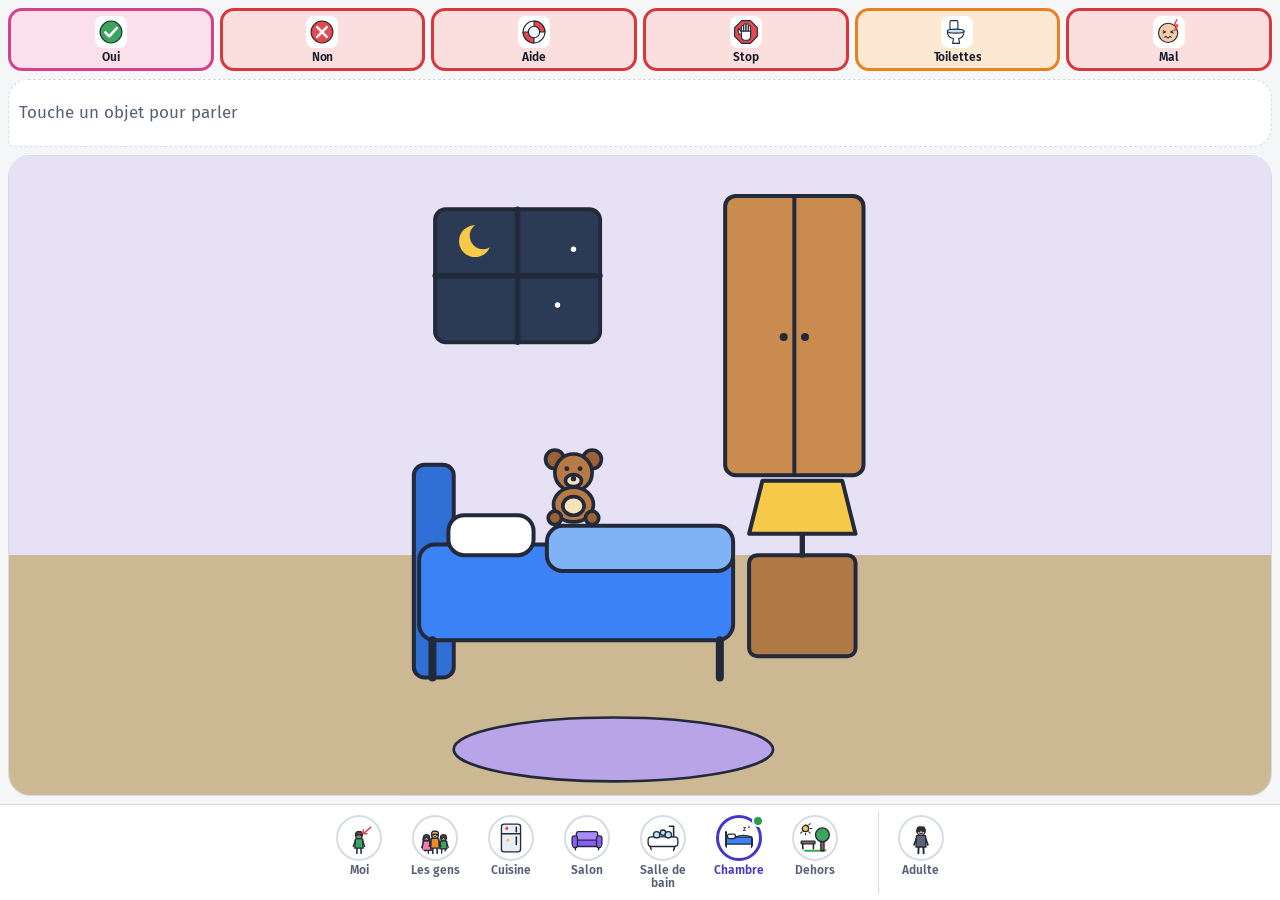
==== mon-monde/index.html @ 1d0391ba "Mon Monde : nouvelle application ; suppression de v10 Parler en touchant des scènes illustrées (moi," ====
<!DOCTYPE html>
<html lang="fr">
<head>
<meta charset="utf-8">
<meta name="viewport" content="width=device-width, initial-scale=1, viewport-fit=cover">
<meta name="theme-color" content="#F4F6F8">
<meta name="apple-mobile-web-app-capable" content="yes">
<meta name="mobile-web-app-capable" content="yes">
<meta name="apple-mobile-web-app-title" content="Mon Monde">
<meta name="description" content="Parler en touchant son monde : des scènes de la maison, du corps et des gens, pour les enfants et adultes qui ne parlent pas ou peu.">
<title>Mon Monde</title>
<link rel="manifest" href="manifest.webmanifest">
<link rel="icon" href="icon-192.png">
<link rel="apple-touch-icon" href="icon-192.png">
<link rel="preload" href="fonts/FiraSans-SemiBold.woff" as="font" type="font/woff" crossorigin>
<style>@font-face { font-family: 'Fira Sans'; src: url(fonts/FiraSans-Regular.woff) format('woff'); font-weight: 400; font-display: swap; }
@font-face { font-family: 'Fira Sans'; src: url(fonts/FiraSans-SemiBold.woff) format('woff'); font-weight: 600 700; font-display: swap; }
:root {
  --bg: #F4F6F8; --surf: #FFFFFF; --ink: #161C2B; --mute: #566176; --line: #D7DCE4; --acc: #4338CA; --acc-t: #E6E4FA; --acc-ink: #FFFFFF; --plate: #FFFFFF;
  --pers: #E2AE00; --pers-t: #FFF4C7; --verb: #2E9A50; --verb-t: #DFF3E5; --desc: #2F7FE0; --desc-t: #DFEBFC;
  --noun: #E9821E; --noun-t: #FDE8D3; --soc: #D4428A; --soc-t: #FBE0EC; --q: #8A4FD6; --q-t: #EEE3FB; --neg: #D7383B; --neg-t: #FBDEDE;
  color-scheme: light;
}
[data-theme=dark] {
  --bg: #12161D; --surf: #1B212C; --ink: #EEF1F7; --mute: #A7B0C2; --line: #2F3848; --acc: #A5B4FC; --acc-t: #262B4D; --acc-ink: #111633; --plate: #F4F6FA;
  --pers: #F2C230; --pers-t: #3A3317; --verb: #4CC172; --verb-t: #183424; --desc: #66A3F2; --desc-t: #172B45;
  --noun: #F29A44; --noun-t: #3D2715; --soc: #EC6FAA; --soc-t: #3D1A2C; --q: #AE83EE; --q-t: #2C1F45; --neg: #F0605F; --neg-t: #41191B;
  color-scheme: dark;
}
* { box-sizing: border-box; }
html, body { height: 100%; margin: 0; }
body { font-family: 'Fira Sans', system-ui, -apple-system, 'Segoe UI', sans-serif; background: var(--bg); color: var(--ink); -webkit-tap-highlight-color: transparent; -webkit-text-size-adjust: 100%; overscroll-behavior: none; }
button, input, select, textarea { font: inherit; color: inherit; }
button { cursor: pointer; touch-action: manipulation; }
button:disabled { opacity: .4; cursor: default; }
:focus-visible { outline: 3px solid var(--acc); outline-offset: 2px; }
.sr { position: absolute !important; width: 1px; height: 1px; overflow: hidden; clip: rect(0 0 0 0); white-space: nowrap; }
.ui { width: 24px; height: 24px; flex: none; }
[hidden] { display: none !important; }
.c-pers { --c: var(--pers); --ct: var(--pers-t); } .c-verb { --c: var(--verb); --ct: var(--verb-t); } .c-desc { --c: var(--desc); --ct: var(--desc-t); }
.c-noun { --c: var(--noun); --ct: var(--noun-t); } .c-soc { --c: var(--soc); --ct: var(--soc-t); } .c-q { --c: var(--q); --ct: var(--q-t); } .c-neg { --c: var(--neg); --ct: var(--neg-t); }
.pic svg, .pic img { display: block; width: 100%; height: 100%; object-fit: cover; }

#app { display: flex; flex-direction: column; height: 100vh; height: 100dvh; padding: env(safe-area-inset-top) env(safe-area-inset-right) 0 env(safe-area-inset-left); }

/* Mots urgents */
#urg { display: grid; grid-template-columns: repeat(6, minmax(0, 1fr)); gap: 6px; padding: 8px 8px 0; flex: none; }
.urg { display: flex; flex-direction: column; align-items: center; gap: 2px; min-height: 62px; padding: 5px 2px 4px; border-radius: 14px; border: 3px solid var(--c); background: var(--ct); }
.urg .pic { width: 32px; height: 32px; background: var(--plate); border-radius: 8px; padding: 2px; }
.urg .lbl { font-size: 12px; letter-spacing: -.01em; font-weight: 600; max-width: 100%; overflow: hidden; text-overflow: ellipsis; white-space: nowrap; }

/* Scène */
#bubble.idle { background: var(--surf); color: var(--mute); box-shadow: none; border: 1px dashed var(--line); }
#bubble.idle .btx { font-size: 17px; font-weight: 400; }
#bubble.idle .bic, #bubble.idle .ui { display: none; }
#stage { position: relative; flex: 1; min-height: 0; margin: 8px; border-radius: 22px; overflow: hidden; border: 1px solid var(--line); }
#scene { position: absolute; inset: 0; display: flex; }
#scene .scene { width: 100%; height: 100%; }
.sc-moi { background: #EEF3FA; } .sc-cuisine { background: linear-gradient(#F2E6CF 65%, #D8BE95 65%); } .sc-salon { background: linear-gradient(#DCEBF2 66.2%, #C9AE88 66.2%); }
.sc-bain { background: linear-gradient(#D7EEF0 68.7%, #A9C8D1 68.7%); } .sc-chambre { background: linear-gradient(#E6E1F5 62.5%, #CDB894 62.5%); } .sc-dehors { background: linear-gradient(#CDE9FF 59%, #9BD17A 59%); }
.sc-photo { background: #1B212C; } .sc-gens { background: var(--surf); }
.hot { cursor: pointer; outline: none; }
.hot.on, .hot:focus-visible { filter: drop-shadow(0 0 5px #4338CA) drop-shadow(0 0 2px #4338CA); }
@media (hover: hover) { .hot:hover { filter: brightness(1.06); } }
.zone circle { fill: #fff; fill-opacity: .22; stroke: #fff; stroke-width: 4; vector-effect: non-scaling-stroke; }
.zone.on circle { stroke: #A5B4FC; }
.people { width: 100%; overflow-y: auto; display: grid; grid-template-columns: repeat(auto-fill, minmax(140px, 1fr)); gap: 12px; padding: 12px; align-content: start; }
.pcard { display: flex; flex-direction: column; align-items: center; gap: 6px; padding: 10px; border-radius: 18px; border: 3px solid var(--c); background: var(--ct); }
.pcard .pic { width: 100%; aspect-ratio: 1; background: var(--plate); border-radius: 12px; overflow: hidden; padding: 6%; }
.pcard .pic img { margin: -6%; width: 112%; height: 112%; }
.pcard .lbl { font-weight: 600; font-size: 19px; }

/* Bulle de parole : le moment fort */
#bubble { flex: none; margin: 8px 8px 0; min-height: 68px; display: flex; align-items: center; gap: 12px; padding: 10px 14px 10px 10px; border: 0; border-radius: 20px 20px 20px 6px; background: var(--acc); color: var(--acc-ink); text-align: left; box-shadow: 0 6px 18px rgba(20, 24, 60, .25); }
.bic { width: 48px; height: 48px; flex: none; background: var(--plate); border-radius: 12px; padding: 3px; display: flex; overflow: hidden; }
.bic svg, .bic img { width: 100%; height: 100%; object-fit: cover; }
.btx { flex: 1; font-size: clamp(20px, 5.4vw, 30px); font-weight: 600; line-height: 1.15; }
@media (prefers-reduced-motion: no-preference) { #bubble:not(.idle) { animation: pop .28s cubic-bezier(.2, 1.4, .4, 1); transform-origin: 20px 100%; } @keyframes pop { from { transform: scale(.6); opacity: 0; } } .opt, .urg { transition: transform .08s; } .opt:active, .urg:active { transform: scale(.96); } }

/* Pièces */
#rooms { display: flex; gap: 2px; overflow-x: auto; scrollbar-width: none; background: var(--surf); border-top: 1px solid var(--line); padding: 6px 6px calc(6px + env(safe-area-inset-bottom)); flex: none; }
#rooms::-webkit-scrollbar { display: none; }
#rooms button { position: relative; flex: none; width: 74px; display: flex; flex-direction: column; align-items: center; gap: 3px; padding: 4px 2px; border: 0; background: none; border-radius: 14px; color: var(--mute); }
.rpic { width: 46px; height: 46px; border-radius: 50%; background: var(--plate); border: 2px solid var(--line); padding: 4px; display: flex; overflow: hidden; }
.rpic svg, .rpic img { width: 100%; height: 100%; object-fit: cover; border-radius: 50%; }
.rl { font-size: 12px; font-weight: 600; line-height: 1.1; text-align: center; }
#rooms button[aria-current=true] { color: var(--acc); }
#rooms button[aria-current=true] .rpic { border: 3px solid var(--acc); }
.nowdot { position: absolute; top: 4px; right: 12px; width: 12px; height: 12px; border-radius: 50%; background: var(--verb); border: 2px solid var(--surf); }
#rooms .adultbtn { margin-left: auto; border-left: 1px solid var(--line); border-radius: 0; padding-left: 6px; width: 80px; }
@media (min-width: 760px) { #rooms { justify-content: center; } #rooms .adultbtn { margin-left: 24px; } }

/* Fiche de choix */
#sheet { position: fixed; inset: 0; z-index: 20; background: rgba(10, 14, 22, .45); display: flex; align-items: flex-end; justify-content: center; }
.sh-card { width: min(100%, 680px); max-height: 88dvh; overflow-y: auto; background: var(--surf); border-radius: 24px 24px 0 0; padding: 12px 14px calc(16px + env(safe-area-inset-bottom)); }
@media (min-width: 760px) and (min-height: 600px) { #sheet { align-items: center; } .sh-card { border-radius: 24px; } }
.sh-top { display: flex; align-items: center; gap: 12px; margin-bottom: 10px; }
.sh-ic { width: 48px; height: 48px; flex: none; background: var(--plate); border: 1px solid var(--line); border-radius: 12px; padding: 3px; display: flex; overflow: hidden; }
.sh-ic svg, .sh-ic img { width: 100%; height: 100%; object-fit: cover; }
.sh-top h2 { flex: 1; margin: 0; font-size: 22px; }
.neg { display: grid; grid-template-columns: 1fr 1fr; gap: 8px; margin-bottom: 12px; }
.neg button { display: flex; align-items: center; gap: 8px; min-height: 54px; padding: 4px 10px 4px 6px; border-radius: 14px; border: 2px solid var(--line); background: var(--surf); font-weight: 600; font-size: 16px; text-align: left; }
.neg [data-neg="0"][aria-checked=true] { border: 3px solid var(--verb); background: var(--verb-t); }
.neg [data-neg="1"][aria-checked=true] { border: 3px solid var(--neg); background: var(--neg-t); }
.opts { display: grid; grid-template-columns: repeat(2, minmax(0, 1fr)); gap: 10px; }
.opts.n5, .opts.n6, .opts.n7, .opts.n8, .opts.n9 { grid-template-columns: repeat(3, minmax(0, 1fr)); }
@media (min-width: 600px) { .opts.n7, .opts.n8, .opts.n9 { grid-template-columns: repeat(4, minmax(0, 1fr)); } }
.opt { display: flex; flex-direction: column; align-items: center; gap: 6px; padding: 8px; border-radius: 16px; border: 3px solid var(--c); background: var(--ct); min-width: 0; }
.opt .pic { width: 100%; max-width: 140px; aspect-ratio: 1; background: var(--plate); border-radius: 12px; padding: 6%; overflow: hidden; }
.opt .pic img { margin: -6%; width: 112%; height: 112%; }
.opt .lbl { font-weight: 600; font-size: clamp(14px, 3.8vw, 19px); line-height: 1.15; text-align: center; overflow-wrap: break-word; hyphens: auto; max-width: 100%; }
.mini { width: 40px; height: 40px; flex: none; border-radius: 8px; background: var(--plate); padding: 2px; display: inline-flex; overflow: hidden; }
.mini.big { width: 52px; height: 52px; }
.mini svg, .mini img { width: 100%; height: 100%; object-fit: cover; border-radius: 6px; }

/* Espace adulte */
#adult { position: fixed; inset: 0; z-index: 30; background: var(--bg); overflow-y: auto; padding: env(safe-area-inset-top) env(safe-area-inset-right) env(safe-area-inset-bottom) env(safe-area-inset-left); }
.ahead { padding: 10px 12px 0; max-width: 780px; margin: 0 auto; }
.atabs { position: sticky; top: 0; z-index: 2; display: grid; grid-template-columns: repeat(4, 1fr); background: var(--bg); border-bottom: 1px solid var(--line); max-width: 780px; margin: 8px auto 0; }
.atabs button { display: flex; flex-direction: column; align-items: center; gap: 2px; min-height: 58px; border: 0; background: none; color: var(--mute); font-size: 13px; font-weight: 600; border-bottom: 3px solid transparent; }
.atabs [aria-selected=true] { color: var(--acc); border-bottom-color: var(--acc); }
.abody { max-width: 780px; margin: 0 auto; padding: 14px 16px 32px; }
h2 { font-size: 20px; margin: 8px 0 12px; }
.hint { color: var(--mute); line-height: 1.45; margin: 4px 0 12px; }
.btn { min-height: 48px; padding: 0 16px; border-radius: 12px; border: 1px solid var(--line); background: var(--surf); font-weight: 600; display: inline-flex; align-items: center; gap: 8px; }
.btn.primary { background: var(--acc); color: var(--acc-ink); border-color: var(--acc); }
.btn.danger { color: var(--neg); border-color: var(--neg); }
.btn.big { width: 100%; min-height: 58px; justify-content: center; font-size: 18px; }
.iconbtn { width: 48px; height: 48px; flex: none; border-radius: 12px; border: 1px solid var(--line); background: var(--surf); display: inline-flex; align-items: center; justify-content: center; }
.row { display: flex; flex-wrap: wrap; gap: 8px; margin-top: 12px; }
.chips2 { display: flex; flex-wrap: wrap; gap: 8px; margin-bottom: 6px; }
.qchip { min-height: 44px; padding: 0 14px; border-radius: 999px; border: 1px solid var(--line); background: var(--surf); font-weight: 600; }
.sel { display: flex; flex-wrap: wrap; gap: 6px; align-items: center; min-height: 48px; }
.selc { display: inline-flex; align-items: center; gap: 6px; min-height: 48px; padding: 3px 8px 3px 3px; border-radius: 12px; border: 2px solid var(--c); background: var(--ct); font-weight: 600; }
.selc .ui { width: 18px; height: 18px; }
.lib { display: grid; grid-template-columns: repeat(auto-fill, minmax(92px, 1fr)); gap: 8px; margin-bottom: 12px; }
.libw { display: flex; flex-direction: column; align-items: center; gap: 4px; padding: 6px 4px; min-height: 84px; border-radius: 12px; border: 1px solid var(--line); background: var(--surf); font-size: 13px; font-weight: 600; }
.libw .mini { width: 48px; height: 48px; }
.libw.is-on { border: 3px solid var(--acc); background: var(--acc-t); }
.stick { position: sticky; bottom: 0; padding: 10px 0; background: var(--bg); }
.fil { list-style: none; padding: 0; margin: 0 0 16px; display: flex; flex-direction: column; gap: 6px; }
.fil .day { align-self: center; color: var(--mute); font-size: 14px; margin: 10px 0 4px; }
.msg { max-width: 82%; padding: 10px 14px; border-radius: 18px; font-size: 18px; }
.msg time { display: block; font-size: 12px; opacity: .7; margin-top: 2px; }
.from-c { align-self: flex-end; background: var(--acc); color: var(--acc-ink); border-bottom-right-radius: 6px; }
.from-a { align-self: flex-start; background: var(--surf); border: 1px solid var(--line); border-bottom-left-radius: 6px; }
textarea { width: 100%; min-height: 36vh; font-size: 26px; line-height: 1.3; border-radius: 16px; border: 1px solid var(--line); background: var(--surf); padding: 14px; resize: vertical; }

/* Question montrée à l'enfant */
#ask { position: fixed; inset: 0; z-index: 40; background: var(--bg); display: flex; flex-direction: column; padding: calc(12px + env(safe-area-inset-top)) 14px calc(14px + env(safe-area-inset-bottom)); }
.askx { position: absolute; top: calc(10px + env(safe-area-inset-top)); right: 12px; }
.askq { font-size: clamp(26px, 7vw, 44px); font-weight: 600; text-align: center; margin: 44px 8px 18px; line-height: 1.15; }
.askg { flex: 1; min-height: 0; display: grid; gap: 14px; grid-template-columns: 1fr 1fr; grid-auto-rows: minmax(0, 1fr); }
.askg.n1 { grid-template-columns: 1fr; }
.askg .opt { display: grid; grid-template-rows: minmax(0, 1fr) auto; justify-items: center; overflow: hidden; }
.askg .opt .pic { width: 100%; height: 100%; min-height: 0; max-width: none; aspect-ratio: auto; background: none; padding: 0; display: flex; justify-content: center; }
.askg .opt .pic svg, .askg .opt .pic img { width: auto; height: 100%; max-width: 100%; aspect-ratio: 1; background: var(--plate); border-radius: 14px; padding: 4%; }
.askg .opt .pic img { padding: 0; margin: 0; }
.askg .opt .lbl { font-size: clamp(18px, 5vw, 28px); }
.askg .opt.dim { opacity: .3; }
.askfoot { display: flex; justify-content: center; gap: 10px; margin-top: 14px; flex-wrap: wrap; }

/* Code parent et réglages */
.lock { max-width: 340px; margin: 0 auto; text-align: center; }
.lock .err { color: var(--neg); font-weight: 600; }
.dots { display: flex; justify-content: center; gap: 14px; margin: 16px 0 22px; }
.dots span { width: 16px; height: 16px; border-radius: 50%; border: 2px solid var(--ink); }
.dots .on { background: var(--ink); }
.pad { display: grid; grid-template-columns: repeat(3, 1fr); gap: 12px; }
.pad button { height: 68px; border-radius: 16px; border: 1px solid var(--line); background: var(--surf); font-size: 28px; font-weight: 600; display: flex; align-items: center; justify-content: center; }
.ptop { display: flex; justify-content: space-between; align-items: center; gap: 8px; flex-wrap: wrap; }
details { background: var(--surf); border: 1px solid var(--line); border-radius: 14px; margin-bottom: 10px; padding: 0 16px; }
details[open] { padding-bottom: 16px; }
summary { font-weight: 600; font-size: 18px; min-height: 56px; display: flex; align-items: center; cursor: pointer; }
.f { display: grid; gap: 6px; margin: 12px 0; font-weight: 600; }
.f input:not([type=range]), .f select, .plist input { min-height: 48px; border-radius: 10px; border: 1px solid var(--line); background: var(--bg); padding: 0 12px; font-size: 17px; font-weight: 400; min-width: 0; }
.f input[type=range] { width: 100%; min-height: 40px; accent-color: var(--acc); }
.flabel { font-weight: 600; margin: 14px 0 6px; }
.seg { display: flex; flex-wrap: wrap; gap: 6px; margin: 8px 0; }
.seg input { position: absolute; opacity: 0; }
.seg span { display: inline-flex; align-items: center; min-height: 44px; padding: 0 16px; border-radius: 999px; border: 1px solid var(--line); font-weight: 600; cursor: pointer; }
.seg input:checked + span { background: var(--acc); color: var(--acc-ink); border-color: var(--acc); }
.seg input:focus-visible + span { outline: 3px solid var(--acc); outline-offset: 2px; }
.chk { display: flex; align-items: center; gap: 10px; min-height: 48px; flex: 1; }
.chk input { width: 22px; height: 22px; accent-color: var(--acc); flex: none; }
.plist, .olist, .routine { list-style: none; padding: 0; margin: 0 0 12px; display: grid; gap: 6px; }
.plist li, .olist li { display: flex; align-items: center; gap: 8px; }
.plist input { flex: 1; }
.plist .grow { flex: 1; font-weight: 600; }
.olist li { border-bottom: 1px solid var(--line); }
.routine li { padding: 6px 0; border-bottom: 1px solid var(--line); }
.routine b { display: inline-block; width: 64px; }
.add { border: 1px dashed var(--line); border-radius: 12px; margin-top: 12px; padding: 4px 14px 14px; }
.add legend { font-weight: 600; padding: 0 6px; }
.photo { display: flex; align-items: center; gap: 10px; margin: 12px 0; }
.edwrap { background: #1B212C; border-radius: 14px; overflow: hidden; }
.edsvg { display: block; width: 100%; max-height: 62vh; cursor: crosshair; }
.zc { fill: #fff; fill-opacity: .25; stroke: #A5B4FC; stroke-width: 4; vector-effect: non-scaling-stroke; cursor: pointer; }
.zc.sel { stroke: #F0605F; fill-opacity: .35; }
#toast { position: fixed; left: 50%; bottom: calc(96px + env(safe-area-inset-bottom)); transform: translateX(-50%); background: var(--ink); color: var(--bg); padding: 12px 18px; border-radius: 12px; font-weight: 600; z-index: 50; }
@media (max-height: 640px) { .urg { min-height: 52px; } .urg .pic { width: 26px; height: 26px; } .rpic { width: 38px; height: 38px; } }
</style>
</head>
<body>
<div id="app">
  <div id="urg"></div>
  <button id="bubble" class="idle"></button>
  <div id="stage"><div id="scene"></div></div>
  <nav id="rooms" aria-label="Pièces"></nav>
</div>
<div id="sheet" hidden></div>
<div id="adult" hidden></div>
<div id="ask" hidden role="dialog" aria-modal="true"></div>
<div id="toast" role="status" hidden></div>
<script>/* Pictogrammes dessinés pour l'appli (pas de licence tierce). Grille 64x64. */
const K = '#22293A', SK = '#F7CBA5', HB = '#6B4A2F', HG = '#C9CED6', HY = '#E3B04B',
  RED = '#E5484D', BLU = '#3B82F6', GRN = '#3BA55C', YEL = '#F7C948', ORA = '#F08A24',
  PUR = '#8B5CF6', PNK = '#F27BB0', BRN = '#9A6236', WH = '#FFFFFF', LB = '#BFE3FF', CRM = '#F6E3BE';
const NS = 'stroke="none"';
const c = (x, y, r, f = 'none', e = '') => `<circle cx="${x}" cy="${y}" r="${r}" fill="${f}" ${e}/>`;
const el = (x, y, rx, ry, f = 'none', e = '') => `<ellipse cx="${x}" cy="${y}" rx="${rx}" ry="${ry}" fill="${f}" ${e}/>`;
const r = (x, y, w, h, rx, f = 'none', e = '') => `<rect x="${x}" y="${y}" width="${w}" height="${h}" rx="${rx}" fill="${f}" ${e}/>`;
const p = (d, f = 'none', e = '') => `<path d="${d}" fill="${f}" ${e}/>`;
const t = (x, y, s, txt, f = K) => `<text x="${x}" y="${y}" font-size="${s}" font-weight="700" font-family="Fira Sans,system-ui,sans-serif" fill="${f}" stroke="none" text-anchor="middle">${txt}</text>`;
const dot = (x, y, s = 1.6) => c(x, y, s, K, NS);

function face(cx, cy, R, mood = 'happy', fill = SK) {
  const ex = R * 0.36, ey = cy - R * 0.1, m = cy + R * 0.38;
  let s = c(cx, cy, R, fill), eyes = dot(cx - ex, ey, R * 0.09) + dot(cx + ex, ey, R * 0.09);
  const arc = (y1, y2) => p(`M${cx - R * .38} ${y1} Q${cx} ${y2} ${cx + R * .38} ${y1}`);
  switch (mood) {
    case 'happy': return s + eyes + arc(m - R * .08, m + R * .32);
    case 'sad': return s + eyes + arc(m + R * .18, m - R * .2) + p(`M${cx - ex - R * .2} ${ey - R * .3} L${cx - ex + R * .15} ${ey - R * .42} M${cx + ex + R * .2} ${ey - R * .3} L${cx + ex - R * .15} ${ey - R * .42}`) + el(cx + ex + R * .05, ey + R * .32, R * .07, R * .12, LB, NS);
    case 'angry': return c(cx, cy, R, '#F6A9A0') + eyes + p(`M${cx - ex - R * .22} ${ey - R * .38} L${cx - ex + R * .2} ${ey - R * .18} M${cx + ex + R * .22} ${ey - R * .38} L${cx + ex - R * .2} ${ey - R * .18}`) + arc(m + R * .12, m - R * .12);
    case 'tired': return s + p(`M${cx - ex - R * .14} ${ey} q${R * .14} ${R * .12} ${R * .28} 0 M${cx + ex - R * .14} ${ey} q${R * .14} ${R * .12} ${R * .28} 0`) + el(cx, m + R * .05, R * .1, R * .13, K, NS) + t(cx + R * .95, cy - R * .7, R * .55, 'z');
    case 'scared': return s + c(cx - ex, ey, R * .17, WH) + c(cx + ex, ey, R * .17, WH) + dot(cx - ex, ey, R * .07) + dot(cx + ex, ey, R * .07) + p(`M${cx - ex - R * .2} ${ey - R * .36} Q${cx - ex} ${ey - R * .5} ${cx - ex + R * .2} ${ey - R * .36} M${cx + ex - R * .2} ${ey - R * .36} Q${cx + ex} ${ey - R * .5} ${cx + ex + R * .2} ${ey - R * .36}`) + el(cx, m + R * .06, R * .13, R * .19, K, NS);
    case 'sick': return c(cx, cy, R, '#CDE7B0') + p(`M${cx - ex - R * .14} ${ey} h${R * .28} M${cx + ex - R * .14} ${ey} h${R * .28}`) + p(`M${cx - R * .34} ${m + R * .05} q${R * .11} -${R * .14} ${R * .22} 0 q${R * .11} ${R * .14} ${R * .22} 0 q${R * .11} -${R * .14} ${R * .22} 0`);
    case 'calm': return s + p(`M${cx - ex - R * .14} ${ey + R * .04} q${R * .14} -${R * .14} ${R * .28} 0 M${cx + ex - R * .14} ${ey + R * .04} q${R * .14} -${R * .14} ${R * .28} 0`) + arc(m - R * .05, m + R * .18);
    case 'surprised': return s + c(cx - ex, ey, R * .12, WH) + c(cx + ex, ey, R * .12, WH) + dot(cx - ex, ey, R * .06) + dot(cx + ex, ey, R * .06) + c(cx, m + R * .08, R * .17, K, NS);
    case 'pain': return s + p(`M${cx - ex - R * .16} ${ey - R * .12} l${R * .26} ${R * .12} l-${R * .26} ${R * .12} M${cx + ex + R * .16} ${ey - R * .12} l-${R * .26} ${R * .12} l${R * .26} ${R * .12}`) + p(`M${cx - R * .34} ${m + R * .08} q${R * .11} -${R * .16} ${R * .22} 0 q${R * .11} ${R * .16} ${R * .22} 0 q${R * .11} -${R * .16} ${R * .22} 0`);
    case 'open': return s + eyes + el(cx, m + R * .05, R * .2, R * .16, '#8A2A2F');
    default: return s + eyes + p(`M${cx - R * .25} ${m + R * .05} h${R * .5}`);
  }
}

/* Personnage : x centre, s échelle (1 adulte, .74 enfant), o = {hair, hc, shirt, glasses, mood} */
function person(x, s, o = {}) {
  const top = 61 - 50 * s, hr = 7.6 * s, hy = top + 8.5 * s, hc = o.hc || HB, sh = o.shirt || BLU;
  const cap = p(`M${x - hr} ${hy + 1 * s} Q${x - hr - 1 * s} ${hy - hr * 1.35} ${x} ${hy - hr * 1.05} Q${x + hr + 1 * s} ${hy - hr * 1.35} ${x + hr} ${hy + 1 * s} Q${x} ${hy - hr * .55} ${x - hr} ${hy + 1 * s}Z`, hc);
  let back = '', front = '';
  if (o.hair === 'long') back = p(`M${x - hr - 1.5 * s} ${hy} Q${x - hr - 3 * s} ${hy + hr * 1.7} ${x - hr + 2 * s} ${hy + hr * 1.8} L${x + hr - 2 * s} ${hy + hr * 1.8} Q${x + hr + 3 * s} ${hy + hr * 1.7} ${x + hr + 1.5 * s} ${hy}Z`, hc);
  if (o.hair === 'bun') back = c(x, hy - hr * 1.1, hr * .45, hc);
  if (o.hair === 'pig') back = c(x - hr - 1.5 * s, hy - 1 * s, hr * .45, hc) + c(x + hr + 1.5 * s, hy - 1 * s, hr * .45, hc);
  if (o.hair !== 'bald') front = cap; else front = p(`M${x - hr} ${hy} q${-1 * s} ${-hr * .6} ${hr * .3} ${-hr * .7} M${x + hr} ${hy} q${1 * s} ${-hr * .6} ${-hr * .3} ${-hr * .7}`, 'none', `stroke="${HG}" stroke-width="${3 * s}"`);
  const ey = hy + .5 * s;
  let fc = dot(x - hr * .38, ey, 1.2 * s + .3) + dot(x + hr * .38, ey, 1.2 * s + .3) + p(`M${x - hr * .32} ${hy + hr * .42} Q${x} ${hy + hr * .68} ${x + hr * .32} ${hy + hr * .42}`, 'none', `stroke-width="${2 * s}"`);
  if (o.glasses) fc += c(x - hr * .38, ey, hr * .3, 'none', `stroke-width="${1.6 * s}"`) + c(x + hr * .38, ey, hr * .3, 'none', `stroke-width="${1.6 * s}"`);
  const ty = top + 17 * s, by = top + 38 * s;
  const arms = o.armsUp
    ? p(`M${x - 8 * s} ${ty + 3 * s} L${x - 15 * s} ${ty - 9 * s} M${x + 8 * s} ${ty + 3 * s} L${x + 15 * s} ${ty - 9 * s}`, 'none', `stroke-width="${3.2 * s}"`)
    : p(`M${x - 8 * s} ${ty + 3 * s} L${x - 13 * s} ${ty + 17 * s} M${x + 8 * s} ${ty + 3 * s} L${x + 13 * s} ${ty + 17 * s}`, 'none', `stroke-width="${3.2 * s}"`);
  const legs = p(`M${x - 4.5 * s} ${by} L${x - 5 * s} 61 M${x + 4.5 * s} ${by} L${x + 5 * s} 61`, 'none', `stroke-width="${3.6 * s}"`);
  const body = o.dress
    ? p(`M${x - 8 * s} ${ty} Q${x} ${ty - 3 * s} ${x + 8 * s} ${ty} L${x + 13 * s} ${by + 4 * s} L${x - 13 * s} ${by + 4 * s}Z`, sh)
    : p(`M${x - 8.5 * s} ${ty} Q${x} ${ty - 3 * s} ${x + 8.5 * s} ${ty} L${x + 9.5 * s} ${by} L${x - 9.5 * s} ${by}Z`, sh);
  return back + legs + arms + body + c(x, hy, hr, SK) + front + fc;
}

function hand(x, y, s = 1, f = SK) {
  let g = '';
  [-7.5, -2.5, 2.5, 7.5].forEach((dx, i) => { g += r(x + dx * s - 2.4 * s, y - (i === 0 || i === 3 ? 12 : 16) * s, 4.8 * s, 20 * s, 2.4 * s, f); });
  g += p(`M${x - 10 * s} ${y + 2 * s} L${x - 16 * s} ${y - 6 * s} Q${x - 19 * s} ${y - 2 * s} ${x - 14 * s} ${y + 8 * s}`, f);
  g += p(`M${x - 10 * s} ${y} H${x + 10 * s} V${y + 12 * s} Q${x + 10 * s} ${y + 20 * s} ${x} ${y + 20 * s} Q${x - 10 * s} ${y + 20 * s} ${x - 10 * s} ${y + 12 * s}Z`, f);
  return g;
}

const noOver = () => c(32, 32, 27, 'none', `stroke="${RED}" stroke-width="5"`) + p('M13 13 L51 51', 'none', `stroke="${RED}" stroke-width="5"`);
const hi = (x, y, rr) => c(x, y, rr, RED, `fill-opacity=".28" stroke="${RED}" stroke-width="3"`);

function bodyFig(back) {
  return p('M32 20 L32 22', 'none') +
    p('M22 24 Q32 20 42 24 L41 42 L23 42Z', back ? '#7FB3F5' : '#7FB3F5') +
    p('M22 25 L15 40 M42 25 L49 40', 'none', 'stroke-width="4"') +
    c(14.5, 42, 2.8, SK) + c(49.5, 42, 2.8, SK) +
    p('M27 42 L26 58 M37 42 L38 58', 'none', 'stroke-width="5"') +
    el(25, 59.5, 4, 2.2, '#5B6475') + el(39, 59.5, 4, 2.2, '#5B6475') +
    c(32, 13, 8, back ? HB : SK) + (back ? '' : dot(29, 12.5, 1.1) + dot(35, 12.5, 1.1) + p('M29.5 16 Q32 17.8 34.5 16', 'none', 'stroke-width="1.6"'));
}
function bigFace(open) {
  return el(13, 31, 4, 6, SK) + el(51, 31, 4, 6, SK) + c(32, 30, 19, SK) +
    p('M14 26 Q14 9 32 10 Q50 9 50 26 Q44 17 32 18 Q20 17 14 26Z', HB) +
    c(25, 29, 2.4, K, NS) + c(39, 29, 2.4, K, NS) + p('M32 31 L30 37 L33 37', 'none', 'stroke-width="2"') +
    (open ? p('M25 41 Q32 50 39 41Z', '#8A2A2F') + p('M26.5 41.6 H37.5 L37 43.5 H27Z', WH, 'stroke-width="1.2"') : p('M26 42 Q32 46 38 42', 'none'));
}
const glass = (fill) => (fill ? p('M21 30 H43 L41 54 Q41 57 38 57 H26 Q23 57 23 54Z', fill, NS) : '') + p('M18 12 H46 L42 55 Q41.6 59 38 59 H26 Q22.4 59 22 55Z');
const bowl = (f = WH) => p('M8 34 H56 Q56 56 32 56 Q8 56 8 34Z', f);
const toilet = () => r(16, 6, 18, 22, 3, WH) + p('M10 30 H48 Q48 44 36 47 L38 58 H22 L24 47 Q10 44 10 30Z', WH) + el(29, 30, 19, 4.5, LB);
const house = (wall = CRM, roof = RED) => p('M10 30 L32 10 L54 30', roof, 'stroke-width="3"') + r(15, 29, 34, 28, 2, wall) + r(27, 40, 10, 17, 1.5, BRN) + r(39, 35, 7, 7, 1, LB);
const car = (body = RED) => p('M6 42 Q6 34 14 33 L20 24 Q22 21 26 21 H40 Q44 21 46 24 L51 33 Q58 34 58 42 V46 H6Z', body) + p('M22 32 L25 25 H31 V32Z M35 32 V25 H41 L45 32Z', LB) + c(18, 47, 6, '#3A4252') + c(46, 47, 6, '#3A4252') + c(18, 47, 2, WH, NS) + c(46, 47, 2, WH, NS);
const tv = () => r(7, 12, 50, 34, 4, '#34405A') + r(11, 16, 42, 26, 2, '#8EC5FF', NS) + p('M12 38 L22 28 L30 35 L38 26 L52 40 V42 H12Z', GRN, NS) + p('M24 52 L28 46 M40 52 L36 46 M20 53 H44');
const bed = () => r(6, 30, 52, 14, 3, BLU) + r(9, 24, 16, 9, 4, WH) + p('M6 20 V54 M58 34 V54', 'none', 'stroke-width="4"') + p('M24 30 Q40 24 58 30', 'none');
const note = (x, y, s = 1) => el(x, y, 5 * s, 3.8 * s, K) + p(`M${x + 4.6 * s} ${y} V${y - 20 * s} L${x + 13 * s} ${y - 16 * s}`, 'none', `stroke-width="${3 * s}"`);
const teddy = () => c(18, 14, 7, BRN) + c(46, 14, 7, BRN) + c(32, 24, 14, '#B87A45') + el(32, 30, 6, 4.5, CRM) + dot(27, 21, 1.8) + dot(37, 21, 1.8) + dot(32, 28.5, 2) + el(32, 48, 15, 13, '#B87A45') + el(32, 49, 8, 7, CRM) + c(18, 58, 5, BRN) + c(46, 58, 5, BRN);
const plate = () => c(32, 34, 20, WH) + c(32, 34, 13, 'none', 'stroke-width="1.6"') + p('M6 18 V30 M3 18 V25 Q3 29 6 30 Q9 29 9 25 V18 M6 30 V54', 'none', 'stroke-width="2.2"') + p('M58 54 V16 Q51 22 52 36 H58', '#D5DAE2', 'stroke-width="2.2"');
const tree = (x = 44) => r(x - 3, 34, 6, 22, 1, BRN) + c(x, 26, 13, GRN);
const sun = (x, y, rr = 7) => c(x, y, rr, YEL) + p(`M${x} ${y - rr - 6} v3 M${x} ${y + rr + 3} v3 M${x - rr - 6} ${y} h3 M${x + rr + 3} ${y} h3 M${x - rr - 3} ${y - rr - 3} l2.5 2.5 M${x + rr + 3} ${y + rr + 3} l-2.5 -2.5 M${x + rr + 3} ${y - rr - 3} l-2.5 2.5 M${x - rr - 3} ${y + rr + 3} l2.5 -2.5`, 'none', 'stroke-width="2"');
const thermo = (x, col) => r(x - 4, 8, 8, 38, 4, WH) + c(x, 50, 7, col) + r(x - 1.6, 24, 3.2, 26, 1.6, col, NS);
const speech = (f = WH) => p('M10 14 Q10 8 16 8 H48 Q54 8 54 14 V36 Q54 42 48 42 H26 L16 52 V42 Q10 42 10 36Z', f);
const book = (f = BLU) => p('M8 16 Q20 11 32 17 Q44 11 56 16 V52 Q44 47 32 53 Q20 47 8 52Z', WH) + p('M32 17 V53') + p('M13 24 Q20 22 27 25 M13 31 Q20 29 27 32 M37 25 Q44 22 51 24 M37 32 Q44 29 51 31', 'none', `stroke="${f}" stroke-width="2"`);
const heart = (f = RED, x = 32, y = 34, s = 1) => p(`M${x} ${y + 18 * s} C${x - 26 * s} ${y + 2 * s} ${x - 20 * s} ${y - 20 * s} ${x} ${y - 9 * s} C${x + 20 * s} ${y - 20 * s} ${x + 26 * s} ${y + 2 * s} ${x} ${y + 18 * s}Z`, f);

const ICONS = {
  /* essentiels */
  oui: c(32, 32, 25, GRN) + p('M19 33 L28 42 L45 23', 'none', `stroke="${WH}" stroke-width="6"`),
  non: c(32, 32, 25, RED) + p('M21 21 L43 43 M43 21 L21 43', 'none', `stroke="${WH}" stroke-width="6"`),
  stop: p('M22 6 H42 L58 22 V42 L42 58 H22 L6 42 V22Z', RED) + hand(32, 30, 1.05, WH),
  aide: c(32, 32, 25, WH) + p('M32 7 A25 25 0 0 1 57 32 H45 A13 13 0 0 0 32 19Z M32 57 A25 25 0 0 1 7 32 H19 A13 13 0 0 0 32 45Z', RED) + c(32, 32, 13, '#EEF4FB'),
  toilettes: toilet(),
  mal: face(30, 34, 22, 'pain') + p('M50 4 L44 16 L52 16 L45 28', 'none', `stroke="${RED}" stroke-width="3.5"`),
  encore: c(32, 32, 25, GRN) + p('M32 19 V45 M19 32 H45', 'none', `stroke="${WH}" stroke-width="7"`),
  fini: r(10, 10, 44, 44, 6, WH) + p('M10 10 h11 v11 h-11Z M32 10 h11 v11 h-11Z M21 21 h11 v11 h-11Z M43 21 h11 v11 h-11Z M10 32 h11 v11 h-11Z M32 32 h11 v11 h-11Z M21 43 h11 v11 h-11Z M43 43 h11 v11 h-11Z', K, NS) + r(10, 10, 44, 44, 6),
  /* personnes */
  tous: person(16, .7, { hair: 'long', shirt: PNK, dress: 1 }) + person(48, .7, { hair: 'short', shirt: GRN }) + person(32, .84, { hair: 'short', hc: HY, shirt: ORA }),
  maman: person(32, 1, { hair: 'long', shirt: RED, dress: 1 }),
  papa: person(32, 1, { hair: 'short', shirt: BLU }),
  mamie: person(32, .95, { hair: 'bun', hc: HG, shirt: PUR, glasses: 1, dress: 1 }),
  papy: person(32, .95, { hair: 'bald', shirt: GRN, glasses: 1 }),
  frere: person(32, .78, { hair: 'short', hc: HY, shirt: ORA }),
  soeur: person(32, .78, { hair: 'pig', shirt: PNK, dress: 1 }),
  maitresse: r(36, 8, 24, 18, 2, '#2F6B4F') + p('M41 14 h8 M41 19 h12', 'none', `stroke="${WH}" stroke-width="2"`) + person(24, .95, { hair: 'long', hc: '#3B2A1E', shirt: BLU, dress: 1 }),
  ami: person(32, .78, { hair: 'short', hc: '#2B2B2B', shirt: YEL }),
  moi: person(32, .82, { hair: 'short', shirt: GRN }) + p('M54 12 L40 24 M40 24 h7 M40 24 v-7', 'none', `stroke="${RED}" stroke-width="3"`),
  /* débuts de phrase */
  veux: hand(36, 30, 1.15) + p('M6 46 Q4 26 18 18', 'none', `stroke="${GRN}" stroke-width="3.5"`) + p('M12 18 L18 18 L18 24', 'none', `stroke="${GRN}" stroke-width="3.5"`),
  neveux: hand(32, 30, 1.05) + noOver(),
  suis: person(28, .9, { hair: 'short', shirt: GRN }) + p('M56 10 L38 26 M38 26 h8 M38 26 v-8', 'none', `stroke="${RED}" stroke-width="3.5"`),
  aime: heart(RED),
  naime: heart('#F3A3A6') + noOver(),
  besoin: hand(26, 32, 1.05) + c(48, 16, 11, YEL) + p('M48 10 V18', 'none', 'stroke-width="3.5"') + dot(48, 23, 2),
  vais: person(24, .9, { hair: 'short', shirt: GRN }) + p('M40 36 H58 M51 29 L58 36 L51 43', 'none', `stroke="${GRN}" stroke-width="4"`),
  ouest: c(26, 26, 16, LB) + p('M38 38 L56 56', 'none', 'stroke-width="6"') + t(26, 33, 20, '?'),
  cest: r(34, 30, 24, 24, 3, ORA) + hand(18, 28, .85) + p('M30 22 L36 28', 'none', `stroke="${GRN}" stroke-width="3"`),
  /* social et questions */
  bonjour: hand(34, 30, 1.1) + p('M8 18 Q4 26 8 34 M14 22 Q11 26 14 30', 'none', 'stroke-width="2.5"') + sun(52, 12, 5),
  aurevoir: r(4, 8, 22, 50, 2, BRN) + c(21, 34, 1.8, YEL) + hand(42, 30, 1),
  merci: heart(RED, 32, 22, .75) + hand(32, 40, .95),
  stp: p('M32 6 Q24 8 22 20 L18 40 Q16 50 22 56 L32 58Z', SK) + p('M32 6 Q40 8 42 20 L46 40 Q48 50 42 56 L32 58Z', SK) + p('M32 7 V57') + p('M22 30 Q26 32 26 38 M42 30 Q38 32 38 38', 'none', 'stroke-width="2"') + heart(PNK, 52, 12, .3),
  pardon: face(32, 32, 24, 'sad'),
  bravo: p('M12 30 H22 V56 H12Z', BLU) + p('M22 32 L32 12 Q38 12 37 20 L35 28 H50 Q55 29 53 35 L48 52 Q46 56 41 56 H22Z', SK) + sun(50, 10, 3),
  attends: p('M16 6 H48 M16 58 H48', 'none', 'stroke-width="4"') + p('M20 8 H44 Q44 24 32 32 Q44 40 44 56 H20 Q20 40 32 32 Q20 24 20 8Z', LB) + p('M25 52 H39 Q36 44 32 42 Q28 44 25 52Z', YEL, NS),
  jesaispas: face(26, 36, 20, 'neutral') + t(52, 30, 28, '?', PUR),
  regarde: p('M4 32 Q32 6 60 32 Q32 58 4 32Z', WH) + c(32, 32, 11, BLU) + c(32, 32, 5, K, NS) + c(35, 29, 2, WH, NS),
  qui: person(26, .9, { hair: 'short', hc: '#8A94A6', shirt: '#B9C1CE' }) + t(50, 30, 28, '?', PUR),
  quoi: r(6, 22, 30, 30, 4, ORA) + t(48, 40, 32, '?', PUR),
  quand: c(28, 34, 22, WH) + p('M28 34 V20 M28 34 L38 40', 'none', 'stroke-width="3"') + t(54, 22, 22, '?', PUR),
  /* manger et boire */
  eau: glass(LB) + el(52, 14, 4, 6, BLU, NS),
  lait: p('M20 22 L26 10 H38 L44 22 V58 H20Z', WH) + p('M20 22 H44 L38 10') + r(20, 32, 24, 14, 0, BLU, NS) + p('M20 22 V58 H44 V22'),
  jus: glass(ORA) + p('M38 4 L33 30', 'none', `stroke="${RED}" stroke-width="3"`) + c(17, 13, 6, YEL),
  pain: p('M8 46 Q4 38 12 34 L46 14 Q56 9 58 17 Q60 25 50 29 L16 48 Q10 52 8 46Z', '#E2A65B') + p('M20 36 L25 41 M30 30 L35 35 M40 24 L45 29', 'none', 'stroke-width="2"'),
  pomme: p('M32 22 C20 13 7 23 11 39 C14 52 25 59 32 55 C39 59 50 52 53 39 C57 23 44 13 32 22Z', RED) + p('M32 22 Q32 12 36 7', 'none') + p('M35 14 Q43 7 48 13 Q41 19 35 14Z', GRN),
  banane: p('M10 16 Q12 46 40 52 Q52 53 56 44 Q42 46 31 38 Q20 29 18 14Z', YEL) + p('M10 16 L14 9 L18 14', 'none') + p('M56 44 L58 48', 'none'),
  gateau: p('M8 30 L56 22 V52 L8 56Z', CRM) + p('M8 30 L56 22 V30 Q50 35 45 30 Q39 37 33 32 Q25 39 19 33 Q13 39 8 36Z', PNK) + r(28, 6, 5, 18, 1.5, BLU) + p('M30.5 6 Q26 1 30.5 -2 Q35 1 30.5 6Z', ORA, NS),
  chocolat: r(14, 8, 36, 50, 4, BRN) + p('M26 8 V34 M38 8 V34 M14 21 H50', 'none', 'stroke-width="2"') + r(12, 34, 40, 24, 2, RED),
  pates: bowl(WH) + p('M14 34 q4-10 8 0 q4-10 8 0 q4-10 8 0 q4-10 8 0 q4-10 8 0', 'none', `stroke="${HY}" stroke-width="4"`) + p('M8 34 H56'),
  riz: bowl(BLU) + p('M12 34 Q32 14 52 34Z', WH) + dot(24, 28, 1.2) + dot(32, 25, 1.2) + dot(40, 28, 1.2) + dot(30, 31, 1.2) + dot(36, 31, 1.2),
  soupe: el(32, 34, 24, 6, ORA) + bowl(WH) + el(32, 34, 24, 5, ORA) + p('M24 24 q-4-5 0-10 q4-5 0-10 M36 24 q-4-5 0-10 q4-5 0-10', 'none', 'stroke-width="2.2"'),
  yaourt: p('M17 20 H47 L43 58 H21Z', WH) + r(14, 13, 36, 8, 3, BLU) + r(19, 32, 26, 12, 0, PNK, NS) + p('M17 20 H47 L43 58 H21Z'),
  fromage: p('M8 40 L50 20 L56 40Z', YEL) + r(8, 40, 48, 16, 1, YEL) + c(22, 48, 3, '#E8B23A') + c(40, 46, 4, '#E8B23A') + c(46, 31, 2.5, '#E8B23A'),
  biscuit: c(32, 32, 24, '#D9A066') + c(24, 24, 3, BRN, NS) + c(38, 22, 2.6, BRN, NS) + c(42, 36, 3, BRN, NS) + c(26, 40, 2.6, BRN, NS) + c(34, 32, 2.2, BRN, NS),
  frites: r(18, 8, 6, 30, 1, YEL) + r(26, 4, 6, 32, 1, YEL) + r(34, 7, 6, 30, 1, YEL) + r(41, 11, 6, 28, 1, YEL) + p('M12 26 H52 L46 58 H18Z', RED) + c(32, 40, 5, YEL, NS),
  compote: r(16, 20, 32, 38, 6, '#F3E2A9') + r(14, 12, 36, 10, 3, RED) + p('M32 34 C27 30 22 34 23 40 C24 46 29 48 32 46 C35 48 40 46 41 40 C42 34 37 30 32 34Z', GRN),
  bonbon: p('M18 32 L4 22 V42Z M46 32 L60 22 V42Z', PNK) + el(32, 32, 15, 12, PNK) + p('M26 24 Q30 32 26 40 M34 22 Q38 32 34 42', 'none', `stroke="${WH}" stroke-width="2.5"`),
  legumes: p('M10 56 L30 20 Q36 16 38 22 Z', ORA) + p('M32 20 L30 8 M34 20 L40 10 M36 22 L46 16', 'none', `stroke="${GRN}" stroke-width="3"`) + r(46, 38, 6, 18, 2, '#7DBB5A') + c(44, 34, 7, GRN) + c(54, 34, 7, GRN) + c(49, 28, 7, GRN),
  viande: p('M40 8 C56 8 60 26 50 36 C44 42 34 42 30 38 L18 50', '#C8693B') + c(14, 50, 5, WH) + c(18, 56, 5, WH) + p('M30 38 L18 50', 'none', `stroke="${WH}" stroke-width="6"`) + p('M30 38 L18 50', 'none'),
  gouter: r(10, 30, 26, 26, 3, '#D9A066') + c(46, 38, 12, RED) + p('M46 26 Q46 20 50 18', 'none'),
  /* corps */
  tete: bodyFig() + hi(32, 13, 10),
  ventre: bodyFig() + hi(32, 33, 8),
  dos: bodyFig(true) + hi(32, 30, 9),
  bras: bodyFig() + hi(18, 32, 7),
  main: bodyFig() + hi(14.5, 42, 6),
  jambe: bodyFig() + hi(26, 50, 7),
  pied: bodyFig() + hi(39, 58, 6.5),
  dents: bigFace(1) + hi(32, 43, 8),
  gorge: p('M24 46 H40 V60 H24Z', SK) + bigFace() + hi(32, 54, 7),
  oreille: bigFace() + hi(13, 31, 8),
  oeil: bigFace() + hi(25, 29, 7),
  nez: bigFace() + hi(32, 34, 6.5),
  partout: bodyFig() + hi(32, 13, 6) + hi(32, 33, 6) + hi(18, 32, 5) + hi(39, 52, 5),
  /* émotions */
  content: face(32, 32, 25, 'happy'),
  triste: face(32, 32, 25, 'sad'),
  colere: face(32, 32, 25, 'angry'),
  fatigue: face(30, 34, 24, 'tired'),
  peur: face(32, 32, 25, 'scared'),
  malade: face(28, 32, 23, 'sick') + thermo(53, RED),
  calme: face(32, 32, 25, 'calm'),
  surpris: face(32, 32, 25, 'surprised'),
  faim: plate(),
  soif: glass() + el(32, 50, 4, 2, LB, NS) + p('M50 18 Q56 26 50 30 Q44 26 50 18Z', LB),
  chaud: sun(24, 24, 11) + thermo(50, RED),
  froid: p('M24 8 V48 M8 28 H40 M12 16 L36 40 M36 16 L12 40', 'none', `stroke="${BLU}" stroke-width="3.5"`) + thermo(50, BLU),
  ennui: face(32, 34, 24, 'neutral') + t(52, 16, 14, '...'),
  /* actions */
  jouer: r(8, 34, 22, 22, 3, RED) + r(34, 34, 22, 22, 3, BLU) + r(21, 10, 22, 22, 3, YEL) + t(19, 50, 13, 'A', WH) + t(45, 50, 13, 'B', WH) + t(32, 26, 13, 'C'),
  manger: face(24, 34, 20, 'open') + p('M58 20 L40 40', 'none', 'stroke-width="3"') + el(38, 42, 6, 4, '#D5DAE2'),
  boire: face(22, 34, 19, 'happy') + p('M38 22 H56 L53 50 H41Z', WH) + p('M40 30 H55 L53 48 H42Z', LB, NS) + p('M38 22 H56 L53 50 H41Z'),
  dormir: bed() + t(42, 18, 13, 'z') + t(52, 12, 10, 'z'),
  sortir: r(8, 8, 26, 50, 2, BRN) + c(29, 34, 2, YEL) + p('M38 32 H58 M51 25 L58 32 L51 39', 'none', `stroke="${GRN}" stroke-width="4"`),
  lire: book(BLU),
  dessiner: p('M8 52 Q20 36 30 46 Q38 54 50 40', 'none', `stroke="${PNK}" stroke-width="3.5"`) + p('M40 8 L56 24 L30 50 L20 54 L24 44Z', YEL) + p('M40 8 L56 24 L52 28 L36 12Z', PNK) + p('M24 44 L30 50'),
  televoir: tv(),
  ecouter: p('M14 38 V30 Q14 12 32 12 Q50 12 50 30 V38', 'none', 'stroke-width="4"') + r(8, 34, 12, 18, 4, RED) + r(44, 34, 12, 18, 4, RED) + note(30, 48, .55),
  laver: p('M12 8 H38 V14', 'none', 'stroke-width="3"') + el(38, 18, 10, 4, '#9AA3B2') + p('M32 26 L30 32 M38 26 V33 M44 26 L46 32 M35 38 L34 44 M41 38 L42 44', 'none', `stroke="${BLU}" stroke-width="2.5"`) + c(18, 48, 6, LB) + c(28, 54, 4, LB) + c(46, 52, 5, LB),
  calin: person(22, .9, { hair: 'long', shirt: RED, dress: 1 }) + person(40, .72, { hair: 'short', hc: HY, shirt: ORA }) + p('M14 34 Q30 44 46 32', 'none', 'stroke-width="3.2"') + heart(PNK, 50, 12, .35),
  reposer: r(6, 30, 52, 18, 5, PUR) + r(12, 20, 40, 16, 4, '#A78BFA') + r(4, 28, 10, 22, 4, PUR) + r(50, 28, 10, 22, 4, PUR) + p('M10 50 V56 M54 50 V56', 'none', 'stroke-width="3"'),
  allertoilettes: toilet() + p('M46 10 H60 M54 4 L60 10 L54 16', 'none', `stroke="${GRN}" stroke-width="3"`),
  danser: person(30, .95, { hair: 'pig', shirt: PNK, dress: 1, armsUp: 1 }) + note(50, 22, .5) + note(10, 18, .45),
  chanter: face(24, 34, 20, 'open') + note(48, 24, .6) + note(56, 40, .45),
  /* lieux */
  maison: house(),
  ecole: r(10, 26, 44, 32, 1, '#F2C36B') + p('M6 28 L32 12 L58 28', RED, 'stroke-width="3"') + r(27, 42, 10, 16, 1, BRN) + r(15, 34, 8, 7, 1, LB) + r(41, 34, 8, 7, 1, LB) + p('M32 12 V2 L42 5 L32 8', BLU, 'stroke-width="2"'),
  parc: p('M2 56 H62', 'none', `stroke="${GRN}" stroke-width="4"`) + tree(46) + r(6, 38, 26, 5, 1, BRN) + p('M9 43 V52 M29 43 V52', 'none', 'stroke-width="3"') + sun(14, 14, 6),
  chambre: bed() + r(40, 6, 14, 12, 1, LB),
  voiture: car(RED),
  magasin: r(8, 26, 48, 32, 1, WH) + p('M6 14 H58 L56 26 H8Z', WH) + p('M14 14 L13 26 M24 14 V26 M34 14 V26 M44 14 L45 26', 'none', `stroke="${RED}" stroke-width="5"`) + p('M6 14 H58 L56 26 H8Z') + r(16, 34, 14, 24, 1, LB) + r(36, 34, 14, 12, 1, ORA),
  dehors: sun(16, 16, 8) + tree(46) + p('M2 58 Q32 48 62 58', GRN, 'stroke-width="2.5"'),
  piscine: p('M18 6 V40 M30 6 V40 M18 16 H30 M18 26 H30', 'none', `stroke="#9AA3B2" stroke-width="3.5"`) + p('M4 44 q7-6 14 0 q7 6 14 0 q7-6 14 0 q7 6 14 0 V58 H4Z', '#6EC1F5', NS) + p('M4 44 q7-6 14 0 q7 6 14 0 q7-6 14 0 q7 6 14 0', 'none', `stroke="${BLU}" stroke-width="2.5"`),
  docteur: r(8, 18, 48, 36, 5, WH) + p('M24 18 V12 H40 V18', 'none', 'stroke-width="3"') + p('M28 26 H36 V32 H42 V40 H36 V46 H28 V40 H22 V32 H28Z', RED),
  /* objets */
  doudou: teddy(),
  tablette: r(10, 6, 44, 52, 6, '#34405A') + r(15, 11, 34, 38, 2, '#8EC5FF', NS) + c(32, 53, 2, WH, NS) + r(20, 18, 8, 8, 2, YEL, NS) + r(32, 18, 8, 8, 2, PNK, NS) + r(20, 30, 8, 8, 2, GRN, NS) + r(32, 30, 8, 8, 2, ORA, NS),
  ballon: c(32, 32, 24, WH) + p('M32 8 Q20 32 32 56 M8 32 Q32 22 56 32', 'none', `stroke="${RED}" stroke-width="3"`) + p('M14 15 Q30 30 50 50', 'none', `stroke="${BLU}" stroke-width="3"`) + c(32, 32, 24),
  livre: r(14, 6, 38, 52, 3, BLU) + r(18, 6, 34, 52, 2, '#2F6FD6') + r(24, 16, 22, 10, 1, WH) + p('M14 6 V58'),
  tele: tv(),
  musique: note(22, 46, 1) + note(42, 40, .8),
  puzzle: p('M10 18 H24 Q22 10 30 10 Q38 10 36 18 H50 V32 Q58 30 58 38 Q58 46 50 44 V58 H10Z', GRN),
  petitevoiture: car(YEL),
  velo: c(16, 42, 11) + c(48, 42, 11) + p('M16 42 L26 24 H44 L48 42 M26 24 L32 42 L44 24 M22 18 H30 M44 24 L42 16 H48', 'none', `stroke="${RED}" stroke-width="3"`),
  lego: r(8, 26, 48, 28, 3, RED) + r(14, 18, 10, 9, 2, RED) + r(27, 18, 10, 9, 2, RED) + r(40, 18, 10, 9, 2, RED),
  bulles: c(22, 38, 14, LB) + c(44, 22, 10, LB) + c(46, 48, 7, LB) + c(17, 33, 3, WH, NS) + c(41, 19, 2.5, WH, NS),
  telephone: r(18, 4, 28, 56, 5, '#34405A') + r(21, 10, 22, 40, 1.5, '#8EC5FF', NS) + c(32, 55, 2, WH, NS),
  /* catégories */
  cat_debut: speech(WH) + c(22, 25, 3, K, NS) + c(32, 25, 3, K, NS) + c(42, 25, 3, K, NS),
  cat_manger: '', cat_corps: '', cat_emotions: '', cat_faire: '', cat_lieux: '', cat_objets: '',
  photo: r(6, 14, 52, 38, 5, '#D5DAE2') + c(32, 33, 11, WH) + c(32, 33, 6, BLU) + r(20, 9, 14, 7, 2, '#D5DAE2'),
};
ICONS.cat_manger = ICONS.pomme; ICONS.cat_corps = bodyFig(); ICONS.cat_emotions = ICONS.content;
ICONS.cat_faire = ICONS.jouer; ICONS.cat_lieux = ICONS.maison; ICONS.cat_objets = ICONS.doudou;

function picto(id) {
  const g = ICONS[id] || ICONS.photo;
  return `<svg viewBox="0 0 64 64" aria-hidden="true" focusable="false"><g stroke="${K}" stroke-width="2.5" stroke-linecap="round" stroke-linejoin="round">${g}</g></svg>`;
}

/* Pictogrammes ajoutés pour Mon Monde */
Object.assign(ICONS, {
  cereales: bowl(WH) + c(20, 32, 3, HY) + c(28, 29, 3, HY) + c(36, 31, 3, HY) + c(44, 30, 3, HY) + c(24, 25, 3, HY) + c(40, 25, 3, HY) + p('M8 34 H56') + p('M46 6 L38 28', 'none', 'stroke-width="3"'),
  raisin: p('M32 14 Q34 6 40 4', 'none') + p('M34 10 Q44 4 48 12 Q40 14 34 10Z', GRN) + [[24, 20], [36, 20], [18, 31], [30, 31], [42, 31], [24, 42], [36, 42], [30, 53]].map(([x, y]) => c(x, y, 6.5, PUR)).join(''),
  fraises: p('M32 58 C16 46 10 30 18 22 Q32 14 46 22 C54 30 48 46 32 58Z', RED) + p('M20 22 L26 14 L32 20 L38 14 L44 22 Q32 26 20 22Z', GRN) + [[26, 32], [38, 32], [32, 40], [26, 46], [38, 44]].map(([x, y]) => el(x, y, 1.2, 2, YEL, NS)).join(''),
  lavermains: hand(24, 36, .85) + hand(42, 36, .85) + p('M30 4 V10 M24 6 V12 M36 6 V12', 'none', `stroke="${BLU}" stroke-width="2.5"`) + c(14, 56, 4, LB) + c(52, 54, 5, LB),
  brosser: r(6, 40, 40, 8, 4, BLU) + r(36, 30, 18, 10, 3, WH) + p('M38 30 V24 M42 30 V24 M46 30 V24 M50 30 V24', 'none', `stroke="${LB}" stroke-width="3"`) + c(20, 18, 7, WH) + c(30, 14, 5, WH),
  habiller: p('M22 8 L8 18 L14 28 L20 24 V58 H44 V24 L50 28 L56 18 L42 8 Q32 16 22 8Z', BLU) + c(32, 26, 2, WH, NS) + c(32, 36, 2, WH, NS),
  histoire: book(PUR) + c(52, 10, 6, YEL) + c(49, 8, 5, '#F4F6FA', NS),
  toboggan: p('M10 58 V18 H20 V58', 'none', 'stroke-width="3"') + p('M10 26 H20 M10 36 H20 M10 46 H20', 'none', 'stroke-width="2"') + p('M20 18 Q30 18 40 40 Q46 52 58 54 V58 Q42 58 36 44 Q28 26 20 24Z', RED),
  balancoire: p('M8 58 L18 6 H46 L56 58', 'none', 'stroke-width="3.5"') + p('M26 6 V40 M38 6 V40', 'none', 'stroke-width="2"') + r(22, 40, 20, 5, 2, YEL),
  jaifini: c(32, 32, 25, BLU) + p('M19 33 L28 42 L45 23', 'none', `stroke="${WH}" stroke-width="6"`),
  besoinaide: c(32, 32, 25, WH) + p('M32 7 A25 25 0 0 1 57 32 H45 A13 13 0 0 0 32 19Z M32 57 A25 25 0 0 1 7 32 H19 A13 13 0 0 0 32 45Z', RED) + c(32, 32, 13, '#EEF4FB'),
  allume: p('M22 30 Q22 12 32 12 Q42 12 42 30 Q42 38 37 42 H27 Q22 38 22 30Z', YEL) + r(27, 42, 10, 10, 2, '#9AA3B2') + p('M32 2 V6 M12 14 L15 17 M52 14 L49 17 M8 30 H12 M52 30 H56', 'none', 'stroke-width="2.5"'),
  eteins: p('M22 30 Q22 12 32 12 Q42 12 42 30 Q42 38 37 42 H27 Q22 38 22 30Z', '#5B6475') + r(27, 42, 10, 10, 2, '#9AA3B2') + c(50, 14, 6, YEL) + c(47, 12, 5, WH, NS),
  montour: person(26, .85, { hair: 'short', shirt: GRN }) + p('M56 10 L40 26 M40 26 h7 M40 26 v-7', 'none', `stroke="${RED}" stroke-width="3.5"`),
  atoi: hand(24, 34, .9) + p('M38 32 H58 M51 25 L58 32 L51 39', 'none', `stroke="${GRN}" stroke-width="4"`),
  viens: hand(28, 32, 1) + p('M48 18 Q58 30 48 44', 'none', `stroke="${GRN}" stroke-width="3.5"`) + p('M44 40 L48 44 L52 39', 'none', `stroke="${GRN}" stroke-width="3.5"`),
  peu: r(10, 40, 12, 16, 2, RED) + r(26, 28, 12, 28, 2, WH) + r(42, 14, 12, 42, 2, WH),
  tres: r(10, 40, 12, 16, 2, RED) + r(26, 28, 12, 28, 2, RED) + r(42, 14, 12, 42, 2, RED),
  adulte: person(32, 1, { hair: 'short', hc: '#3B2A1E', shirt: '#5B6475' }),
  room_moi: ICONS.moi, room_gens: ICONS.tous, room_cuisine: '', room_salon: '', room_bain: '', room_chambre: ICONS.dormir, room_dehors: ICONS.parc,
});
ICONS.room_cuisine = r(14, 6, 36, 52, 5, '#E9EEF5') + p('M14 24 H50') + p('M42 12 V20 M42 30 V44', 'none', 'stroke-width="3"') + c(24, 14, 3, RED, NS) + c(26, 36, 3, YEL, NS);
ICONS.room_salon = ICONS.reposer;
ICONS.room_bain = r(4, 30, 56, 18, 6, WH) + p('M8 48 L10 56 M54 48 L52 56', 'none', 'stroke-width="3"') + c(20, 26, 6, LB) + c(32, 22, 5, LB) + c(42, 26, 6, LB) + p('M52 30 V10 H44', 'none', 'stroke-width="3"');

/* ---------- Vocabulaire ----------
 k : pers (personne), start (début de phrase), noun (objet), body (corps), feel (ressenti), verb (action), place (lieu), soc (social), q (question)
 FR : g = m | f | p (pluriel), m = se dit « du / de la » (quantité), pos = forme possessive, d = on dit « la télé »
 EN : ec = mass | count | pl, enp = pluriel, epos = possessif, gb = variante britannique */
const W = [
  /* Début : personnes */
  { id: 'maman', cat: 'debut', k: 'pers', fr: 'Maman', en: 'Mom', gb: 'Mum' },
  { id: 'papa', cat: 'debut', k: 'pers', fr: 'Papa', en: 'Dad' },
  { id: 'frere', cat: 'debut', k: 'pers', lbl: 'Frère', fr: 'mon frère', en: 'my brother', elbl: 'Brother' },
  { id: 'soeur', cat: 'debut', k: 'pers', lbl: 'Sœur', fr: 'ma sœur', en: 'my sister', elbl: 'Sister' },
  { id: 'mamie', cat: 'debut', k: 'pers', fr: 'Mamie', en: 'Grandma', gb: 'Granny' },
  { id: 'papy', cat: 'debut', k: 'pers', fr: 'Papy', en: 'Grandpa' },
  { id: 'maitresse', cat: 'debut', k: 'pers', lbl: 'Maîtresse', fr: 'Maîtresse', en: 'Teacher' },
  { id: 'tous', cat: 'debut', k: 'pers', lbl: 'Tout le monde', fr: 'tout le monde', en: 'everyone', elbl: 'Everyone' },
  /* Début : débuts de phrase */
  { id: 'veux', cat: 'debut', k: 'start', fr: 'je veux', lbl: 'Je veux', en: 'I want', go: 'manger' },
  { id: 'neveux', cat: 'debut', k: 'start', col: 'neg', fr: 'je ne veux pas', lbl: 'Je ne veux pas', en: "I don't want", go: 'manger' },
  { id: 'mal', cat: 'debut', k: 'start', col: 'neg', fr: "j'ai mal", lbl: "J'ai mal", en: 'it hurts', elbl: 'It hurts', go: 'corps' },
  { id: 'suis', cat: 'debut', k: 'start', fr: 'je suis', lbl: 'Je suis', en: "I'm", go: 'emotions' },
  { id: 'aime', cat: 'debut', k: 'start', fr: "j'aime", lbl: "J'aime", en: 'I like' },
  { id: 'naime', cat: 'debut', k: 'start', col: 'neg', fr: "je n'aime pas", lbl: "Je n'aime pas", en: "I don't like" },
  { id: 'besoin', cat: 'debut', k: 'start', fr: "j'ai besoin", lbl: "J'ai besoin de", en: 'I need', go: 'faire' },
  { id: 'vais', cat: 'debut', k: 'start', fr: 'je vais', lbl: 'Je vais', en: "I'm going", go: 'lieux' },
  { id: 'ouest', cat: 'debut', k: 'start', col: 'q', fr: 'où est', lbl: 'Où est', en: 'where is', elbl: 'Where is', go: 'objets' },
  { id: 'cest', cat: 'debut', k: 'start', fr: "c'est", lbl: "C'est", en: "it's", elbl: "It's" },
  /* Début : social et questions (dits tout de suite) */
  { id: 'bonjour', cat: 'debut', k: 'soc', fr: 'Bonjour', en: 'Hello' },
  { id: 'aurevoir', cat: 'debut', k: 'soc', fr: 'Au revoir', en: 'Goodbye' },
  { id: 'merci', cat: 'debut', k: 'soc', fr: 'Merci', en: 'Thank you' },
  { id: 'stp', cat: 'debut', k: 'soc', fr: "S'il te plaît", en: 'Please' },
  { id: 'pardon', cat: 'debut', k: 'soc', fr: 'Pardon', en: 'Sorry' },
  { id: 'bravo', cat: 'debut', k: 'soc', fr: 'Bravo', en: 'Well done' },
  { id: 'attends', cat: 'debut', k: 'soc', fr: 'Attends', en: 'Wait' },
  { id: 'regarde', cat: 'debut', k: 'soc', fr: 'Regarde', en: 'Look' },
  { id: 'jesaispas', cat: 'debut', k: 'soc', fr: 'Je ne sais pas', en: "I don't know" },
  { id: 'qui', cat: 'debut', k: 'q', lbl: 'Qui ?', fr: 'Qui ?', en: 'Who?' },
  { id: 'quoi', cat: 'debut', k: 'q', lbl: 'Quoi ?', fr: "Qu'est-ce que c'est ?", en: 'What is it?', elbl: 'What?' },
  { id: 'quand', cat: 'debut', k: 'q', lbl: 'Quand ?', fr: 'Quand ?', en: 'When?' },
  { id: 'ami', cat: 'debut', k: 'pers', lbl: 'Copain', fr: 'mon copain', en: 'my friend', elbl: 'Friend' },
  /* Manger */
  { id: 'eau', cat: 'manger', k: 'noun', fr: 'eau', g: 'f', m: 1, en: 'water', ec: 'mass' },
  { id: 'lait', cat: 'manger', k: 'noun', fr: 'lait', g: 'm', m: 1, en: 'milk', ec: 'mass' },
  { id: 'jus', cat: 'manger', k: 'noun', fr: 'jus', g: 'm', m: 1, en: 'juice', ec: 'mass' },
  { id: 'pain', cat: 'manger', k: 'noun', fr: 'pain', g: 'm', m: 1, en: 'bread', ec: 'mass' },
  { id: 'pomme', cat: 'manger', k: 'noun', fr: 'pomme', g: 'f', en: 'apple', ec: 'count' },
  { id: 'banane', cat: 'manger', k: 'noun', fr: 'banane', g: 'f', en: 'banana', ec: 'count' },
  { id: 'gateau', cat: 'manger', k: 'noun', fr: 'gâteau', g: 'm', m: 1, en: 'cake', ec: 'mass' },
  { id: 'chocolat', cat: 'manger', k: 'noun', fr: 'chocolat', g: 'm', m: 1, en: 'chocolate', ec: 'mass' },
  { id: 'pates', cat: 'manger', k: 'noun', fr: 'pâtes', g: 'p', en: 'pasta', ec: 'mass' },
  { id: 'riz', cat: 'manger', k: 'noun', fr: 'riz', g: 'm', m: 1, en: 'rice', ec: 'mass' },
  { id: 'soupe', cat: 'manger', k: 'noun', fr: 'soupe', g: 'f', m: 1, en: 'soup', ec: 'mass' },
  { id: 'yaourt', cat: 'manger', k: 'noun', fr: 'yaourt', g: 'm', en: 'yogurt', gb: 'yoghurt', ec: 'count' },
  { id: 'fromage', cat: 'manger', k: 'noun', fr: 'fromage', g: 'm', m: 1, en: 'cheese', ec: 'mass' },
  { id: 'biscuit', cat: 'manger', k: 'noun', fr: 'biscuit', g: 'm', en: 'cookie', gb: 'biscuit', ec: 'count' },
  { id: 'frites', cat: 'manger', k: 'noun', fr: 'frites', g: 'p', en: 'fries', gb: 'chips', ec: 'pl' },
  { id: 'compote', cat: 'manger', k: 'noun', fr: 'compote', g: 'f', m: 1, en: 'applesauce', gb: 'apple purée', ec: 'mass' },
  { id: 'bonbon', cat: 'manger', k: 'noun', fr: 'bonbon', g: 'm', en: 'candy', gb: 'sweet', ec: 'count' },
  { id: 'legumes', cat: 'manger', k: 'noun', fr: 'légumes', g: 'p', en: 'vegetables', ec: 'pl' },
  { id: 'viande', cat: 'manger', k: 'noun', fr: 'viande', g: 'f', m: 1, en: 'meat', ec: 'mass' },
  { id: 'gouter', cat: 'manger', k: 'noun', fr: 'goûter', g: 'm', en: 'snack', ec: 'count' },
  /* Corps */
  { id: 'tete', cat: 'corps', k: 'body', fr: 'tête', g: 'f', en: 'head' },
  { id: 'ventre', cat: 'corps', k: 'body', fr: 'ventre', g: 'm', en: 'tummy' },
  { id: 'dents', cat: 'corps', k: 'body', fr: 'dents', g: 'p', en: 'teeth', pl: 1 },
  { id: 'gorge', cat: 'corps', k: 'body', fr: 'gorge', g: 'f', en: 'throat' },
  { id: 'oreille', cat: 'corps', k: 'body', fr: 'oreille', g: 'f', en: 'ear' },
  { id: 'oeil', cat: 'corps', k: 'body', fr: 'œil', g: 'm', en: 'eye' },
  { id: 'nez', cat: 'corps', k: 'body', fr: 'nez', g: 'm', en: 'nose' },
  { id: 'dos', cat: 'corps', k: 'body', fr: 'dos', g: 'm', en: 'back' },
  { id: 'bras', cat: 'corps', k: 'body', fr: 'bras', g: 'm', en: 'arm' },
  { id: 'main', cat: 'corps', k: 'body', fr: 'main', g: 'f', en: 'hand' },
  { id: 'jambe', cat: 'corps', k: 'body', fr: 'jambe', g: 'f', en: 'leg' },
  { id: 'pied', cat: 'corps', k: 'body', fr: 'pied', g: 'm', en: 'foot' },
  { id: 'partout', cat: 'corps', k: 'body', fr: 'partout', raw: 1, en: 'everywhere' },
  /* Ressentir */
  { id: 'content', cat: 'emotions', k: 'feel', fr: ['content', 'contente'], en: 'happy' },
  { id: 'triste', cat: 'emotions', k: 'feel', fr: ['triste', 'triste'], en: 'sad' },
  { id: 'colere', cat: 'emotions', k: 'feel', fr: ['en colère', 'en colère'], en: 'angry' },
  { id: 'fatigue', cat: 'emotions', k: 'feel', fr: ['fatigué', 'fatiguée'], en: 'tired' },
  { id: 'peur', cat: 'emotions', k: 'feel', av: 1, fr: 'peur', en: 'scared' },
  { id: 'malade', cat: 'emotions', k: 'feel', fr: ['malade', 'malade'], en: 'sick', gb: 'poorly' },
  { id: 'calme', cat: 'emotions', k: 'feel', fr: ['calme', 'calme'], en: 'calm' },
  { id: 'surpris', cat: 'emotions', k: 'feel', fr: ['surpris', 'surprise'], en: 'surprised' },
  { id: 'faim', cat: 'emotions', k: 'feel', av: 1, fr: 'faim', en: 'hungry' },
  { id: 'soif', cat: 'emotions', k: 'feel', av: 1, fr: 'soif', en: 'thirsty' },
  { id: 'chaud', cat: 'emotions', k: 'feel', av: 1, fr: 'chaud', en: 'hot' },
  { id: 'froid', cat: 'emotions', k: 'feel', av: 1, fr: 'froid', en: 'cold' },
  { id: 'ennui', cat: 'emotions', k: 'feel', fx: "je m'ennuie", lbl: "Je m'ennuie", fr: 'ennui', en: 'bored' },
  /* Faire */
  { id: 'jouer', cat: 'faire', k: 'verb', fr: 'jouer', en: 'play' },
  { id: 'manger', cat: 'faire', k: 'verb', fr: 'manger', en: 'eat' },
  { id: 'boire', cat: 'faire', k: 'verb', fr: 'boire', en: 'drink' },
  { id: 'dormir', cat: 'faire', k: 'verb', fr: 'dormir', en: 'sleep' },
  { id: 'sortir', cat: 'faire', k: 'verb', fr: 'sortir', en: 'go out' },
  { id: 'lire', cat: 'faire', k: 'verb', fr: 'lire', en: 'read' },
  { id: 'dessiner', cat: 'faire', k: 'verb', fr: 'dessiner', en: 'draw' },
  { id: 'televoir', cat: 'faire', k: 'verb', fr: 'regarder la télé', en: 'watch TV' },
  { id: 'ecouter', cat: 'faire', k: 'verb', fr: 'écouter de la musique', lbl: 'Écouter de la musique', en: 'listen to music' },
  { id: 'laver', cat: 'faire', k: 'verb', fr: 'me laver', lbl: 'Me laver', en: 'have a bath' },
  { id: 'calin', cat: 'faire', k: 'verb', fr: 'faire un câlin', en: 'have a hug', gb: 'have a cuddle' },
  { id: 'reposer', cat: 'faire', k: 'verb', fr: 'me reposer', lbl: 'Me reposer', en: 'rest' },
  { id: 'allertoilettes', cat: 'faire', k: 'verb', fr: 'aller aux toilettes', en: 'go to the bathroom', gb: 'go to the toilet' },
  { id: 'danser', cat: 'faire', k: 'verb', fr: 'danser', en: 'dance' },
  { id: 'chanter', cat: 'faire', k: 'verb', fr: 'chanter', en: 'sing' },
  /* Lieux */
  { id: 'maison', cat: 'lieux', k: 'place', fr: 'maison', fa: 'à la maison', fd: 'la maison', en: 'home', ea: 'home', ed: 'home' },
  { id: 'ecole', cat: 'lieux', k: 'place', fr: 'école', fa: "à l'école", fd: "l'école", en: 'school', ea: 'to school', ed: 'school' },
  { id: 'parc', cat: 'lieux', k: 'place', fr: 'parc', fa: 'au parc', fd: 'le parc', en: 'park', ea: 'to the park', ed: 'the park' },
  { id: 'chambre', cat: 'lieux', k: 'place', fr: 'chambre', fa: 'dans ma chambre', fd: 'ma chambre', en: 'my room', ea: 'to my room', ed: 'my room' },
  { id: 'voiture', cat: 'lieux', k: 'place', fr: 'voiture', fa: 'dans la voiture', fd: 'la voiture', en: 'car', ea: 'to the car', ed: 'the car' },
  { id: 'magasin', cat: 'lieux', k: 'place', fr: 'magasin', fa: 'au magasin', fd: 'le magasin', en: 'store', ea: 'to the store', ed: 'the store', gb: ['shop', 'to the shops', 'the shops'] },
  { id: 'dehors', cat: 'lieux', k: 'place', fr: 'dehors', fa: 'dehors', fd: 'dehors', en: 'outside', ea: 'outside', ed: 'outside' },
  { id: 'piscine', cat: 'lieux', k: 'place', fr: 'piscine', fa: 'à la piscine', fd: 'la piscine', en: 'pool', ea: 'to the pool', ed: 'the pool' },
  { id: 'docteur', cat: 'lieux', k: 'place', fr: 'docteur', fa: 'chez le docteur', fd: 'le docteur', en: 'doctor', ea: "to the doctor's", ed: 'the doctor' },
  /* Objets */
  { id: 'doudou', cat: 'objets', k: 'noun', fr: 'doudou', g: 'm', pos: 'mon doudou', en: 'teddy', epos: 'my teddy', ec: 'count' },
  { id: 'tablette', cat: 'objets', k: 'noun', fr: 'tablette', g: 'f', pos: 'ma tablette', en: 'tablet', epos: 'my tablet', ec: 'count' },
  { id: 'ballon', cat: 'objets', k: 'noun', fr: 'ballon', g: 'm', en: 'ball', ec: 'count' },
  { id: 'livre', cat: 'objets', k: 'noun', fr: 'livre', g: 'm', en: 'book', ec: 'count' },
  { id: 'tele', cat: 'objets', k: 'noun', fr: 'télé', g: 'f', d: 1, en: 'TV', ec: 'the' },
  { id: 'musique', cat: 'objets', k: 'noun', fr: 'musique', g: 'f', m: 1, en: 'music', ec: 'mass' },
  { id: 'puzzle', cat: 'objets', k: 'noun', fr: 'puzzle', g: 'm', en: 'puzzle', ec: 'count' },
  { id: 'petitevoiture', cat: 'objets', k: 'noun', fr: 'petite voiture', g: 'f', en: 'toy car', ec: 'count' },
  { id: 'velo', cat: 'objets', k: 'noun', fr: 'vélo', g: 'm', pos: 'mon vélo', en: 'bike', epos: 'my bike', ec: 'count' },
  { id: 'lego', cat: 'objets', k: 'noun', fr: 'Lego', g: 'p', en: 'Lego', ec: 'mass' },
  { id: 'bulles', cat: 'objets', k: 'noun', fr: 'bulles', g: 'p', en: 'bubbles', ec: 'pl' },
  { id: 'telephone', cat: 'objets', k: 'noun', fr: 'téléphone', g: 'm', d: 1, en: 'phone', ec: 'the' },
  /* Ajouts Mon Monde */
  { id: 'cereales', cat: 'manger', k: 'noun', fr: 'céréales', g: 'p', en: 'cereal', ec: 'mass' },
  { id: 'raisin', cat: 'manger', k: 'noun', fr: 'raisin', g: 'm', m: 1, en: 'grapes', ec: 'pl' },
  { id: 'fraises', cat: 'manger', k: 'noun', fr: 'fraises', g: 'p', en: 'strawberries', ec: 'pl' },
  { id: 'lavermains', cat: 'faire', k: 'verb', fr: 'me laver les mains', lbl: 'Me laver les mains', en: 'wash my hands' },
  { id: 'brosser', cat: 'faire', k: 'verb', fr: 'me brosser les dents', lbl: 'Me brosser les dents', en: 'brush my teeth' },
  { id: 'habiller', cat: 'faire', k: 'verb', fr: "m'habiller", lbl: "M'habiller", en: 'get dressed' },
  { id: 'histoire', cat: 'faire', k: 'verb', fr: 'écouter une histoire', lbl: 'Une histoire', elbl: 'A story', en: 'hear a story' },
  { id: 'toboggan', cat: 'faire', k: 'verb', fr: 'faire du toboggan', lbl: 'Toboggan', elbl: 'Slide', en: 'go on the slide' },
  { id: 'balancoire', cat: 'faire', k: 'verb', fr: 'faire de la balançoire', lbl: 'Balançoire', elbl: 'Swing', en: 'go on the swing' },
  { id: 'jaifini', cat: 'debut', k: 'soc', fr: "J'ai fini", en: "I'm finished" },
  { id: 'besoinaide', cat: 'debut', k: 'soc', fr: "J'ai besoin d'aide", lbl: 'Aide', en: 'I need help', elbl: 'Help' },
  { id: 'allume', cat: 'debut', k: 'soc', fr: 'Allume la lumière', lbl: 'Allumer', en: 'Turn the light on', elbl: 'Light on' },
  { id: 'eteins', cat: 'debut', k: 'soc', fr: 'Éteins la lumière', lbl: 'Éteindre', en: 'Turn the light off', elbl: 'Light off' },
  { id: 'montour', cat: 'debut', k: 'soc', fr: "C'est mon tour", lbl: 'Mon tour', en: 'My turn' },
  { id: 'atoi', cat: 'debut', k: 'soc', fr: 'À toi', en: 'Your turn' },
  { id: 'encore', cat: 'debut', k: 'soc', fr: 'Encore', en: 'More' },
  { id: 'oui', cat: 'debut', k: 'soc', fr: 'Oui', en: 'Yes' },
  { id: 'non', cat: 'debut', k: 'soc', col: 'neg', fr: 'Non', en: 'No' },
];

/* ---------- Grammaire française ---------- */
const VOY = /^[aeiouàâäéèêëîïôöûüœ]/i; // pas de « y » : on dit « de yaourt »
const grammarFR = {
  def(w) { return w.g === 'p' ? 'les ' + w.fr : VOY.test(w.fr) ? "l'" + w.fr : (w.g === 'f' ? 'la ' : 'le ') + w.fr; },
  indef(w) {
    if (w.g === 'p') return 'des ' + w.fr;
    if (w.m) return (VOY.test(w.fr) ? "de l'" : w.g === 'f' ? 'de la ' : 'du ') + w.fr;
    return (w.g === 'f' ? 'une ' : 'un ') + w.fr;
  },
  de(s) { return (VOY.test(s) ? "d'" : 'de ') + s; },
  a(w) { return w.raw ? w.fr : w.g === 'p' ? 'aux ' + w.fr : VOY.test(w.fr) ? "à l'" + w.fr : (w.g === 'f' ? 'à la ' : 'au ') + w.fr; },
  noun(w, s) {
    if (w.pos) return s === 'besoin' ? this.de(w.pos) : s === 'vais' ? 'à ' + w.pos : w.pos;
    if (w.d && s !== 'neveux' && s !== 'besoin') return this.def(w);
    switch (s) {
      case 'neveux': return this.de(w.fr);
      case 'besoin': return w.m || w.g === 'p' ? this.de(w.fr) : this.de(this.indef(w));
      case 'aime': case 'naime': case 'ouest': case 'mal': return this.def(w);
      case 'vais': return this.a(w);
      default: return this.indef(w);
    }
  },
  obj(w, s, gender) {
    switch (w.k) {
      case 'noun': return this.noun(w, s);
      case 'body': return s === 'mal' || !s ? this.a(w) : w.raw ? w.fr : this.def(w);
      case 'verb': return s === 'besoin' ? this.de(w.fr) : w.fr;
      case 'place':
        if (s === 'vais') return w.fa;
        if (s === 'aime' || s === 'naime' || s === 'ouest' || s === 'cest') return w.fd;
        return (s === 'besoin' ? "d'aller " : 'aller ') + w.fa;
      case 'pers': return s === 'vais' ? 'chez ' + w.fr : s === 'besoin' ? this.de(w.fr) : w.fr;
      default: return w.fr;
    }
  },
  start(s) { return WD[s].fr; },
  feel(adj, av, fx, gender) {
    const out = [];
    if (adj.length) out.push('je suis ' + list(adj.map((w) => w.fr[gender === 'f' ? 1 : 0]), 'et'));
    if (av.length) out.push("j'ai " + list(av.map((w) => w.fr), 'et'));
    fx.forEach((w) => out.push(w.fx));
    return out.join(' et ');
  },
  head(s, objs) { if (s === 'ouest' && objs.some((o) => o.g === 'p' && !o.pos)) return 'où sont'; return WD[s].fr; },
  and: 'et',
  infer(k) { return { body: 'mal', verb: 'veux', place: 'veux' }[k] || null; },
  q(s) { return s === 'ouest' ? ' ?' : ''; },
};

/* ---------- Grammaire anglaise ---------- */
const grammarEN = {
  e(w) { return (GB() && w.gb && typeof w.gb === 'string') ? w.gb : w.en; },
  a(s) { return (/^[aeiou]/i.test(s) ? 'an ' : 'a ') + s; },
  noun(w, s) {
    const e = this.e(w);
    if (w.epos) return w.epos;
    if (w.ec === 'the') return 'the ' + e;
    switch (s) {
      case 'neveux': return w.ec === 'count' ? this.a(e) : e;
      case 'aime': case 'naime': return w.ec === 'count' ? (w.enp || e + 's') : e;
      case 'ouest': return 'the ' + e;
      case 'cest': return w.ec === 'count' ? this.a(e) : e;
      case 'vais': return 'to the ' + e;
      default: return w.ec === 'count' ? this.a(e) : 'some ' + e;
    }
  },
  obj(w, s) {
    switch (w.k) {
      case 'noun': return this.noun(w, s);
      case 'body': return w.raw ? this.e(w) : 'my ' + this.e(w);
      case 'verb': return s === 'vais' ? 'to ' + this.e(w) : (s === 'aime' || s === 'naime') ? 'to ' + this.e(w) : 'to ' + this.e(w);
      case 'place': {
        const gb = GB() && Array.isArray(w.gb) ? w.gb : null;
        const ea = gb ? gb[1] : w.ea, ed = gb ? gb[2] : w.ed;
        if (s === 'vais') return ea;
        if (s === 'aime' || s === 'naime' || s === 'ouest' || s === 'cest') return ed;
        return 'to go ' + ea;
      }
      case 'pers': return s === 'vais' ? 'to see ' + persName(w) : persName(w);
      default: return this.e(w);
    }
  },
  feel(adj, av, fx) {
    const all = adj.concat(av, fx).map((w) => this.e(w));
    return all.length ? "I'm " + list(all, 'and') : '';
  },
  head(s, objs) { if (s === 'ouest' && objs.some((o) => o.ec === 'pl' || o.ec === 'mass' && o.k === 'noun' && /s$/.test(o.en))) return 'where are'; return WD[s].en; },
  and: 'and',
  infer(k) { return { body: 'mal', verb: 'veux', place: 'veux' }[k] || null; },
  q(s) { return s === 'ouest' ? '?' : ''; },
};

/* Scènes illustrées (360 x 480). Chaque objet qu'on peut toucher est un groupe data-hot. */
const hit = (x, y, w, h) => `<rect x="${x}" y="${y}" width="${w}" height="${h}" rx="12" fill="#fff" fill-opacity="0" stroke="none"/>`;
const HOT = (id, inner) => `<g class="hot" data-hot="${id}" tabindex="0" role="button">${inner}</g>`;
const at = (x, y, s, inner) => `<g transform="translate(${x} ${y}) scale(${s})" stroke-width="${2.5 / s * 1.1}">${inner}</g>`;
const SHIRT = '#7FB3F5', PANTS = '#5B6475';

const SCENE_ART = {
  moi: `${r(0, 0, 360, 480, 0, '#EEF3FA', NS)}
    ${HOT('gorge', r(162, 140, 36, 44, 4, SK))}
    ${HOT('ventre', p('M118 186 Q180 168 242 186 L236 304 H124Z', SHIRT) + p('M170 250 Q180 258 190 250', 'none'))}
    ${HOT('bras', p('M122 190 L74 284 L96 296 L134 216Z', SHIRT) + p('M238 190 L286 284 L264 296 L226 216Z', SHIRT))}
    ${HOT('main', hit(56, 280, 50, 44) + hit(254, 280, 50, 44) + c(82, 300, 16, SK) + c(278, 300, 16, SK))}
    ${HOT('jambe', r(130, 302, 42, 116, 10, PANTS) + r(188, 302, 42, 116, 10, PANTS))}
    ${HOT('pied', el(146, 434, 32, 15, '#3A4252') + el(214, 434, 32, 15, '#3A4252'))}
    ${HOT('tete', c(180, 92, 58, SK) + p('M122 88 Q118 30 180 31 Q242 30 238 88 Q222 56 180 58 Q138 56 122 88Z', HB))}
    ${HOT('oreille', hit(100, 74, 30, 46) + hit(230, 74, 30, 46) + el(119, 98, 11, 17, SK) + el(241, 98, 11, 17, SK))}
    ${HOT('oeil', hit(138, 74, 84, 32) + c(158, 90, 10, WH) + c(202, 90, 10, WH) + c(159, 91, 5, K, NS) + c(203, 91, 5, K, NS))}
    ${HOT('nez', hit(166, 98, 28, 26) + p('M180 98 L172 118 H187', 'none'))}
    ${HOT('dents', hit(150, 124, 60, 30) + p('M154 130 Q180 158 206 130Z', '#8A2A2F') + r(160, 130, 40, 7, 2, WH, 'stroke-width="1.5"'))}
    ${HOT('emotions', el(292, 62, 56, 44, WH) + c(242, 116, 9, WH) + c(230, 134, 5, WH) + face(266, 60, 15, 'happy') + face(304, 60, 15, 'sad') + face(285, 86, 9, 'angry'))}
    ${HOT('partout', r(14, 400, 84, 70, 16, WH) + at(24, 404, .97, ICONS.partout))}`,
  cuisine: `${r(0, 0, 360, 312, 0, '#F2E6CF', NS)}${r(0, 312, 360, 168, 0, '#D8BE95', NS)}${p('M0 370 H360 M0 430 H360', 'none', 'stroke="#C4A77A" stroke-width="2"')}
    ${r(24, 36, 110, 92, 8, '#BFE3FF')}${p('M79 36 V128 M24 82 H134', 'none', 'stroke-width="4"')}
    ${HOT('placard', r(150, 30, 80, 94, 8, '#C98B4E') + p('M190 30 V124') + c(182, 78, 3, K, NS) + c(198, 78, 3, K, NS))}
    ${r(0, 216, 238, 96, 0, '#B07A47')}${r(-6, 206, 248, 14, 4, '#8C5A2E')}${p('M80 226 V306 M160 226 V306', 'none')}
    ${HOT('evier', hit(18, 150, 96, 70) + el(64, 210, 42, 9, '#C9CED6') + p('M66 206 V178 Q66 166 80 166 H90', 'none', 'stroke-width="6"') + el(90, 180, 3, 6, BLU, NS))}
    ${HOT('fruits', hit(126, 156, 88, 58) + c(152, 190, 13, RED) + p('M160 196 Q174 166 200 178 Q184 184 174 200Z', YEL) + c(184, 194, 11, ORA) + p('M126 202 Q170 228 214 202Z', WH))}
    ${HOT('frigo', r(246, 72, 98, 252, 12, '#E9EEF5') + p('M246 152 H344') + r(328, 96, 7, 36, 3, '#9AA3B2') + r(328, 170, 7, 60, 3, '#9AA3B2') + r(262, 172, 34, 28, 2, WH) + c(272, 214, 6, RED) + c(292, 222, 6, YEL))}
    ${HOT('table', hit(56, 316, 248, 150) + p('M84 392 V466 M276 392 V466', 'none', 'stroke-width="8"') + r(56, 376, 248, 18, 6, '#A86B3A') + el(170, 370, 48, 10, WH) + el(170, 369, 30, 6) + p('M108 352 V376 M104 352 V360 M112 352 V360', 'none', 'stroke-width="2.5"') + p('M244 330 H268 L265 374 H247Z', LB))}`,
  salon: `${r(0, 0, 360, 318, 0, '#DCEBF2', NS)}${r(0, 318, 360, 162, 0, '#C9AE88', NS)}${p('M0 360 H360 M0 410 H360 M0 455 H360', 'none', 'stroke="#B59873" stroke-width="2"')}
    ${HOT('cadre', r(26, 34, 124, 94, 6, '#8C5A2E') + r(34, 42, 108, 78, 3, WH) + face(62, 86, 14, 'happy') + face(90, 80, 17, 'happy') + face(118, 88, 12, 'happy'))}
    ${HOT('livres', hit(180, 16, 160, 58) + r(190, 26, 14, 38, 2, RED) + r(206, 32, 12, 32, 2, BLU) + r(220, 22, 16, 42, 2, GRN) + r(238, 34, 12, 30, 2, YEL) + r(262, 30, 30, 34, 3, PUR) + r(180, 64, 160, 10, 2, '#8C5A2E'))}
    ${HOT('tele', r(206, 132, 132, 96, 6, '#34405A') + r(214, 140, 116, 76, 3, '#8EC5FF', NS) + p('M216 210 L250 178 L276 198 L300 172 L328 204 V214 H216Z', GRN, NS) + r(198, 248, 148, 54, 6, '#8C5A2E') + p('M262 228 V248', 'none', 'stroke-width="5"'))}
    ${el(150, 430, 130, 32, '#F0C987', 'stroke-width="2"')}
    ${HOT('canape', r(18, 262, 176, 70, 16, PUR) + r(10, 312, 192, 52, 14, '#A78BFA') + r(2, 290, 30, 80, 12, PUR) + r(180, 290, 30, 80, 12, PUR) + r(44, 280, 40, 34, 8, YEL) + p('M24 370 V384 M188 370 V384', 'none', 'stroke-width="5"'))}
    ${HOT('jouets', c(252, 356, 20, WH) + p('M252 336 Q244 356 252 376 M232 356 Q252 350 272 356', 'none', `stroke="${RED}" stroke-width="3"`) + r(288, 326, 32, 32, 4, YEL) + r(216, 362, 128, 92, 8, RED) + p('M216 386 H344', 'none', `stroke="${WH}" stroke-width="4"`))}`,
  bain: `${r(0, 0, 360, 330, 0, '#D7EEF0', NS)}${p('M0 60 H360 M0 120 H360 M0 180 H360 M0 240 H360 M0 300 H360 M60 0 V330 M120 0 V330 M180 0 V330 M240 0 V330 M300 0 V330', 'none', 'stroke="#C2E1E5" stroke-width="2"')}${r(0, 330, 360, 150, 0, '#A9C8D1', NS)}
    ${HOT('lavabo', r(226, 36, 104, 96, 44, '#EAF6FF') + p('M212 188 H338 Q338 232 275 234 Q212 232 212 188Z', WH) + r(262, 234, 26, 84, 4, WH) + p('M275 188 V170 H290', 'none', 'stroke-width="5"') + r(310, 158, 18, 24, 3, BLU) + p('M314 158 L310 140 M322 158 L328 142', 'none', 'stroke-width="3"'))}
    ${HOT('wc', r(32, 176, 72, 74, 8, WH) + p('M18 254 H122 Q122 300 90 312 L96 352 H48 L54 312 Q18 300 18 254Z', WH) + el(70, 254, 52, 10, LB))}
    ${HOT('bain', p('M150 362 H352 V404 Q352 446 310 446 H192 Q150 446 150 404Z', WH) + c(184, 354, 12, LB) + c(208, 346, 10, LB) + c(232, 354, 13, LB) + c(290, 352, 11, LB) + el(318, 348, 14, 10, YEL) + c(330, 336, 7, YEL) + p('M336 336 L344 338', 'none', `stroke="${ORA}" stroke-width="3"`) + p('M346 362 V330 H334', 'none', 'stroke-width="5"'))}`,
  chambre: `${r(0, 0, 360, 300, 0, '#E6E1F5', NS)}${r(0, 300, 360, 180, 0, '#CDB894', NS)}
    ${r(26, 40, 124, 100, 8, '#2B3A55')}${p('M88 40 V140 M26 90 H150', 'none', 'stroke-width="4"')}${c(56, 64, 12, YEL, NS)}${c(62, 60, 10, '#2B3A55', NS)}${c(118, 112, 2, WH, NS)}${c(130, 70, 2, WH, NS)}
    ${HOT('armoire', r(244, 30, 104, 210, 8, '#C98B4E') + p('M296 30 V240') + c(288, 136, 3, K, NS) + c(304, 136, 3, K, NS))}
    ${HOT('lampe', r(262, 300, 80, 76, 6, '#B07A47') + p('M302 300 V282', 'none', 'stroke-width="4"') + p('M272 244 H332 L342 284 H262Z', YEL))}
    ${el(160, 446, 120, 24, '#B8A4E6', 'stroke-width="2"')}
    ${HOT('lit', r(10, 232, 30, 160, 8, '#2F6FD6') + r(14, 292, 236, 72, 12, '#3B82F6') + r(36, 270, 64, 30, 12, WH) + r(110, 278, 140, 34, 12, '#7FB3F5') + p('M24 364 V392 M240 364 V392', 'none', 'stroke-width="6"'))}
    ${HOT('doudou', at(98, 214, 1, teddy()))}`,
  dehors: `${r(0, 0, 360, 480, 0, '#CDE9FF', NS)}${el(250, 70, 46, 18, WH, NS)}${el(280, 58, 30, 16, WH, NS)}${p('M0 300 Q180 266 360 300 V480 H0Z', '#9BD17A', NS)}
    ${HOT('soleil', hit(20, 20, 84, 84) + sun(62, 62, 24))}
    ${HOT('balancoire', p('M28 336 L62 150 H156 L190 336', 'none', 'stroke="#8C5A2E" stroke-width="8"') + p('M92 150 V262 M126 150 V262', 'none', 'stroke-width="3"') + r(84, 262, 50, 10, 4, YEL))}
    ${HOT('toboggan', p('M226 330 V142 H250 V330', 'none', 'stroke-width="5"') + p('M226 182 H250 M226 222 H250 M226 262 H250 M226 302 H250', 'none', 'stroke-width="3"') + p('M250 142 Q284 142 304 230 Q314 300 352 304 V324 Q300 324 290 240 Q276 166 250 166Z', RED))}
    ${HOT('ballon', c(118, 392, 26, WH) + p('M118 366 Q104 392 118 418 M92 392 Q118 382 144 392', 'none', `stroke="${RED}" stroke-width="3"`) + c(118, 392, 26))}
    ${HOT('voiture', at(194, 332, 2.4, car(BLU)))}`,
};

/* Options : veux:mot, verb:mot, vais:mot, ouest:mot, say:mot, soc:mot, mal / peu / tres:partie, tpl:modèle:personne */
const SCENES = [
  { id: 'moi', fr: 'Moi', en: 'Me' },
  { id: 'gens', fr: 'Les gens', en: 'People' },
  { id: 'cuisine', fr: 'Cuisine', en: 'Kitchen' },
  { id: 'salon', fr: 'Salon', en: 'Living room', gb: 'Lounge' },
  { id: 'bain', fr: 'Salle de bain', en: 'Bathroom' },
  { id: 'chambre', fr: 'Chambre', en: 'Bedroom' },
  { id: 'dehors', fr: 'Dehors', en: 'Outside' },
];
const pain = (id) => ({ w: id, mode: 'pain', o: ['mal:' + id, 'peu:' + id, 'tres:' + id] });
const HOTS = {
  tete: pain('tete'), gorge: pain('gorge'), ventre: pain('ventre'), bras: pain('bras'), main: pain('main'), jambe: pain('jambe'), pied: pain('pied'),
  oreille: pain('oreille'), oeil: pain('oeil'), nez: pain('nez'), dents: pain('dents'),
  partout: { w: 'partout', direct: 'mal:partout' },
  emotions: { fr: 'Ce que je ressens', en: 'How I feel', ic: 'content', o: ['say:content', 'say:triste', 'say:colere', 'say:fatigue', 'say:peur', 'say:malade', 'say:calme', 'say:surpris', 'say:faim', 'say:soif', 'say:chaud', 'say:froid', 'say:ennui'] },
  frigo: { fr: 'Frigo', en: 'Fridge', ic: 'room_cuisine', neg: 1, o: ['veux:lait', 'veux:eau', 'veux:jus', 'veux:yaourt', 'veux:fromage', 'veux:compote'] },
  placard: { fr: 'Placard', en: 'Cupboard', ic: 'biscuit', neg: 1, o: ['veux:biscuit', 'veux:gateau', 'veux:chocolat', 'veux:bonbon', 'veux:pain', 'veux:cereales'] },
  evier: { fr: 'Évier', en: 'Sink', ic: 'eau', o: ['say:soif', 'veux:eau', 'verb:lavermains'] },
  fruits: { fr: 'Fruits', en: 'Fruit', ic: 'pomme', neg: 1, o: ['veux:pomme', 'veux:banane', 'veux:raisin', 'veux:fraises'] },
  table: { fr: 'Table', en: 'Table', ic: 'faim', neg: 1, o: ['say:faim', 'veux:pates', 'veux:riz', 'veux:soupe', 'veux:viande', 'veux:legumes', 'veux:frites', 'soc:jaifini'] },
  cadre: { fr: 'Photos', en: 'Photos', ic: 'tous', go: 'gens' },
  livres: { fr: 'Livres', en: 'Books', ic: 'lire', neg: 1, o: ['verb:lire', 'verb:histoire', 'verb:dessiner', 'veux:livre'] },
  tele: { fr: 'Télé', en: 'TV', ic: 'tele', neg: 1, o: ['verb:televoir', 'verb:ecouter', 'verb:danser', 'verb:chanter', 'veux:tablette'] },
  canape: { fr: 'Canapé', en: 'Sofa', ic: 'reposer', neg: 1, o: ['verb:reposer', 'verb:calin', 'verb:histoire', 'say:fatigue', 'say:ennui'] },
  jouets: { fr: 'Jouets', en: 'Toys', ic: 'jouer', neg: 1, o: ['verb:jouer', 'veux:ballon', 'veux:lego', 'veux:puzzle', 'veux:petitevoiture', 'veux:doudou', 'veux:bulles', 'veux:tablette'] },
  lavabo: { fr: 'Lavabo', en: 'Sink', ic: 'brosser', neg: 1, o: ['verb:brosser', 'verb:lavermains', 'veux:eau', 'mal:dents'] },
  wc: { fr: 'Toilettes', en: 'Toilet', gb: 'Toilet', ic: 'toilettes', o: ['verb:allertoilettes', 'soc:jaifini', 'soc:besoinaide'] },
  bain: { fr: 'Bain', en: 'Bath', ic: 'room_bain', neg: 1, o: ['verb:laver', 'veux:bulles', 'say:chaud', 'say:froid', 'soc:jaifini'] },
  lit: { fr: 'Lit', en: 'Bed', ic: 'dormir', neg: 1, o: ['verb:dormir', 'verb:histoire', 'verb:calin', 'say:fatigue', 'say:peur'] },
  doudou: { fr: 'Doudou', en: 'Teddy', ic: 'doudou', mode: 'start', o: ['veux:doudou', 'ouest:doudou'] },
  armoire: { fr: 'Armoire', en: 'Wardrobe', ic: 'habiller', neg: 1, o: ['verb:habiller', 'say:chaud', 'say:froid'] },
  lampe: { fr: 'Lampe', en: 'Lamp', ic: 'allume', o: ['soc:allume', 'soc:eteins', 'say:peur'] },
  soleil: { fr: 'Soleil', en: 'Sun', ic: 'chaud', o: ['say:chaud', 'say:soif', 'veux:eau'] },
  balancoire: { fr: 'Balançoire', en: 'Swing', ic: 'balancoire', neg: 1, o: ['verb:balancoire', 'soc:encore', 'soc:montour', 'soc:atoi', 'soc:besoinaide'] },
  toboggan: { fr: 'Toboggan', en: 'Slide', ic: 'toboggan', neg: 1, o: ['verb:toboggan', 'soc:encore', 'soc:montour', 'soc:atoi'] },
  ballon: { fr: 'Ballon', en: 'Ball', ic: 'ballon', neg: 1, o: ['veux:ballon', 'verb:jouer', 'soc:montour', 'soc:atoi'] },
  voiture: { fr: 'Voiture', en: 'Car', ic: 'voiture', o: ['aller:maison', 'aller:ecole', 'aller:parc', 'aller:magasin', 'aller:piscine', 'aller:docteur', 'aller:mamie', 'aller:papy'] },
};
const ROUTINE = [[0, 'chambre'], [6.5, 'cuisine'], [9.5, 'salon'], [11.75, 'cuisine'], [13.5, 'dehors'], [16, 'cuisine'], [17, 'salon'], [18.5, 'bain'], [19.5, 'chambre']];
const TPL = {
  veux: { ic: 'veux', fr: ['Je veux', 'Je veux {p}'], en: ['I want', 'I want {p}'] },
  ouest: { ic: 'ouest', fr: ['Où est ?', 'Où est {p} ?'], en: ['Where?', 'Where is {p}?'] },
  viens: { ic: 'viens', fr: ['Viens', '{P}, viens'], en: ['Come', '{P}, come here'] },
  aide: { ic: 'besoinaide', fr: ['Aide-moi', '{P}, aide-moi'], en: ['Help me', '{P}, help me'] },
  regarde: { ic: 'regarde', fr: ['Regarde', '{P}, regarde'], en: ['Look', '{P}, look'] },
  aime: { ic: 'aime', fr: ["Je t'aime", "Je t'aime, {p}"], en: ['I love you', 'I love you, {p}'] },
};
const QUICKQ = [
  { fr: 'Tu veux quoi ?', en: 'What do you want?', s: 'veux', a: ['eau', 'gouter', 'jouer', 'calin'] },
  { fr: 'Tu as mal où ?', en: 'Where does it hurt?', s: 'mal', a: ['tete', 'ventre', 'dents', 'oreille'] },
  { fr: 'Comment tu te sens ?', en: 'How do you feel?', s: 'say', a: ['content', 'triste', 'colere', 'fatigue'] },
  { fr: 'Tu veux aller où ?', en: 'Where do you want to go?', s: 'veux', a: ['maison', 'parc', 'piscine', 'magasin'] },
  { fr: 'Tu veux jouer à quoi ?', en: 'What do you want to play with?', s: 'veux', a: ['ballon', 'lego', 'puzzle', 'tablette'] },
  { fr: 'Tu veux manger quoi ?', en: 'What do you want to eat?', s: 'veux', a: ['pates', 'riz', 'soupe', 'frites'] },
  { fr: 'Oui ou non ?', en: 'Yes or no?', s: 'say', a: ['oui', 'non'] },
];

const APP_VERSION = '1.0.0';
const I18N = {
  fr: {
    app: 'Mon Monde', hint: 'Touche un objet pour parler', adult: 'Adulte', close: 'Fermer', back: 'Retour à l’enfant', replay: 'Redire', now: 'Maintenant',
    want: 'Je veux', notWant: 'Je ne veux pas', pMal: 'Mal', pPeu: 'Un peu', pTres: 'Très mal',
    tAsk: 'Questions', tLog: 'Fil', tWrite: 'Écrire', tSet: 'Réglages',
    askHelp: 'Posez une question, choisissez jusqu’à 4 réponses en images, puis montrez l’écran à l’enfant.', askQ: 'Votre question', askPh: 'Par exemple : tu veux quoi au goûter ?',
    askAns: 'Réponses proposées', askNone: 'Aucune réponse choisie.', search: 'Chercher une image', show: 'Montrer à l’enfant', another: 'Autre question', remove: 'Retirer',
    logEmpty: 'Les questions posées et tout ce que dit l’enfant s’affichent ici, avec l’heure.', logClear: 'Effacer le fil', logAsk: 'Effacer tout le fil ?',
    writeHint: 'Écrivez ce que vous voulez dire', say: 'Dire', clear: 'Effacer',
    lockTitle: 'Réglages protégés', lockEnter: 'Tapez votre code parent', lockCreate: 'Choisissez un code à 4 chiffres', lockConfirm: 'Tapez le même code encore une fois', lockWrong: 'Ce code ne marche pas. Réessayez.', lockMismatch: 'Les deux codes sont différents. Recommencez.', erase: 'Effacer un chiffre',
    sChild: 'Enfant', girl: 'Fille', boy: 'Garçon', lang: 'Langue',
    sDay: 'Journée', autoRoom: 'Ouvrir la bonne pièce selon l’heure', dayHelp: 'À l’ouverture, l’appli montre la pièce de ce moment de la journée :',
    sPeople: 'Les gens', peopleHelp: 'Mettez le vrai prénom et une photo : l’enfant reconnaît sa famille.', name: 'Prénom', photo: 'Photo', addPerson: 'Ajouter une personne',
    sObjects: 'Choix des objets', objHelp: 'Choisissez un objet, puis décochez ce qui ne sert pas à votre enfant ou ajoutez vos propres choix avec une photo.', object: 'Objet',
    addChoice: 'Ajouter un choix', word: 'Le mot', how: 'On dit : je veux …', none: '(rien)', choosePhoto: 'Choisir une photo', add: 'Ajouter', added: 'Ajouté',
    sScenes: 'Scènes avec vos photos', scHelp: 'Prenez en photo une pièce de la maison, puis touchez la photo pour placer les objets que l’enfant pourra toucher.', scName: 'Nom de la scène', scNew: 'Créer la scène', edit: 'Modifier', del: 'Supprimer',
    zHelp: 'Touchez la photo pour ajouter un objet. Touchez un objet pour le régler.', zName: 'Nom de l’objet', zSize: 'Taille', zChoices: 'Ce que l’enfant peut dire (8 au plus)', done: 'Terminé',
    sVoice: 'Voix', voice: 'Voix', vDefault: 'Voix par défaut', rate: 'Vitesse', pitch: 'Hauteur', test: 'Écouter un essai', testText: 'Bonjour, je suis ta voix.',
    sDisplay: 'Affichage', theme: 'Thème', tAuto: 'Comme l’appareil', tLight: 'Clair', tDark: 'Sombre',
    sCode: 'Code parent', newCode: 'Changer le code',
    sBackup: 'Sauvegarde', export: 'Enregistrer une sauvegarde', import: 'Restaurer une sauvegarde', imported: 'Sauvegarde restaurée', badFile: 'Ce fichier n’est pas une sauvegarde de Mon Monde.', full: 'Mémoire pleine : utilisez des photos moins nombreuses.',
    sAbout: 'À propos', about: 'Illustrations et pictogrammes dessinés pour Mon Monde. Police Fira Sans (licence SIL OFL). Fonctionne sans internet.', version: 'Version',
    reset: 'Tout remettre comme au départ', resetAsk: 'Tout effacer et revenir au départ ? Photos, personnes, choix ajoutés et fil seront supprimés.',
  },
  en: {
    app: 'My World', hint: 'Touch something to talk', adult: 'Adult', close: 'Close', back: 'Back to child', replay: 'Say again', now: 'Now',
    want: 'I want', notWant: "I don't want", pMal: 'Hurts', pPeu: 'A little', pTres: 'A lot',
    tAsk: 'Questions', tLog: 'Log', tWrite: 'Type', tSet: 'Settings',
    askHelp: 'Ask a question, pick up to 4 picture answers, then show the screen to the child.', askQ: 'Your question', askPh: 'For example: what do you want for a snack?',
    askAns: 'Answers offered', askNone: 'No answer chosen yet.', search: 'Search a picture', show: 'Show the child', another: 'Another question', remove: 'Remove',
    logEmpty: 'Questions asked and everything the child says appear here, with the time.', logClear: 'Clear the log', logAsk: 'Clear the whole log?',
    writeHint: 'Type what you want to say', say: 'Speak', clear: 'Clear',
    lockTitle: 'Protected settings', lockEnter: 'Enter your parent code', lockCreate: 'Choose a 4-digit code', lockConfirm: 'Enter the same code again', lockWrong: 'That code is not right. Try again.', lockMismatch: 'The two codes are different. Start again.', erase: 'Delete a digit',
    sChild: 'Child', girl: 'Girl', boy: 'Boy', lang: 'Language',
    sDay: 'Day', autoRoom: 'Open the right room for the time of day', dayHelp: 'When opened, the app shows the room for that time of day:',
    sPeople: 'People', peopleHelp: 'Add real names and photos: children recognise their family.', name: 'Name', photo: 'Photo', addPerson: 'Add a person',
    sObjects: 'Object choices', objHelp: 'Pick an object, then untick what your child does not need, or add your own choices with a photo.', object: 'Object',
    addChoice: 'Add a choice', word: 'The word', how: 'We say: I want …', none: '(nothing)', choosePhoto: 'Choose a photo', add: 'Add', added: 'Added',
    sScenes: 'Scenes from your photos', scHelp: 'Take a photo of a room at home, then touch the photo to place the things your child can touch.', scName: 'Scene name', scNew: 'Create the scene', edit: 'Edit', del: 'Delete',
    zHelp: 'Touch the photo to add a thing. Touch a thing to set it up.', zName: 'Name of the thing', zSize: 'Size', zChoices: 'What the child can say (8 at most)', done: 'Done',
    sVoice: 'Voice', voice: 'Voice', vDefault: 'Default voice', rate: 'Speed', pitch: 'Pitch', test: 'Play a sample', testText: 'Hello, I am your voice.',
    sDisplay: 'Display', theme: 'Theme', tAuto: 'Same as device', tLight: 'Light', tDark: 'Dark',
    sCode: 'Parent code', newCode: 'Change the code',
    sBackup: 'Backup', export: 'Save a backup', import: 'Restore a backup', imported: 'Backup restored', badFile: 'This file is not a My World backup.', full: 'Storage is full: use fewer photos.',
    sAbout: 'About', about: 'Illustrations and pictures drawn for My World. Fira Sans font (SIL OFL licence). Works offline.', version: 'Version',
    reset: 'Reset everything', resetAsk: 'Erase everything and start again? Photos, people, added choices and the log will be deleted.',
  },
};

/* ---------- État ---------- */
const KEY = 'monmonde1';
const PEOPLE0 = ['maman', 'papa', 'frere', 'soeur', 'mamie', 'papy', 'maitresse', 'ami'].map((id) => ({ id }));
const DEF = { lang: 'fr', gender: 'f', theme: 'auto', auto: true, rate: 0.95, pitch: 1, voice: '', code: '', hidden: {}, custom: [], people: PEOPLE0, scenes: [], log: [] };
let S = load();
function load() { try { return Object.assign({}, DEF, JSON.parse(localStorage.getItem(KEY)) || {}); } catch (e) { return Object.assign({}, DEF); } }
function save() { try { localStorage.setItem(KEY, JSON.stringify(S)); return true; } catch (e) { toast(T('full')); return false; } }
const L = () => (S.lang === 'fr' ? 'fr' : 'en');
const GB = () => S.lang === 'en-GB';
const T = (k) => I18N[L()][k] || k;
const $ = (s, el = document) => el.querySelector(s);
const $$ = (s, el = document) => [...el.querySelectorAll(s)];
const esc = (s) => String(s).replace(/[&<>"']/g, (c) => ({ '&': '&amp;', '<': '&lt;', '>': '&gt;', '"': '&quot;', "'": '&#39;' }[c]));
const cap = (s) => (s ? s.charAt(0).toUpperCase() + s.slice(1) : s);
const norm = (s) => s.normalize('NFD').replace(/[̀-ͯ]/g, '').toLowerCase();
function list(a, and) { return a.length < 2 ? a.join('') : a.slice(0, -1).join(', ') + ' ' + and + ' ' + a[a.length - 1]; }
const nm = (o) => (L() === 'fr' ? o.fr : (GB() && o.gb) || o.en);

/* ---------- Mots ---------- */
const WD = {};
W.forEach((w) => { WD[w.id] = w; });
const ART = { 'un': { g: 'm', ec: 'count' }, 'une': { g: 'f', ec: 'count' }, 'du': { g: 'm', m: 1, ec: 'mass' }, 'de la': { g: 'f', m: 1, ec: 'mass' }, "de l'": { g: 'm', m: 1, ec: 'mass' }, 'des': { g: 'p', ec: 'pl' }, 'mon': { pos: 1 }, 'ma': { pos: 1 }, 'mes': { pos: 1 }, '': { pos: 1 } };
function customWord(c) {
  const a = ART[c.art] || ART.un;
  const w = { id: c.id, k: 'noun', custom: 1, img: c.img, lbl: cap(c.label), elbl: cap(c.label), fr: c.label, en: c.label, g: a.g || 'm', m: a.m, ec: a.ec || 'count' };
  if (a.pos) { w.pos = (c.art ? c.art + ' ' : '') + c.label; w.epos = c.art ? 'my ' + c.label : c.label; }
  return w;
}
function word(id) {
  if (WD[id]) return WD[id];
  const c = S.custom.find((x) => x.id === id); if (c) return customWord(c);
  const pe = S.people.find((x) => x.id === id); if (pe) return { id, k: 'pers', fr: pe.name || '?', en: pe.name || '?', img: pe.img };
  return null;
}
function persName(w) { const pe = S.people.find((x) => x.id === w.id); return (pe && pe.name) || (L() === 'fr' ? w.fr : (GB() && w.gb) || w.en); }
function label(w) {
  if (w.k === 'pers') return cap(S.people.find((x) => x.id === w.id && x.name) ? persName(w) : (L() === 'fr' ? w.lbl || w.fr : w.elbl || (GB() && w.gb) || w.en));
  if (L() === 'fr') return w.lbl || cap(w.k === 'feel' && Array.isArray(w.fr) ? w.fr[S.gender === 'f' ? 1 : 0] : w.fr);
  if (w.k === 'start' || w.k === 'q' || w.k === 'soc') return w.elbl || cap(w.en);
  return w.elbl || cap(grammarEN.e(w));
}
function pic(w) {
  const pe = w && S.people.find((x) => x.id === w.id);
  const img = (pe && pe.img) || (w && w.img);
  return img ? `<img src="${img}" alt="">` : picto(w ? w.id : 'photo');
}
const COL = { pers: 'pers', start: 'verb', verb: 'verb', noun: 'noun', body: 'noun', place: 'noun', feel: 'desc', soc: 'soc', q: 'q' };
const colOf = (w) => (w && (w.col || COL[w.k])) || 'noun';

/* ---------- Composition (moteur de grammaire) ---------- */
function compose(tokens) {
  const fr = L() === 'fr', G = fr ? grammarFR : grammarEN;
  const ws = tokens.map(word).filter(Boolean);
  if (!ws.length) return '';
  let voc = '';
  if (ws.length > 1 && ws[0].k === 'pers') voc = persName(ws.shift());
  const clauses = []; let cur = null;
  ws.forEach((w) => {
    if (w.k === 'start') { cur = { s: w.id, o: [] }; clauses.push(cur); }
    else if (w.k === 'soc' || w.k === 'q') { clauses.push({ txt: fr ? w.fr : w.en }); cur = null; }
    else { if (!cur) { cur = { s: null, o: [] }; clauses.push(cur); } cur.o.push(w); }
  });
  const out = clauses.map((c) => {
    if (c.txt) return c.txt;
    let s = c.s;
    const feels = c.o.filter((w) => w.k === 'feel'), rest = c.o.filter((w) => w.k !== 'feel');
    const parts = [];
    if (feels.length) parts.push(G.feel(feels.filter((w) => !w.av && !w.fx), feels.filter((w) => w.av), feels.filter((w) => w.fx), S.gender));
    if (feels.length && !rest.length && (!s || s === 'suis')) return parts.join('');
    if (!s && rest.length) s = G.infer(rest[0].k);
    if (!s) parts.unshift(list(rest.map((w) => (w.k === 'pers' ? persName(w) : fr ? (w.pos || w.fr) : (w.epos || grammarEN.e(w)))), G.and));
    else if (!fr && s === 'mal') {
      if (!rest.length) parts.unshift('it hurts');
      else if (rest.some((w) => w.raw)) parts.unshift('I hurt everywhere');
      else parts.unshift(list(rest.map((w) => grammarEN.obj(w, s)), 'and') + (rest.length > 1 || rest[0].pl ? ' hurt' : ' hurts'));
    } else {
      const head = G.head(s, rest);
      parts.unshift(rest.length ? head + ' ' + list(rest.map((w) => G.obj(w, s, S.gender)), G.and) + G.q(s) : head);
    }
    return parts.join(' ' + G.and + ' ');
  }).filter(Boolean);
  if (!out.length) return voc;
  let txt = out.join(', ');
  if (voc) txt = voc + ', ' + txt;
  return cap(txt);
}

/* ---------- Options : ce qu'un objet permet de dire ---------- */
const parts = (o) => { const [k, a, b] = o.split(':'); return { k, a, b }; };
function optText(o, neg) {
  const { k, a, b } = parts(o), fr = L() === 'fr';
  switch (k) {
    case 'veux': case 'verb': return compose([neg ? 'neveux' : 'veux', a]);
    case 'vais': case 'ouest': case 'mal': return compose([k, a]);
    case 'peu': case 'tres': {
      const base = compose(['mal', a]);
      if (fr) return base.replace(/^J'ai mal/, k === 'peu' ? "J'ai un peu mal" : "J'ai très mal");
      return base + (k === 'peu' ? ' a little' : ' a lot');
    }
    case 'aller': { const w = word(a); if (w && w.k === 'pers') return fr ? 'Je veux aller chez ' + persName(w) : 'I want to go and see ' + persName(w); return compose(['veux', a]); }
    case 'soc': { const w = word(a); return w ? (fr ? w.fr : w.en) : ''; }
    case 'tpl': { const n = persName(word(b)), t = TPL[a][L()][1]; return t.replace('{P}', cap(n)).replace('{p}', n); }
    default: return compose([a]);
  }
}
function defOpt(w) { return ({ noun: 'veux:', verb: 'verb:', place: 'aller:', feel: 'say:', body: 'mal:', soc: 'soc:', q: 'soc:' }[w.k] || 'say:') + w.id; }
function optView(o, h, neg) {
  const { k, a, b } = parts(o);
  if (k === 'tpl') return { ic: picto(TPL[a].ic), lb: TPL[a][L()][0], col: a === 'veux' ? 'verb' : a === 'ouest' ? 'q' : 'soc' };
  if (h && h.mode === 'pain') return { ic: picto(k === 'mal' ? 'mal' : k), lb: T({ mal: 'pMal', peu: 'pPeu', tres: 'pTres' }[k]), col: 'neg' };
  if (h && h.mode === 'start') return { ic: picto(TPL[k] ? TPL[k].ic : k), lb: TPL[k] ? TPL[k][L()][0] : k, col: k === 'ouest' ? 'q' : 'verb' };
  const w = word(a) || {};
  return { ic: pic(w), lb: w.id ? label(w) : '?', col: neg && (k === 'veux' || k === 'verb') ? 'neg' : colOf(w) };
}

/* ---------- Objets des scènes ---------- */
function hotDef(id) {
  if (id.startsWith('p:')) { const pid = id.slice(2); return { w: pid, mode: 'tpl', o: Object.keys(TPL).map((t) => 'tpl:' + t + ':' + pid) }; }
  if (id.startsWith('z:')) {
    const [, sid, i] = id.split(':'), sc = S.scenes.find((x) => x.id === sid), z = sc && sc.zones[+i];
    if (!z) return null;
    return { fr: z.name, en: z.name, ic: z.o[0] && parts(z.o[0]).a, o: z.o, neg: z.o.some((o) => /^(veux|verb):/.test(o)) };
  }
  const h = HOTS[id]; if (!h) return null;
  const hid = S.hidden[id] || [];
  return Object.assign({}, h, { o: (h.o || []).concat(S.custom.filter((c) => c.hot === id).map((c) => 'veux:' + c.id)).filter((o) => !hid.includes(o)) });
}
const hotName = (h) => (h.fr ? nm(h) : label(word(h.w)));
const hotIcon = (h) => (h.ic ? (word(h.ic) && word(h.ic).img ? pic(word(h.ic)) : picto(h.ic)) : pic(word(h.w)));

/* ---------- Voix ---------- */
let voices = [];
function loadVoices() { if ('speechSynthesis' in window) voices = speechSynthesis.getVoices(); }
if ('speechSynthesis' in window) { loadVoices(); speechSynthesis.onvoiceschanged = loadVoices; }
const langCode = () => (S.lang === 'fr' ? 'fr-FR' : S.lang);
function speak(text) {
  if (!text || !('speechSynthesis' in window)) return;
  speechSynthesis.cancel();
  const u = new SpeechSynthesisUtterance(text);
  u.lang = langCode(); u.rate = S.rate; u.pitch = S.pitch;
  const v = voices.find((x) => x.voiceURI === S.voice) || voices.find((x) => x.lang.replace('_', '-') === langCode()) || voices.find((x) => x.lang.startsWith(L()));
  if (v) u.voice = v;
  speechSynthesis.speak(u);
}
function logIt(who, t) { S.log.push({ w: who, t, ts: Date.now() }); if (S.log.length > 200) S.log.splice(0, S.log.length - 200); save(); }
function say(text, icon) {
  if (!text) return;
  speak(text); logIt('c', text);
  const b = $('#bubble');
  b.innerHTML = `<span class="bic">${icon || ''}</span><span class="btx">${esc(text)}</span>${ui('say')}`;
  b.setAttribute('aria-label', T('replay') + ' : ' + text); b.dataset.t = text; b.classList.remove('idle');
  b.style.animation = 'none'; void b.offsetWidth; b.style.animation = '';
}

/* ---------- Icônes d'interface ---------- */
const UI = {
  say: '<path d="M4 9v6h4l5 4V5L8 9H4z"/><path d="M16.5 8.5a5 5 0 0 1 0 7M19 6a8.5 8.5 0 0 1 0 12"/>',
  close: '<path d="M6 6l12 12M18 6L6 18"/>', del: '<path d="M21 5H9l-6 7 6 7h12z"/><path d="M12 9l6 6M18 9l-6 6"/>',
  ask: '<path d="M4 5h16v11H9l-5 4z"/><path d="M10 9a2 2 0 1 1 2.5 2c-.5.2-.5.6-.5 1"/><path d="M12 14.2v.1"/>',
  log: '<path d="M5 6h14M5 12h14M5 18h9"/>', write: '<rect x="2.5" y="6" width="19" height="12" rx="2"/><path d="M6 10h1M10 10h1M14 10h1M7 14h10"/>',
  set: '<rect x="5" y="10.5" width="14" height="10" rx="2"/><path d="M8 10.5V7.5a4 4 0 0 1 8 0v3"/>',
  trash: '<path d="M4 7h16M9 7V4h6v3M6 7l1 13h10l1-13"/>', plus: '<path d="M12 5v14M5 12h14"/>', cam: '<path d="M4 8h3l2-3h6l2 3h3v11H4z"/><circle cx="12" cy="13" r="3.5"/>',
};
const ui = (k) => `<svg class="ui" viewBox="0 0 24 24" aria-hidden="true" focusable="false"><g fill="none" stroke="currentColor" stroke-width="2.2" stroke-linecap="round" stroke-linejoin="round">${UI[k]}</g></svg>`;

/* ---------- Écran enfant ---------- */
const URG = [
  { id: 'oui', ic: 'oui', col: 'soc', fr: ['Oui', 'Oui'], en: ['Yes', 'Yes'] },
  { id: 'non', ic: 'non', col: 'neg', fr: ['Non', 'Non'], en: ['No', 'No'] },
  { id: 'aide', ic: 'aide', col: 'neg', fr: ['Aide', "J'ai besoin d'aide"], en: ['Help', 'I need help'] },
  { id: 'stop', ic: 'stop', col: 'neg', fr: ['Stop', 'Stop'], en: ['Stop', 'Stop'] },
  { id: 'wc', ic: 'toilettes', col: 'noun', fr: ['Toilettes', 'Je veux aller aux toilettes'], en: ['Bathroom', 'I need the bathroom'], gb: ['Toilet', 'I need the toilet'] },
  { id: 'mal', ic: 'mal', col: 'neg', fr: ['Mal', "J'ai mal"], en: ['Hurt', 'It hurts'] },
];
let scene = 'cuisine', sheetHot = null, neg = false, view = 'child', adultTab = 'ask', unlocked = false;
const urgTxt = (u) => (L() === 'fr' ? u.fr : (GB() && u.gb) || u.en);
function nowRoom() { const d = new Date(), h = d.getHours() + d.getMinutes() / 60; let r0 = ROUTINE[0][1]; ROUTINE.forEach(([t, r]) => { if (h >= t) r0 = r; }); return r0; }
function allScenes() { return SCENES.map((s) => ({ id: s.id, name: nm(s), ic: picto('room_' + s.id) })).concat(S.scenes.map((s) => ({ id: s.id, name: s.name, ic: `<img src="${s.img}" alt="">` }))); }
function renderUrg() {
  $('#urg').innerHTML = URG.map((u) => `<button class="urg c-${u.col}" data-urg="${u.id}" aria-label="${esc(urgTxt(u)[1])}"><span class="pic">${picto(u.ic)}</span><span class="lbl">${esc(urgTxt(u)[0])}</span></button>`).join('');
}
function renderRooms() {
  const nr = nowRoom();
  $('#rooms').innerHTML = allScenes().map((s) => `<button data-room="${s.id}" aria-current="${s.id === scene}"><span class="rpic">${s.ic}</span><span class="rl">${esc(s.name)}</span>${S.auto && s.id === nr ? `<span class="nowdot" title="${T('now')}"></span>` : ''}</button>`).join('') +
    `<button class="adultbtn" data-open="adult"><span class="rpic">${picto('adulte')}</span><span class="rl">${T('adult')}</span></button>`;
  const on = $('#rooms [aria-current="true"]'); if (on) on.scrollIntoView({ block: 'nearest', inline: 'nearest' });
}
function sceneSVG(id) {
  const sc = S.scenes.find((x) => x.id === id);
  if (sc) {
    return `<svg class="scene" viewBox="0 0 ${sc.w} ${sc.h}" preserveAspectRatio="xMidYMid meet"><image href="${sc.img}" width="${sc.w}" height="${sc.h}"/>` +
      sc.zones.map((z, i) => `<g class="hot zone" data-hot="z:${sc.id}:${i}" tabindex="0" role="button"><circle cx="${z.x * sc.w}" cy="${z.y * sc.h}" r="${z.r * sc.w}"/></g>`).join('') + '</svg>';
  }
  return `<svg class="scene" viewBox="0 0 360 480" preserveAspectRatio="xMidYMid meet"><g stroke="${K}" stroke-width="3" stroke-linecap="round" stroke-linejoin="round">${SCENE_ART[id]}</g></svg>`;
}
function renderScene() {
  const st = $('#scene');
  if (scene !== 'gens' && !SCENE_ART[scene] && !S.scenes.find((x) => x.id === scene)) scene = 'cuisine';
  st.className = 'sc-' + (S.scenes.find((x) => x.id === scene) ? 'photo' : scene);
  if (scene === 'gens') {
    st.innerHTML = `<div class="people">${S.people.map((pe) => { const w = word(pe.id); return `<button class="pcard c-pers" data-hot="p:${pe.id}"><span class="pic">${pic(w)}</span><span class="lbl">${esc(label(w))}</span></button>`; }).join('')}</div>`;
  } else st.innerHTML = sceneSVG(scene);
  $$('#scene [data-hot]').forEach((g) => { const h = hotDef(g.dataset.hot); if (h) g.setAttribute('aria-label', hotName(h)); });
}
function goScene(id) { scene = id; renderScene(); renderRooms(); closeSheet(); }

/* ---------- Bulle de choix ---------- */
function openSheet(id) {
  const h = hotDef(id); if (!h) return;
  if (h.go) return goScene(h.go);
  if (h.direct) return say(optText(h.direct), hotIcon(h));
  if (!h.o.length) return;
  sheetHot = id; neg = false; renderSheet();
  $$('#scene .hot.on').forEach((g) => g.classList.remove('on'));
  const g = $(`#scene [data-hot="${CSS.escape(id)}"]`); if (g) g.classList.add('on');
}
function renderSheet() {
  const h = hotDef(sheetHot), sh = $('#sheet');
  const n = h.o.length;
  sh.innerHTML = `<div class="sh-card" role="dialog" aria-modal="true" aria-label="${esc(hotName(h))}">
    <div class="sh-top"><span class="sh-ic">${hotIcon(h)}</span><h2>${esc(hotName(h))}</h2><button class="iconbtn" data-close="sheet" aria-label="${T('close')}">${ui('close')}</button></div>
    ${h.neg ? `<div class="neg" role="radiogroup"><button role="radio" aria-checked="${!neg}" data-neg="0"><span class="mini">${picto('veux')}</span>${T('want')}</button><button role="radio" aria-checked="${neg}" data-neg="1"><span class="mini">${picto('neveux')}</span>${T('notWant')}</button></div>` : ''}
    <div class="opts n${Math.min(n, 9)}">${h.o.map((o, i) => { const v = optView(o, h, neg); return `<button class="opt c-${v.col}" data-o="${i}"><span class="pic">${v.ic}</span><span class="lbl">${esc(v.lb)}</span></button>`; }).join('')}</div></div>`;
  sh.hidden = false;
  const f = $('.opt', sh); if (f && matchMedia('(pointer: fine)').matches) f.focus();
}
function closeSheet() { sheetHot = null; $('#sheet').hidden = true; $$('#scene .hot.on').forEach((g) => g.classList.remove('on')); }

/* ---------- Adulte : questions ---------- */
let ask = { q: '', a: [] }, query = '';
const libWords = () => W.filter((w) => w.k !== 'start' && w.k !== 'q').concat(S.custom.map(customWord), S.people.filter((pe) => !WD[pe.id]).map((pe) => word(pe.id)));
function libResults(q, n = 36) {
  const qq = norm(q.trim());
  return libWords().filter((w) => !qq || norm(label(w)).includes(qq)).slice(0, qq ? 60 : n);
}
function renderAsk() {
  return `<p class="hint">${T('askHelp')}</p>
  <div class="chips2">${QUICKQ.map((q, i) => `<button class="qchip" data-qq="${i}">${esc(nm(q))}</button>`).join('')}</div>
  <label class="f">${T('askQ')}<input id="askQ" value="${esc(ask.q)}" placeholder="${esc(T('askPh'))}" autocomplete="off"></label>
  <p class="flabel">${T('askAns')}</p>
  <div class="sel">${ask.a.length ? ask.a.map((id, i) => { const w = word(id); return w ? `<button class="selc c-${colOf(w)}" data-rma="${i}" aria-label="${esc(T('remove') + ' ' + label(w))}"><span class="mini">${pic(w)}</span>${esc(label(w))}${ui('close')}</button>` : ''; }).join('') : `<span class="hint">${T('askNone')}</span>`}</div>
  <label class="f">${T('search')}<input id="askS" type="search" value="${esc(query)}" autocomplete="off"></label>
  <div class="lib" id="lib">${libHTML()}</div>
  <div class="stick"><button class="btn primary big" data-open="ask"${ask.a.length ? '' : ' disabled'}>${ui('ask')}${T('show')}</button></div>`;
}
function libHTML() { return libResults(query).map((w) => `<button class="libw${ask.a.includes(w.id) ? ' is-on' : ''}" data-lib="${w.id}" aria-pressed="${ask.a.includes(w.id)}"><span class="mini">${pic(w)}</span><span>${esc(label(w))}</span></button>`).join(''); }
function showAsk() {
  const q = ask.q.trim();
  $('#ask').innerHTML = `<button class="iconbtn askx" data-close="ask" aria-label="${T('close')}">${ui('close')}</button>
    <p class="askq">${esc(q || '…')}</p>
    <div class="askg n${ask.a.length}">${ask.a.map((id) => { const w = word(id); return `<button class="opt c-${colOf(w)}" data-ans="${id}"><span class="pic">${pic(w)}</span><span class="lbl">${esc(label(w))}</span></button>`; }).join('')}</div>
    <div class="askfoot" hidden><button class="btn" data-again="1">${T('another')}</button><button class="btn" data-close="ask">${T('back')}</button></div>`;
  $('#ask').hidden = false;
  if (q) { speak(q); logIt('a', q); }
}

/* ---------- Adulte : fil, écrire ---------- */
function renderLog() {
  if (!S.log.length) return `<p class="hint">${T('logEmpty')}</p>`;
  let day = '';
  const loc = L() === 'fr' ? 'fr-FR' : S.lang;
  return `<ol class="fil">${S.log.map((m) => {
    const d = new Date(m.ts), ds = d.toLocaleDateString(loc, { weekday: 'long', day: 'numeric', month: 'long' });
    const head = ds !== day ? `<li class="day">${esc(ds)}</li>` : ''; day = ds;
    return `${head}<li class="msg ${m.w === 'a' ? 'from-a' : 'from-c'}"><span>${esc(m.t)}</span><time>${d.toLocaleTimeString(loc, { hour: '2-digit', minute: '2-digit' })}</time></li>`;
  }).join('')}</ol><button class="btn danger" id="logClr">${ui('trash')}${T('logClear')}</button>`;
}
function renderWrite() { return `<label class="sr" for="wTxt">${T('writeHint')}</label><textarea id="wTxt" placeholder="${esc(T('writeHint'))}"></textarea><div class="row"><button class="btn" id="wClr">${T('clear')}</button><button class="btn primary" id="wSay">${ui('say')}${T('say')}</button></div>`; }

/* ---------- Adulte : code et réglages ---------- */
let pin = '', firstPin = '';
function renderLock(msg) {
  const mode = !S.code ? (firstPin ? 'confirm' : 'create') : 'enter';
  return `<div class="lock"><h2>${T('lockTitle')}</h2><p class="${msg ? 'err' : ''}" role="status">${esc(msg || T(mode === 'create' ? 'lockCreate' : mode === 'confirm' ? 'lockConfirm' : 'lockEnter'))}</p>
  <div class="dots" aria-hidden="true">${[0, 1, 2, 3].map((i) => `<span class="${i < pin.length ? 'on' : ''}"></span>`).join('')}</div>
  <div class="pad">${[1, 2, 3, 4, 5, 6, 7, 8, 9].map((d) => `<button data-d="${d}">${d}</button>`).join('')}<span></span><button data-d="0">0</button><button data-d="x" aria-label="${T('erase')}">${ui('del')}</button></div></div>`;
}
function pinKey(d) {
  if (d === 'x') { pin = pin.slice(0, -1); return renderAdult(); }
  if (pin.length >= 4) return;
  pin += d; renderAdult();
  if (pin.length < 4) return;
  setTimeout(() => {
    let msg = '';
    if (!S.code && !firstPin) { firstPin = pin; }
    else if (!S.code) { if (pin === firstPin) { S.code = pin; save(); unlocked = true; } else msg = T('lockMismatch'); firstPin = ''; }
    else if (pin === S.code) unlocked = true; else msg = T('lockWrong');
    pin = ''; renderAdult(msg);
  }, 150);
}
let objHot = 'frigo', newImg = '', editSc = null, selZ = -1, zq = '';
const opt = (v, t, cur) => `<option value="${esc(v)}"${String(v) === String(cur) ? ' selected' : ''}>${esc(t)}</option>`;
const seg = (name, items, cur) => `<div class="seg">${items.map(([v, t]) => `<label><input type="radio" name="${name}" value="${v}"${String(v) === String(cur) ? ' checked' : ''}><span>${esc(t)}</span></label>`).join('')}</div>`;
const photoBtn = (id, cls = 'btn') => `<label class="${cls}">${ui('cam')}${T('choosePhoto')}<input type="file" id="${id}" accept="image/*" class="sr"></label>`;
function renderSettings() {
  if (editSc) return renderEditor();
  const lv = voices.filter((v) => v.lang.replace('_', '-').startsWith(L()));
  const h = hotDef(objHot), base = HOTS[objHot];
  const hotOpts = SCENES.filter((s) => s.id !== 'gens').map((s) => `<optgroup label="${esc(nm(s))}">${Object.keys(HOTS).filter((k) => SCENE_ART[s.id].includes(`data-hot="${k}"`) && (HOTS[k].o || []).length && HOTS[k].mode !== 'pain').map((k) => opt(k, nm(HOTS[k]), objHot)).join('')}</optgroup>`).join('');
  const allO = (base.o || []).concat(S.custom.filter((c) => c.hot === objHot).map((c) => 'veux:' + c.id));
  return `<details open><summary>${T('sChild')}</summary>${seg('gender', [['f', T('girl')], ['m', T('boy')]], S.gender)}
    <label class="f">${T('lang')}<select id="sLang">${opt('fr', 'Français', S.lang)}${opt('en-US', 'English (US)', S.lang)}${opt('en-GB', 'English (UK)', S.lang)}</select></label></details>
  <details><summary>${T('sDay')}</summary><label class="chk"><input type="checkbox" id="sAuto"${S.auto ? ' checked' : ''}> ${T('autoRoom')}</label><p class="hint">${T('dayHelp')}</p>
    <ul class="routine">${ROUTINE.map(([t, r]) => `<li><b>${String(Math.floor(t)).padStart(2, '0')}:${String(Math.round((t % 1) * 60)).padStart(2, '0')}</b> ${esc(nm(SCENES.find((s) => s.id === r)))}</li>`).join('')}</ul></details>
  <details><summary>${T('sPeople')}</summary><p class="hint">${T('peopleHelp')}</p>
    <ul class="plist">${S.people.map((pe, i) => { const w = word(pe.id); return `<li><span class="mini big">${pic(w)}</span><input aria-label="${T('name')}" data-pname="${i}" value="${esc(pe.name || '')}" placeholder="${esc(label(WD[pe.id] || w))}">${photoBtn('pimg' + i, 'iconbtn')}<button class="iconbtn" data-pdel="${i}" aria-label="${T('del')}">${ui('trash')}</button></li>`; }).join('')}</ul>
    <button class="btn" id="pAdd">${ui('plus')}${T('addPerson')}</button></details>
  <details id="dObj"><summary>${T('sObjects')}</summary><p class="hint">${T('objHelp')}</p>
    <label class="f">${T('object')}<select id="sHot">${hotOpts}</select></label>
    <ul class="olist">${allO.map((o) => { const v = optView(o, h); return `<li><label class="chk"><input type="checkbox" data-hide="${esc(o)}"${(S.hidden[objHot] || []).includes(o) ? '' : ' checked'}><span class="mini">${v.ic}</span>${esc(optText(o))}</label>${parts(o).a.startsWith('c') && word(parts(o).a) && word(parts(o).a).custom ? `<button class="iconbtn" data-cdel="${parts(o).a}" aria-label="${T('del')}">${ui('trash')}</button>` : ''}</li>`; }).join('')}</ul>
    <fieldset class="add"><legend>${T('addChoice')}</legend><label class="f">${T('word')}<input id="nLabel" autocomplete="off"></label>
      <label class="f">${T('how')}<select id="nArt">${Object.keys(ART).map((a) => opt(a, a || T('none'), 'un')).join('')}</select></label>
      <div class="photo"><span class="mini big" id="nPrev">${newImg ? `<img src="${newImg}" alt="">` : picto('photo')}</span>${photoBtn('nImg')}</div>
      <button class="btn primary" id="nAdd">${T('add')}</button></fieldset></details>
  <details id="dSc"><summary>${T('sScenes')}</summary><p class="hint">${T('scHelp')}</p>
    <ul class="plist">${S.scenes.map((s) => `<li><span class="mini big"><img src="${s.img}" alt=""></span><span class="grow">${esc(s.name)}</span><button class="btn" data-sedit="${s.id}">${T('edit')}</button><button class="iconbtn" data-sdel="${s.id}" aria-label="${T('del')}">${ui('trash')}</button></li>`).join('')}</ul>
    <fieldset class="add"><label class="f">${T('scName')}<input id="scName" autocomplete="off"></label><div class="photo"><span class="mini big" id="scPrev">${newImg ? `<img src="${newImg}" alt="">` : picto('photo')}</span>${photoBtn('scImg')}</div><button class="btn primary" id="scNew">${T('scNew')}</button></fieldset></details>
  <details><summary>${T('sVoice')}</summary>
    <label class="f">${T('voice')}<select id="sVoice">${opt('', T('vDefault'), S.voice)}${lv.map((v) => opt(v.voiceURI, v.name + ' (' + v.lang + ')', S.voice)).join('')}</select></label>
    <label class="f">${T('rate')}<input type="range" id="sRate" min="0.6" max="1.3" step="0.05" value="${S.rate}"></label>
    <label class="f">${T('pitch')}<input type="range" id="sPitch" min="0.7" max="1.4" step="0.05" value="${S.pitch}"></label>
    <button class="btn" id="sTest">${ui('say')}${T('test')}</button></details>
  <details><summary>${T('sDisplay')}</summary><p class="flabel">${T('theme')}</p>${seg('theme', [['auto', T('tAuto')], ['light', T('tLight')], ['dark', T('tDark')]], S.theme)}</details>
  <details><summary>${T('sCode')}</summary><button class="btn" id="sCode">${T('newCode')}</button></details>
  <details><summary>${T('sBackup')}</summary><div class="row"><button class="btn" id="sExp">${T('export')}</button><label class="btn">${T('import')}<input type="file" id="sImp" accept="application/json,.json" class="sr"></label></div></details>
  <details><summary>${T('sAbout')}</summary><p class="hint">${T('about')}</p><p class="hint">${T('version')} ${APP_VERSION}</p><button class="btn danger" id="sReset">${T('reset')}</button></details>`;
}
function renderEditor() {
  const sc = S.scenes.find((x) => x.id === editSc), z = sc.zones[selZ];
  const qq = norm(zq.trim()), lib = libWords().filter((w) => !qq || norm(label(w)).includes(qq)).slice(0, qq ? 60 : 30);
  return `<div class="ptop"><h2>${esc(sc.name)}</h2><button class="btn primary" id="edDone">${T('done')}</button></div><p class="hint">${T('zHelp')}</p>
  <div class="edwrap"><svg class="edsvg" viewBox="0 0 ${sc.w} ${sc.h}"><image href="${sc.img}" width="${sc.w}" height="${sc.h}"/>${sc.zones.map((zz, i) => `<circle class="zc${i === selZ ? ' sel' : ''}" data-z="${i}" cx="${zz.x * sc.w}" cy="${zz.y * sc.h}" r="${zz.r * sc.w}"/>`).join('')}</svg></div>
  ${z ? `<fieldset class="add"><label class="f">${T('zName')}<input id="zName" value="${esc(z.name)}" autocomplete="off"></label>
    <label class="f">${T('zSize')}<input type="range" id="zSize" min="0.03" max="0.3" step="0.01" value="${z.r}"></label>
    <p class="flabel">${T('zChoices')}</p><div class="sel">${z.o.map((o, i) => { const v = optView(o); return `<button class="selc c-${v.col}" data-zrm="${i}" aria-label="${esc(T('remove') + ' ' + v.lb)}"><span class="mini">${v.ic}</span>${esc(v.lb)}${ui('close')}</button>`; }).join('')}</div>
    <label class="f">${T('search')}<input id="zS" type="search" value="${esc(zq)}" autocomplete="off"></label>
    <div class="lib">${lib.map((w) => `<button class="libw" data-zadd="${w.id}"><span class="mini">${pic(w)}</span><span>${esc(label(w))}</span></button>`).join('')}</div>
    <button class="btn danger" id="zDel">${ui('trash')}${T('del')}</button></fieldset>` : ''}`;
}
function renderAdult(msg) {
  const body = adultTab === 'ask' ? renderAsk() : adultTab === 'log' ? renderLog() : adultTab === 'write' ? renderWrite() : unlocked ? renderSettings() : renderLock(msg);
  const was = $$('#adult details').map((d) => d.open);
  $('#adult').innerHTML = `<div class="ahead"><button class="btn" data-close="adult">${ui('close')}${T('back')}</button></div>
    <div class="atabs" role="tablist">${[['ask', 'tAsk'], ['log', 'tLog'], ['write', 'tWrite'], ['set', 'tSet']].map(([k, t]) => `<button role="tab" aria-selected="${k === adultTab}" data-atab="${k}">${ui(k)}<span>${T(t)}</span></button>`).join('')}</div>
    <div class="abody">${body}</div>`;
  const ds = $$('#adult details'); if (was.length === ds.length) ds.forEach((d, i) => { d.open = was[i]; });
  $('#adult').hidden = false;
}
function resizeImg(file, max) {
  return new Promise((res, rej) => {
    const img = new Image(), url = URL.createObjectURL(file);
    img.onload = () => {
      const s = Math.min(1, max / Math.max(img.width, img.height)), cv = document.createElement('canvas');
      cv.width = Math.round(img.width * s); cv.height = Math.round(img.height * s);
      cv.getContext('2d').drawImage(img, 0, 0, cv.width, cv.height); URL.revokeObjectURL(url);
      res({ src: cv.toDataURL('image/jpeg', 0.78), w: cv.width, h: cv.height }); // shortcut: photos en base64 dans localStorage (~5 Mo), passer à @capacitor/filesystem dans l'appli native
    };
    img.onerror = rej; img.src = url;
  });
}

/* ---------- Thème, langue, démarrage ---------- */
function applyTheme() {
  const dark = S.theme === 'dark' || (S.theme === 'auto' && matchMedia('(prefers-color-scheme: dark)').matches);
  document.documentElement.dataset.theme = dark ? 'dark' : 'light';
  $('meta[name=theme-color]').content = dark ? '#12161D' : '#F4F6F8';
}
function idleBubble() { const b = $('#bubble'); b.className = 'idle'; b.dataset.t = ''; b.innerHTML = `<span class="btx">${esc(T('hint'))}</span>`; }
function renderAll() { if ($('#bubble').classList.contains('idle')) idleBubble(); document.documentElement.lang = L(); document.title = T('app'); applyTheme(); renderUrg(); renderRooms(); renderScene(); if (sheetHot) renderSheet(); }
let toastT;
function toast(m) { const t = $('#toast'); t.textContent = m; t.hidden = false; clearTimeout(toastT); toastT = setTimeout(() => { t.hidden = true; }, 2400); }

/* ---------- Événements ---------- */
document.addEventListener('click', (e) => {
  const zc = e.target.closest('.edsvg');
  if (zc) {
    const sc = S.scenes.find((x) => x.id === editSc), c = e.target.closest('[data-z]');
    if (c) selZ = +c.dataset.z;
    else { const pt = zc.createSVGPoint(); pt.x = e.clientX; pt.y = e.clientY; const q = pt.matrixTransform(zc.getScreenCTM().inverse()); sc.zones.push({ x: q.x / sc.w, y: q.y / sc.h, r: 0.08, name: '', o: [] }); selZ = sc.zones.length - 1; save(); }
    zq = ''; return renderAdult();
  }
  const b = e.target.closest('button, [data-hot]'); if (!b) return;
  const d = b.dataset;
  if (d.hot) return openSheet(d.hot);
  if (d.urg) {
    const u = URG.find((x) => x.id === d.urg); say(urgTxt(u)[1], picto(u.ic));
    if (u.id === 'mal') goScene('moi');
    return;
  }
  if (d.room) return goScene(d.room);
  if (d.o !== undefined) { const h = hotDef(sheetHot), o = h.o[+d.o]; const v = optView(o, h, neg); say(optText(o, neg), v.ic); return closeSheet(); }
  if (d.neg !== undefined) { neg = d.neg === '1'; return renderSheet(); }
  if (d.close === 'sheet') return closeSheet();
  if (d.close === 'adult') { $('#adult').hidden = true; unlocked = false; pin = firstPin = ''; editSc = null; view = 'child'; return renderAll(); }
  if (d.close === 'ask') { $('#ask').hidden = true; return; }
  if (d.open === 'adult') { view = 'adult'; closeSheet(); return renderAdult(); }
  if (d.open === 'ask') { ask.q = $('#askQ').value; return showAsk(); }
  if (d.again) { $('#ask').hidden = true; ask = { q: '', a: [] }; adultTab = 'ask'; view = 'adult'; return renderAdult(); }
  if (d.ans) {
    const w = word(d.ans); say(optText(defOpt(w)), pic(w));
    $$('#ask .opt').forEach((x) => x.classList.toggle('dim', x !== b)); $('.askfoot').hidden = false; return;
  }
  if (d.atab) { adultTab = d.atab; if (d.atab !== 'set') { unlocked = false; editSc = null; } return renderAdult(); }
  if (d.qq !== undefined) { const q = QUICKQ[+d.qq]; ask = { q: nm(q), a: q.a.slice() }; return renderAdult(); }
  if (d.lib) { ask.q = $('#askQ').value; const i = ask.a.indexOf(d.lib); if (i >= 0) ask.a.splice(i, 1); else if (ask.a.length < 4) ask.a.push(d.lib); return renderAdult(); }
  if (d.rma !== undefined) { ask.q = $('#askQ').value; ask.a.splice(+d.rma, 1); return renderAdult(); }
  if (d.d) return pinKey(d.d);
  if (d.pdel !== undefined) { S.people.splice(+d.pdel, 1); save(); return renderAdult(); }
  if (d.cdel) { S.custom = S.custom.filter((c) => c.id !== d.cdel); save(); return renderAdult(); }
  if (d.sedit) { editSc = d.sedit; selZ = -1; return renderAdult(); }
  if (d.sdel) { S.scenes = S.scenes.filter((s) => s.id !== d.sdel); if (scene === d.sdel) scene = 'cuisine'; save(); return renderAdult(); }
  if (d.zadd) { const z = S.scenes.find((x) => x.id === editSc).zones[selZ]; const o = defOpt(word(d.zadd)); if (z.o.length < 8 && !z.o.includes(o)) { z.o.push(o); if (!z.name) z.name = label(word(d.zadd)); } save(); return renderAdult(); }
  if (d.zrm !== undefined) { S.scenes.find((x) => x.id === editSc).zones[selZ].o.splice(+d.zrm, 1); save(); return renderAdult(); }
  switch (b.id) {
    case 'bubble': return b.dataset.t && speak(b.dataset.t);
    case 'logClr': if (confirm(T('logAsk'))) { S.log = []; save(); renderAdult(); } return;
    case 'wSay': { const x = $('#wTxt').value.trim(); if (x) { speak(x); logIt('c', x); } return; }
    case 'wClr': $('#wTxt').value = ''; return $('#wTxt').focus();
    case 'sTest': return speak(T('testText'));
    case 'sCode': S.code = ''; save(); unlocked = false; pin = firstPin = ''; return renderAdult();
    case 'pAdd': S.people.push({ id: 'p' + Date.now().toString(36), name: '' }); save(); return renderAdult();
    case 'nAdd': {
      const lab = $('#nLabel').value.trim(); if (!lab) return $('#nLabel').focus();
      S.custom.push({ id: 'c' + Date.now().toString(36), hot: objHot, label: lab, art: $('#nArt').value, img: newImg }); newImg = '';
      save(); toast(T('added')); return renderAdult();
    }
    case 'scNew': {
      const n = $('#scName').value.trim(); if (!n) return $('#scName').focus(); if (!newImg) return toast(T('choosePhoto'));
      const sc = { id: 's' + Date.now().toString(36), name: n, img: newImg, w: newDim.w, h: newDim.h, zones: [] };
      S.scenes.push(sc); newImg = ''; if (!save()) { S.scenes.pop(); return; }
      editSc = sc.id; selZ = -1; return renderAdult();
    }
    case 'edDone': editSc = null; renderRooms(); return renderAdult();
    case 'zDel': S.scenes.find((x) => x.id === editSc).zones.splice(selZ, 1); selZ = -1; save(); return renderAdult();
    case 'sExp': {
      const a = document.createElement('a');
      a.href = URL.createObjectURL(new Blob([JSON.stringify(Object.assign({ app: 'monmonde', v: APP_VERSION }, S, { code: '' }))], { type: 'application/json' }));
      a.download = 'mon-monde-sauvegarde.json'; a.click(); setTimeout(() => URL.revokeObjectURL(a.href), 1000); return;
    }
    case 'sReset': if (confirm(T('resetAsk'))) { const code = S.code; S = JSON.parse(JSON.stringify(DEF)); S.code = code; save(); renderAll(); renderAdult(); } return;
  }
});
let newDim = { w: 0, h: 0 };
document.addEventListener('input', (e) => {
  const t = e.target;
  if (t.id === 'askS') { query = t.value; $('#lib').innerHTML = libHTML(); }
  else if (t.id === 'zS') { zq = t.value; const pos = t.selectionStart; renderAdult(); const n = $('#zS'); n.focus(); n.setSelectionRange(pos, pos); }
  else if (t.id === 'askQ') ask.q = t.value;
  else if (t.id === 'zSize' || t.id === 'zName') {
    const z = S.scenes.find((x) => x.id === editSc).zones[selZ];
    if (t.id === 'zSize') { z.r = +t.value; const c = $(`.zc[data-z="${selZ}"]`); if (c) c.setAttribute('r', z.r * S.scenes.find((x) => x.id === editSc).w); } else z.name = t.value;
    save();
  }
});
document.addEventListener('change', async (e) => {
  const t = e.target, d = t.dataset;
  if (t.name === 'gender') S.gender = t.value;
  else if (t.name === 'theme') { S.theme = t.value; applyTheme(); }
  else if (t.id === 'sLang') { S.lang = t.value; S.voice = ''; save(); renderAll(); return renderAdult(); }
  else if (t.id === 'sAuto') S.auto = t.checked;
  else if (t.id === 'sVoice') S.voice = t.value;
  else if (t.id === 'sRate') S.rate = +t.value;
  else if (t.id === 'sPitch') S.pitch = +t.value;
  else if (t.id === 'sHot') { objHot = t.value; return renderAdult(); }
  else if (d.pname !== undefined) S.people[+d.pname].name = t.value.trim();
  else if (d.hide) { const a = S.hidden[objHot] || []; S.hidden[objHot] = t.checked ? a.filter((x) => x !== d.hide) : a.concat(d.hide); }
  else if (t.type === 'file' && t.files[0]) {
    try {
      if (t.id === 'sImp') {
        const j = JSON.parse(await t.files[0].text()); if (j.app !== 'monmonde') throw new Error('bad');
        const code = S.code; S = Object.assign({}, DEF, j, { code }); delete S.app; delete S.v; save(); renderAll(); toast(T('imported')); return renderAdult();
      }
      const big = t.id === 'scImg', r0 = await resizeImg(t.files[0], big ? 1000 : 260);
      if (t.id.startsWith('pimg')) { S.people[+t.id.slice(4)].img = r0.src; save(); return renderAdult(); }
      newImg = r0.src; newDim = r0; $(big ? '#scPrev' : '#nPrev').innerHTML = `<img src="${newImg}" alt="">`;
    } catch (err) { toast(T('badFile')); }
    return;
  } else return;
  save();
  if (t.name === 'gender' || t.id === 'sAuto') renderAll();
});
document.addEventListener('keydown', (e) => {
  if ((e.key === 'Enter' || e.key === ' ') && e.target.matches('g[data-hot]')) { e.preventDefault(); openSheet(e.target.dataset.hot); }
  if (e.key === 'Escape') { if (!$('#ask').hidden) $('#ask').hidden = true; else if (sheetHot) closeSheet(); }
});
$('#sheet').addEventListener('click', (e) => { if (e.target.id === 'sheet') closeSheet(); });
matchMedia('(prefers-color-scheme: dark)').addEventListener('change', applyTheme);
document.addEventListener('visibilitychange', () => { if (!document.hidden && S.auto && view === 'child' && !sheetHot && scene !== nowRoom() && SCENE_ART[scene] && Date.now() - lastTouch > 15 * 60e3) goScene(nowRoom()); });
let lastTouch = Date.now();
document.addEventListener('pointerdown', () => { lastTouch = Date.now(); }, true);

if (S.auto) scene = nowRoom();
renderAll();
if ('serviceWorker' in navigator && (location.protocol === 'https:' || location.hostname === 'localhost')) navigator.serviceWorker.register('service-worker.js');
</script>
</body>
</html>
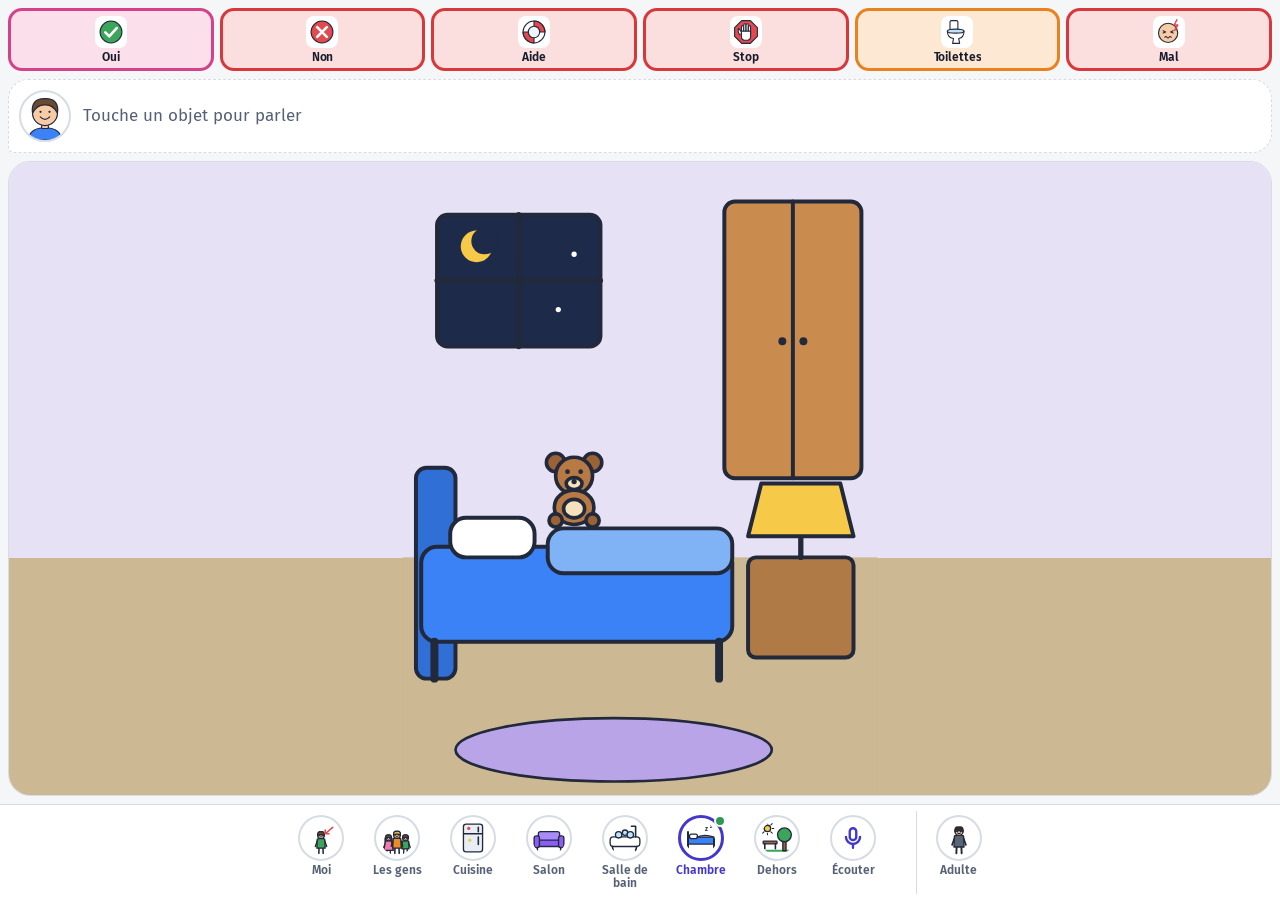
==== commit c7a0616e: "Mon Monde Vivant (2.0) : personnage, interprète, scènes vivantes, suggestions, bilan - Personnage de" ====
--- a/mon-monde/index.html
+++ b/mon-monde/index.html
@@ -116,7 +116,7 @@
 /* Espace adulte */
 #adult { position: fixed; inset: 0; z-index: 30; background: var(--bg); overflow-y: auto; padding: env(safe-area-inset-top) env(safe-area-inset-right) env(safe-area-inset-bottom) env(safe-area-inset-left); }
 .ahead { padding: 10px 12px 0; max-width: 780px; margin: 0 auto; }
-.atabs { position: sticky; top: 0; z-index: 2; display: grid; grid-template-columns: repeat(4, 1fr); background: var(--bg); border-bottom: 1px solid var(--line); max-width: 780px; margin: 8px auto 0; }
+.atabs { position: sticky; top: 0; z-index: 2; display: grid; grid-template-columns: repeat(5, 1fr); background: var(--bg); border-bottom: 1px solid var(--line); max-width: 780px; margin: 8px auto 0; }
 .atabs button { display: flex; flex-direction: column; align-items: center; gap: 2px; min-height: 58px; border: 0; background: none; color: var(--mute); font-size: 13px; font-weight: 600; border-bottom: 3px solid transparent; }
 .atabs [aria-selected=true] { color: var(--acc); border-bottom-color: var(--acc); }
 .abody { max-width: 780px; margin: 0 auto; padding: 14px 16px 32px; }
@@ -199,18 +199,114 @@
 .zc.sel { stroke: #F0605F; fill-opacity: .35; }
 #toast { position: fixed; left: 50%; bottom: calc(96px + env(safe-area-inset-bottom)); transform: translateX(-50%); background: var(--ink); color: var(--bg); padding: 12px 18px; border-radius: 12px; font-weight: 600; z-index: 50; }
 @media (max-height: 640px) { .urg { min-height: 52px; } .urg .pic { width: 26px; height: 26px; } .rpic { width: 38px; height: 38px; } }
+
+/* ---------- Mon Monde Vivant ---------- */
+#bubble .av { width: 62px; height: 62px; flex: none; border-radius: 50%; background: var(--plate); overflow: hidden; border: 2px solid rgba(255, 255, 255, .6); }
+#bubble.idle .av { border-color: var(--line); width: 52px; height: 52px; }
+#bubble .av svg, .askav svg, .avbig svg { width: 100%; height: 100%; display: block; }
+.tm { transform: scaleY(0); transform-box: fill-box; transform-origin: center; }
+#sugg { display: flex; align-items: center; gap: 6px; margin: 6px 8px 0; overflow-x: auto; scrollbar-width: none; flex: none; }
+#sugg::-webkit-scrollbar { display: none; }
+.sgt { flex: none; font-size: 12px; font-weight: 600; color: var(--mute); width: 64px; line-height: 1.15; }
+.sg { flex: 0 1 auto; min-width: 0; max-width: 46%; display: flex; align-items: center; gap: 6px; padding: 3px 10px 3px 3px; min-height: 50px; border-radius: 14px; border: 2px solid var(--c); background: var(--ct); font-size: 14px; font-weight: 600; text-align: left; }
+.sg > span:last-child { overflow: hidden; display: -webkit-box; -webkit-line-clamp: 2; -webkit-box-orient: vertical; }
+#listen { position: fixed; inset: 0; z-index: 45; background: rgba(10, 14, 22, .55); display: flex; align-items: center; justify-content: center; padding: 16px; }
+.lcard { background: var(--surf); border-radius: 24px; padding: 24px; max-width: 440px; width: 100%; text-align: center; }
+.lmic { width: 96px; height: 96px; margin: 0 auto 8px; border-radius: 50%; background: var(--acc); color: var(--acc-ink); display: flex; align-items: center; justify-content: center; }
+.lmic .ui { width: 44px; height: 44px; }
+.ltx { font-size: 24px; font-weight: 600; min-height: 1.3em; }
+.listenbtn .rpic { color: var(--acc); align-items: center; justify-content: center; }
+.listenbtn .rpic .ui { width: 26px; height: 26px; }
+.askhead { display: flex; align-items: center; justify-content: center; gap: 12px; margin: 40px 8px 18px; }
+.askhead .askq { margin: 0; text-align: left; }
+.askav { width: 76px; height: 76px; flex: none; border-radius: 50%; background: var(--plate); overflow: hidden; border: 2px solid var(--line); }
+.sky { fill: var(--sky, #C7E6FF); }
+.night { display: none; }
+.is-night .night { display: inline; }
+.is-night .day { display: none; }
+.is-night.sc-dehors svg { filter: brightness(.72) saturate(.85); }
+.is-evening.sc-dehors svg { filter: sepia(.15) saturate(1.1); }
+.dim { opacity: 0; pointer-events: none; }
+.lights-off .dim { opacity: .58; }
+.hot { transform-box: fill-box; transform-origin: 50% 60%; }
+.avset { display: flex; align-items: center; gap: 14px; }
+.avbig { width: 104px; height: 104px; flex: none; border-radius: 50%; background: var(--plate); overflow: hidden; border: 2px solid var(--line); }
+.sw { display: flex; flex-wrap: wrap; gap: 10px; margin: 6px 0; }
+.sw input { position: absolute; opacity: 0; }
+.sw span { display: block; width: 42px; height: 42px; border-radius: 50%; border: 2px solid var(--line); cursor: pointer; }
+.sw input:checked + span { outline: 3px solid var(--acc); outline-offset: 3px; }
+.sw input:focus-visible + span { outline: 3px dashed var(--acc); outline-offset: 3px; }
+.kpis { display: flex; gap: 12px; flex-wrap: wrap; }
+.kpis p { margin: 0; background: var(--surf); border: 1px solid var(--line); border-radius: 14px; padding: 10px 16px; }
+.kpis b { font-size: 28px; display: block; }
+.bars { display: grid; grid-template-columns: repeat(7, 1fr); gap: 8px; height: 170px; align-items: end; margin-bottom: 8px; }
+.bar { height: 100%; display: flex; flex-direction: column; justify-content: flex-end; align-items: stretch; gap: 4px; }
+.bv { background: var(--acc); border-radius: 8px 8px 0 0; min-height: 3px; display: flex; justify-content: center; }
+.bv b { color: var(--acc-ink); font-size: 13px; padding-top: 3px; }
+.bl { text-align: center; font-size: 13px; color: var(--mute); }
+.feels { display: flex; flex-wrap: wrap; gap: 12px; }
+.feel { display: flex; flex-direction: column; align-items: center; gap: 2px; font-size: 13px; min-width: 64px; }
+.feel b { font-size: 18px; }
+.top { padding-left: 20px; }
+.top li { padding: 6px 0; border-bottom: 1px solid var(--line); }
+.top li { display: list-item; }
+.top b { float: right; color: var(--mute); }
+@media (prefers-reduced-motion: no-preference) {
+  .talking .tm { animation: talkm .18s ease-in-out infinite alternate; }
+  @keyframes talkm { from { transform: scaleY(.15); } to { transform: scaleY(1); } }
+  .talking .av svg, .talking.askav svg { animation: nod .5s ease-in-out infinite alternate; transform-origin: 50% 100%; }
+  @keyframes nod { to { transform: rotate(-3deg) translateY(1px); } }
+  .cloud { animation: drift 28s ease-in-out infinite alternate; }
+  .cloud.c2 { animation-duration: 36s; animation-direction: alternate-reverse; }
+  @keyframes drift { from { transform: translateX(-24px); } to { transform: translateX(36px); } }
+  .spin { transform-box: fill-box; transform-origin: center; animation: spin 60s linear infinite; }
+  @keyframes spin { to { transform: rotate(360deg); } }
+  .drip { animation: drip 1.8s ease-in infinite; transform-box: fill-box; }
+  @keyframes drip { 0% { transform: translateY(0); opacity: 1; } 80% { transform: translateY(18px); opacity: 0; } 100% { opacity: 0; } }
+  .float { animation: floaty 2.6s ease-in-out infinite alternate; }
+  .float.f2 { animation-delay: .7s; } .float.f3 { animation-delay: 1.4s; }
+  @keyframes floaty { to { transform: translateY(-9px); } }
+  .tvglow { animation: glow 3.2s ease-in-out infinite alternate; }
+  @keyframes glow { to { opacity: .82; } }
+  .dim { transition: opacity .9s; }
+  .enter { animation: sceneIn .38s cubic-bezier(.2, .8, .3, 1); }
+  @keyframes sceneIn { from { opacity: 0; transform: scale(.965); } }
+  .tap { animation: boing .45s cubic-bezier(.3, 1.6, .5, 1); }
+  @keyframes boing { 35% { transform: scale(1.07); } 70% { transform: scale(.98); } }
+  .lmic { animation: pulse 1.4s ease-in-out infinite; }
+  @keyframes pulse { 0% { box-shadow: 0 0 0 0 rgba(67, 56, 202, .45); } 100% { box-shadow: 0 0 0 26px rgba(67, 56, 202, 0); } }
+}
+@media print {
+  #app, #sheet, #ask, #listen, #toast, .ahead, .atabs, #bPrint { display: none !important; }
+  #adult { position: static; overflow: visible; display: block !important; }
+  body { background: #fff; }
+}
+@media (max-height: 520px) and (orientation: landscape) {
+  #app { display: grid; grid-template-columns: minmax(0, 1fr) 92px; grid-template-rows: auto auto auto minmax(0, 1fr); }
+  #urg { grid-column: 1; grid-row: 1; } #bubble { grid-column: 1; grid-row: 2; min-height: 50px; padding: 4px 10px 4px 4px; } #sugg { grid-column: 1; grid-row: 3; } #stage { grid-column: 1; grid-row: 4; }
+  #rooms { grid-column: 2; grid-row: 1 / 5; flex-direction: column; overflow-x: hidden; overflow-y: auto; border-top: 0; border-left: 1px solid var(--line); padding: 6px 2px env(safe-area-inset-bottom); }
+  #rooms button { width: auto; }
+  #rooms .adultbtn { margin: 6px 0 0; border-left: 0; border-top: 1px solid var(--line); border-radius: 0; padding-top: 8px; width: auto; }
+  .urg { min-height: 44px; flex-direction: row; justify-content: center; gap: 4px; padding: 3px; }
+  .urg .pic { width: 26px; height: 26px; }
+  #bubble .av, #bubble.idle .av { width: 42px; height: 42px; }
+  .btx { font-size: 20px; }
+  .sg { min-height: 40px; }
+}
 </style>
 </head>
 <body>
 <div id="app">
   <div id="urg"></div>
   <button id="bubble" class="idle"></button>
+  <div id="sugg" hidden></div>
   <div id="stage"><div id="scene"></div></div>
   <nav id="rooms" aria-label="Pièces"></nav>
 </div>
 <div id="sheet" hidden></div>
 <div id="adult" hidden></div>
 <div id="ask" hidden role="dialog" aria-modal="true"></div>
+<div id="listen" hidden role="dialog" aria-modal="true"></div>
 <div id="toast" role="status" hidden></div>
 <script>/* Pictogrammes dessinés pour l'appli (pas de licence tierce). Grille 64x64. */
 const K = '#22293A', SK = '#F7CBA5', HB = '#6B4A2F', HG = '#C9CED6', HY = '#E3B04B',
@@ -743,33 +839,34 @@
     ${HOT('emotions', el(292, 62, 56, 44, WH) + c(242, 116, 9, WH) + c(230, 134, 5, WH) + face(266, 60, 15, 'happy') + face(304, 60, 15, 'sad') + face(285, 86, 9, 'angry'))}
     ${HOT('partout', r(14, 400, 84, 70, 16, WH) + at(24, 404, .97, ICONS.partout))}`,
   cuisine: `${r(0, 0, 360, 312, 0, '#F2E6CF', NS)}${r(0, 312, 360, 168, 0, '#D8BE95', NS)}${p('M0 370 H360 M0 430 H360', 'none', 'stroke="#C4A77A" stroke-width="2"')}
-    ${r(24, 36, 110, 92, 8, '#BFE3FF')}${p('M79 36 V128 M24 82 H134', 'none', 'stroke-width="4"')}
+    ${r(24, 36, 110, 92, 8, '#BFE3FF', 'class="sky"')}<g class="day">${c(52, 62, 11, YEL, NS)}</g><g class="night">${c(52, 62, 10, '#F4F1D0', NS)}${c(110, 104, 2, WH, NS)}</g>${p('M79 36 V128 M24 82 H134', 'none', 'stroke-width="4"')}
     ${HOT('placard', r(150, 30, 80, 94, 8, '#C98B4E') + p('M190 30 V124') + c(182, 78, 3, K, NS) + c(198, 78, 3, K, NS))}
     ${r(0, 216, 238, 96, 0, '#B07A47')}${r(-6, 206, 248, 14, 4, '#8C5A2E')}${p('M80 226 V306 M160 226 V306', 'none')}
-    ${HOT('evier', hit(18, 150, 96, 70) + el(64, 210, 42, 9, '#C9CED6') + p('M66 206 V178 Q66 166 80 166 H90', 'none', 'stroke-width="6"') + el(90, 180, 3, 6, BLU, NS))}
+    ${HOT('evier', hit(18, 150, 96, 70) + el(64, 210, 42, 9, '#C9CED6') + p('M66 206 V178 Q66 166 80 166 H90', 'none', 'stroke-width="6"') + el(90, 180, 3, 6, BLU, 'class="drip" stroke="none"'))}
     ${HOT('fruits', hit(126, 156, 88, 58) + c(152, 190, 13, RED) + p('M160 196 Q174 166 200 178 Q184 184 174 200Z', YEL) + c(184, 194, 11, ORA) + p('M126 202 Q170 228 214 202Z', WH))}
     ${HOT('frigo', r(246, 72, 98, 252, 12, '#E9EEF5') + p('M246 152 H344') + r(328, 96, 7, 36, 3, '#9AA3B2') + r(328, 170, 7, 60, 3, '#9AA3B2') + r(262, 172, 34, 28, 2, WH) + c(272, 214, 6, RED) + c(292, 222, 6, YEL))}
     ${HOT('table', hit(56, 316, 248, 150) + p('M84 392 V466 M276 392 V466', 'none', 'stroke-width="8"') + r(56, 376, 248, 18, 6, '#A86B3A') + el(170, 370, 48, 10, WH) + el(170, 369, 30, 6) + p('M108 352 V376 M104 352 V360 M112 352 V360', 'none', 'stroke-width="2.5"') + p('M244 330 H268 L265 374 H247Z', LB))}`,
   salon: `${r(0, 0, 360, 318, 0, '#DCEBF2', NS)}${r(0, 318, 360, 162, 0, '#C9AE88', NS)}${p('M0 360 H360 M0 410 H360 M0 455 H360', 'none', 'stroke="#B59873" stroke-width="2"')}
     ${HOT('cadre', r(26, 34, 124, 94, 6, '#8C5A2E') + r(34, 42, 108, 78, 3, WH) + face(62, 86, 14, 'happy') + face(90, 80, 17, 'happy') + face(118, 88, 12, 'happy'))}
+    <g class="clock">${c(166, 106, 19, WH)}<path class="hh" d="M166 106 V95" stroke-width="4"/><path class="mh" d="M166 106 V91" stroke-width="2.5"/>${c(166, 106, 2, K, NS)}</g>
     ${HOT('livres', hit(180, 16, 160, 58) + r(190, 26, 14, 38, 2, RED) + r(206, 32, 12, 32, 2, BLU) + r(220, 22, 16, 42, 2, GRN) + r(238, 34, 12, 30, 2, YEL) + r(262, 30, 30, 34, 3, PUR) + r(180, 64, 160, 10, 2, '#8C5A2E'))}
-    ${HOT('tele', r(206, 132, 132, 96, 6, '#34405A') + r(214, 140, 116, 76, 3, '#8EC5FF', NS) + p('M216 210 L250 178 L276 198 L300 172 L328 204 V214 H216Z', GRN, NS) + r(198, 248, 148, 54, 6, '#8C5A2E') + p('M262 228 V248', 'none', 'stroke-width="5"'))}
+    ${HOT('tele', r(206, 132, 132, 96, 6, '#34405A') + r(214, 140, 116, 76, 3, '#8EC5FF', 'class="tvglow" stroke="none"') + p('M216 210 L250 178 L276 198 L300 172 L328 204 V214 H216Z', GRN, NS) + r(198, 248, 148, 54, 6, '#8C5A2E') + p('M262 228 V248', 'none', 'stroke-width="5"'))}
     ${el(150, 430, 130, 32, '#F0C987', 'stroke-width="2"')}
     ${HOT('canape', r(18, 262, 176, 70, 16, PUR) + r(10, 312, 192, 52, 14, '#A78BFA') + r(2, 290, 30, 80, 12, PUR) + r(180, 290, 30, 80, 12, PUR) + r(44, 280, 40, 34, 8, YEL) + p('M24 370 V384 M188 370 V384', 'none', 'stroke-width="5"'))}
     ${HOT('jouets', c(252, 356, 20, WH) + p('M252 336 Q244 356 252 376 M232 356 Q252 350 272 356', 'none', `stroke="${RED}" stroke-width="3"`) + r(288, 326, 32, 32, 4, YEL) + r(216, 362, 128, 92, 8, RED) + p('M216 386 H344', 'none', `stroke="${WH}" stroke-width="4"`))}`,
   bain: `${r(0, 0, 360, 330, 0, '#D7EEF0', NS)}${p('M0 60 H360 M0 120 H360 M0 180 H360 M0 240 H360 M0 300 H360 M60 0 V330 M120 0 V330 M180 0 V330 M240 0 V330 M300 0 V330', 'none', 'stroke="#C2E1E5" stroke-width="2"')}${r(0, 330, 360, 150, 0, '#A9C8D1', NS)}
     ${HOT('lavabo', r(226, 36, 104, 96, 44, '#EAF6FF') + p('M212 188 H338 Q338 232 275 234 Q212 232 212 188Z', WH) + r(262, 234, 26, 84, 4, WH) + p('M275 188 V170 H290', 'none', 'stroke-width="5"') + r(310, 158, 18, 24, 3, BLU) + p('M314 158 L310 140 M322 158 L328 142', 'none', 'stroke-width="3"'))}
     ${HOT('wc', r(32, 176, 72, 74, 8, WH) + p('M18 254 H122 Q122 300 90 312 L96 352 H48 L54 312 Q18 300 18 254Z', WH) + el(70, 254, 52, 10, LB))}
-    ${HOT('bain', p('M150 362 H352 V404 Q352 446 310 446 H192 Q150 446 150 404Z', WH) + c(184, 354, 12, LB) + c(208, 346, 10, LB) + c(232, 354, 13, LB) + c(290, 352, 11, LB) + el(318, 348, 14, 10, YEL) + c(330, 336, 7, YEL) + p('M336 336 L344 338', 'none', `stroke="${ORA}" stroke-width="3"`) + p('M346 362 V330 H334', 'none', 'stroke-width="5"'))}`,
+    ${HOT('bain', p('M150 362 H352 V404 Q352 446 310 446 H192 Q150 446 150 404Z', WH) + '<g class="float">' + c(184, 354, 12, LB) + '</g><g class="float f2">' + c(208, 346, 10, LB) + '</g><g class="float f3">' + c(232, 354, 13, LB) + '</g><g class="float f2">' + c(290, 352, 11, LB) + '</g>' + el(318, 348, 14, 10, YEL) + c(330, 336, 7, YEL) + p('M336 336 L344 338', 'none', `stroke="${ORA}" stroke-width="3"`) + p('M346 362 V330 H334', 'none', 'stroke-width="5"'))}`,
   chambre: `${r(0, 0, 360, 300, 0, '#E6E1F5', NS)}${r(0, 300, 360, 180, 0, '#CDB894', NS)}
-    ${r(26, 40, 124, 100, 8, '#2B3A55')}${p('M88 40 V140 M26 90 H150', 'none', 'stroke-width="4"')}${c(56, 64, 12, YEL, NS)}${c(62, 60, 10, '#2B3A55', NS)}${c(118, 112, 2, WH, NS)}${c(130, 70, 2, WH, NS)}
+    ${r(26, 40, 124, 100, 8, '#2B3A55', 'class="sky"')}<g class="night">${c(56, 64, 12, YEL, NS)}${c(62, 60, 10, '#1E2A4A', 'class="sky" stroke="none"')}${c(118, 112, 2, WH, NS)}${c(130, 70, 2, WH, NS)}</g><g class="day">${c(118, 70, 12, YEL, NS)}</g>${p('M88 40 V140 M26 90 H150', 'none', 'stroke-width="4"')}
     ${HOT('armoire', r(244, 30, 104, 210, 8, '#C98B4E') + p('M296 30 V240') + c(288, 136, 3, K, NS) + c(304, 136, 3, K, NS))}
     ${HOT('lampe', r(262, 300, 80, 76, 6, '#B07A47') + p('M302 300 V282', 'none', 'stroke-width="4"') + p('M272 244 H332 L342 284 H262Z', YEL))}
     ${el(160, 446, 120, 24, '#B8A4E6', 'stroke-width="2"')}
     ${HOT('lit', r(10, 232, 30, 160, 8, '#2F6FD6') + r(14, 292, 236, 72, 12, '#3B82F6') + r(36, 270, 64, 30, 12, WH) + r(110, 278, 140, 34, 12, '#7FB3F5') + p('M24 364 V392 M240 364 V392', 'none', 'stroke-width="6"'))}
-    ${HOT('doudou', at(98, 214, 1, teddy()))}`,
-  dehors: `${r(0, 0, 360, 480, 0, '#CDE9FF', NS)}${el(250, 70, 46, 18, WH, NS)}${el(280, 58, 30, 16, WH, NS)}${p('M0 300 Q180 266 360 300 V480 H0Z', '#9BD17A', NS)}
-    ${HOT('soleil', hit(20, 20, 84, 84) + sun(62, 62, 24))}
+    ${HOT('doudou', at(98, 214, 1, teddy()))}<rect class="dim" x="0" y="0" width="360" height="480" fill="#0B1030" stroke="none"/>`,
+  dehors: `${r(0, 0, 360, 480, 0, '#CDE9FF', 'class="sky" stroke="none"')}<g class="night">${[[40, 150], [120, 40], [200, 120], [330, 30], [300, 160], [170, 30]].map(([x, y]) => c(x, y, 2.5, WH, NS)).join('')}</g><g class="cloud">${el(250, 70, 46, 18, WH, NS)}${el(280, 58, 30, 16, WH, NS)}</g><g class="cloud c2">${el(150, 130, 34, 12, WH, NS)}</g>${p('M0 300 Q180 266 360 300 V480 H0Z', '#9BD17A', NS)}
+    ${HOT('soleil', hit(20, 20, 84, 84) + '<g class="day spin">' + sun(62, 62, 24) + '</g><g class="night">' + c(62, 62, 24, '#F4F1D0') + c(74, 54, 20, '#1E2A4A', 'class="sky" stroke="none"') + '</g>')}
     ${HOT('balancoire', p('M28 336 L62 150 H156 L190 336', 'none', 'stroke="#8C5A2E" stroke-width="8"') + p('M92 150 V262 M126 150 V262', 'none', 'stroke-width="3"') + r(84, 262, 50, 10, 4, YEL))}
     ${HOT('toboggan', p('M226 330 V142 H250 V330', 'none', 'stroke-width="5"') + p('M226 182 H250 M226 222 H250 M226 262 H250 M226 302 H250', 'none', 'stroke-width="3"') + p('M250 142 Q284 142 304 230 Q314 300 352 304 V324 Q300 324 290 240 Q276 166 250 166Z', RED))}
     ${HOT('ballon', c(118, 392, 26, WH) + p('M118 366 Q104 392 118 418 M92 392 Q118 382 144 392', 'none', `stroke="${RED}" stroke-width="3"`) + c(118, 392, 26))}
@@ -834,7 +931,7 @@
   { fr: 'Oui ou non ?', en: 'Yes or no?', s: 'say', a: ['oui', 'non'] },
 ];
 
-const APP_VERSION = '1.0.0';
+const APP_VERSION = '2.0.0';
 const I18N = {
   fr: {
     app: 'Mon Monde', hint: 'Touche un objet pour parler', adult: 'Adulte', close: 'Fermer', back: 'Retour à l’enfant', replay: 'Redire', now: 'Maintenant',
@@ -887,7 +984,7 @@
 /* ---------- État ---------- */
 const KEY = 'monmonde1';
 const PEOPLE0 = ['maman', 'papa', 'frere', 'soeur', 'mamie', 'papy', 'maitresse', 'ami'].map((id) => ({ id }));
-const DEF = { lang: 'fr', gender: 'f', theme: 'auto', auto: true, rate: 0.95, pitch: 1, voice: '', code: '', hidden: {}, custom: [], people: PEOPLE0, scenes: [], log: [] };
+const DEF = { lang: 'fr', gender: 'f', theme: 'auto', auto: true, rate: 0.95, pitch: 1, voice: '', code: '', hidden: {}, custom: [], people: PEOPLE0, scenes: [], log: [], av: { skin: '#F7CBA5', hair: 'short', hc: '#6B4A2F', shirt: '#3B82F6', glasses: 0 } };
 let S = load();
 function load() { try { return Object.assign({}, DEF, JSON.parse(localStorage.getItem(KEY)) || {}); } catch (e) { return Object.assign({}, DEF); } }
 function save() { try { localStorage.setItem(KEY, JSON.stringify(S)); return true; } catch (e) { toast(T('full')); return false; } }
@@ -1026,16 +1123,22 @@
   u.lang = langCode(); u.rate = S.rate; u.pitch = S.pitch;
   const v = voices.find((x) => x.voiceURI === S.voice) || voices.find((x) => x.lang.replace('_', '-') === langCode()) || voices.find((x) => x.lang.startsWith(L()));
   if (v) u.voice = v;
+  u.onstart = () => talk(true); u.onend = u.onerror = () => talk(false);
+  clearTimeout(talkT); talkT = setTimeout(() => talk(false), 1500 + text.length * 90);
   speechSynthesis.speak(u);
 }
-function logIt(who, t) { S.log.push({ w: who, t, ts: Date.now() }); if (S.log.length > 200) S.log.splice(0, S.log.length - 200); save(); }
-function say(text, icon) {
+function logIt(who, t) { S.log.push({ w: who, t, ts: Date.now() }); if (S.log.length > 600) S.log.splice(0, S.log.length - 600); save(); }
+function say(text, icon, o) {
   if (!text) return;
-  speak(text); logIt('c', text);
+  speak(text);
+  S.log.push({ w: 'c', t: text, o: o || '', r: scene, ts: Date.now() }); if (S.log.length > 600) S.log.splice(0, S.log.length - 600); save();
   const b = $('#bubble');
-  b.innerHTML = `<span class="bic">${icon || ''}</span><span class="btx">${esc(text)}</span>${ui('say')}`;
+  b.innerHTML = `<span class="av">${avatarSVG(moodOf(o))}</span><span class="btx">${esc(text)}</span>${icon ? `<span class="bic">${icon}</span>` : ''}${ui('say')}`;
+  if (o === 'soc:eteins') lights(false); if (o === 'soc:allume') lights(true);
+  renderSugg();
   b.setAttribute('aria-label', T('replay') + ' : ' + text); b.dataset.t = text; b.classList.remove('idle');
   b.style.animation = 'none'; void b.offsetWidth; b.style.animation = '';
+  if (!$('#ask').hidden) $('#ask .askav') && ($('#ask .askav').innerHTML = avatarSVG(moodOf(o)));
 }
 
 /* ---------- Icônes d'interface ---------- */
@@ -1045,6 +1148,8 @@
   ask: '<path d="M4 5h16v11H9l-5 4z"/><path d="M10 9a2 2 0 1 1 2.5 2c-.5.2-.5.6-.5 1"/><path d="M12 14.2v.1"/>',
   log: '<path d="M5 6h14M5 12h14M5 18h9"/>', write: '<rect x="2.5" y="6" width="19" height="12" rx="2"/><path d="M6 10h1M10 10h1M14 10h1M7 14h10"/>',
   set: '<rect x="5" y="10.5" width="14" height="10" rx="2"/><path d="M8 10.5V7.5a4 4 0 0 1 8 0v3"/>',
+  mic: '<rect x="9" y="3" width="6" height="11" rx="3"/><path d="M5.5 11a6.5 6.5 0 0 0 13 0M12 17.5V21"/>',
+  bilan: '<path d="M4 20V10M10 20V4M16 20v-7M22 20H2"/>',
   trash: '<path d="M4 7h16M9 7V4h6v3M6 7l1 13h10l1-13"/>', plus: '<path d="M12 5v14M5 12h14"/>', cam: '<path d="M4 8h3l2-3h6l2 3h3v11H4z"/><circle cx="12" cy="13" r="3.5"/>',
 };
 const ui = (k) => `<svg class="ui" viewBox="0 0 24 24" aria-hidden="true" focusable="false"><g fill="none" stroke="currentColor" stroke-width="2.2" stroke-linecap="round" stroke-linejoin="round">${UI[k]}</g></svg>`;
@@ -1068,7 +1173,7 @@
 function renderRooms() {
   const nr = nowRoom();
   $('#rooms').innerHTML = allScenes().map((s) => `<button data-room="${s.id}" aria-current="${s.id === scene}"><span class="rpic">${s.ic}</span><span class="rl">${esc(s.name)}</span>${S.auto && s.id === nr ? `<span class="nowdot" title="${T('now')}"></span>` : ''}</button>`).join('') +
-    `<button class="adultbtn" data-open="adult"><span class="rpic">${picto('adulte')}</span><span class="rl">${T('adult')}</span></button>`;
+    `<button class="listenbtn" data-open="listen"><span class="rpic">${ui('mic')}</span><span class="rl">${T('listen')}</span></button><button class="adultbtn" data-open="adult"><span class="rpic">${picto('adulte')}</span><span class="rl">${T('adult')}</span></button>`;
   const on = $('#rooms [aria-current="true"]'); if (on) on.scrollIntoView({ block: 'nearest', inline: 'nearest' });
 }
 function sceneSVG(id) {
@@ -1077,7 +1182,9 @@
     return `<svg class="scene" viewBox="0 0 ${sc.w} ${sc.h}" preserveAspectRatio="xMidYMid meet"><image href="${sc.img}" width="${sc.w}" height="${sc.h}"/>` +
       sc.zones.map((z, i) => `<g class="hot zone" data-hot="z:${sc.id}:${i}" tabindex="0" role="button"><circle cx="${z.x * sc.w}" cy="${z.y * sc.h}" r="${z.r * sc.w}"/></g>`).join('') + '</svg>';
   }
-  return `<svg class="scene" viewBox="0 0 360 480" preserveAspectRatio="xMidYMid meet"><g stroke="${K}" stroke-width="3" stroke-linecap="round" stroke-linejoin="round">${SCENE_ART[id]}</g></svg>`;
+  let art = SCENE_ART[id];
+  if (id === 'moi') art = art.split(SK).join(S.av.skin).split(HB).join(S.av.hc).split(SHIRT).join(S.av.shirt);
+  return `<svg class="scene" viewBox="0 0 360 480" preserveAspectRatio="xMidYMid meet"><g stroke="${K}" stroke-width="3" stroke-linecap="round" stroke-linejoin="round">${art}</g></svg>`;
 }
 function renderScene() {
   const st = $('#scene');
@@ -1086,6 +1193,8 @@
   if (scene === 'gens') {
     st.innerHTML = `<div class="people">${S.people.map((pe) => { const w = word(pe.id); return `<button class="pcard c-pers" data-hot="p:${pe.id}"><span class="pic">${pic(w)}</span><span class="lbl">${esc(label(w))}</span></button>`; }).join('')}</div>`;
   } else st.innerHTML = sceneSVG(scene);
+  if (st.firstElementChild) st.firstElementChild.classList.add('enter');
+  st.classList.toggle('lights-off', lightsOff); live();
   $$('#scene [data-hot]').forEach((g) => { const h = hotDef(g.dataset.hot); if (h) g.setAttribute('aria-label', hotName(h)); });
 }
 function goScene(id) { scene = id; renderScene(); renderRooms(); closeSheet(); }
@@ -1094,11 +1203,11 @@
 function openSheet(id) {
   const h = hotDef(id); if (!h) return;
   if (h.go) return goScene(h.go);
-  if (h.direct) return say(optText(h.direct), hotIcon(h));
+  if (h.direct) return say(optText(h.direct), hotIcon(h), h.direct);
   if (!h.o.length) return;
   sheetHot = id; neg = false; renderSheet();
   $$('#scene .hot.on').forEach((g) => g.classList.remove('on'));
-  const g = $(`#scene [data-hot="${CSS.escape(id)}"]`); if (g) g.classList.add('on');
+  const g = $(`#scene [data-hot="${CSS.escape(id)}"]`); if (g) { g.classList.add('on', 'tap'); setTimeout(() => g.classList.remove('tap'), 500); }
 }
 function renderSheet() {
   const h = hotDef(sheetHot), sh = $('#sheet');
@@ -1130,14 +1239,14 @@
   <div class="stick"><button class="btn primary big" data-open="ask"${ask.a.length ? '' : ' disabled'}>${ui('ask')}${T('show')}</button></div>`;
 }
 function libHTML() { return libResults(query).map((w) => `<button class="libw${ask.a.includes(w.id) ? ' is-on' : ''}" data-lib="${w.id}" aria-pressed="${ask.a.includes(w.id)}"><span class="mini">${pic(w)}</span><span>${esc(label(w))}</span></button>`).join(''); }
-function showAsk() {
+function showAsk(fromVoice) {
   const q = ask.q.trim();
   $('#ask').innerHTML = `<button class="iconbtn askx" data-close="ask" aria-label="${T('close')}">${ui('close')}</button>
-    <p class="askq">${esc(q || '…')}</p>
+    <div class="askhead"><span class="askav">${avatarSVG('happy')}</span><p class="askq">${esc(q || '…')}</p></div>
     <div class="askg n${ask.a.length}">${ask.a.map((id) => { const w = word(id); return `<button class="opt c-${colOf(w)}" data-ans="${id}"><span class="pic">${pic(w)}</span><span class="lbl">${esc(label(w))}</span></button>`; }).join('')}</div>
     <div class="askfoot" hidden><button class="btn" data-again="1">${T('another')}</button><button class="btn" data-close="ask">${T('back')}</button></div>`;
   $('#ask').hidden = false;
-  if (q) { speak(q); logIt('a', q); }
+  if (q && !fromVoice) { speak(q); logIt('a', q); }
 }
 
 /* ---------- Adulte : fil, écrire ---------- */
@@ -1184,7 +1293,7 @@
   const h = hotDef(objHot), base = HOTS[objHot];
   const hotOpts = SCENES.filter((s) => s.id !== 'gens').map((s) => `<optgroup label="${esc(nm(s))}">${Object.keys(HOTS).filter((k) => SCENE_ART[s.id].includes(`data-hot="${k}"`) && (HOTS[k].o || []).length && HOTS[k].mode !== 'pain').map((k) => opt(k, nm(HOTS[k]), objHot)).join('')}</optgroup>`).join('');
   const allO = (base.o || []).concat(S.custom.filter((c) => c.hot === objHot).map((c) => 'veux:' + c.id));
-  return `<details open><summary>${T('sChild')}</summary>${seg('gender', [['f', T('girl')], ['m', T('boy')]], S.gender)}
+  return `${renderAvatarSet()}<details><summary>${T('sChild')}</summary>${seg('gender', [['f', T('girl')], ['m', T('boy')]], S.gender)}
     <label class="f">${T('lang')}<select id="sLang">${opt('fr', 'Français', S.lang)}${opt('en-US', 'English (US)', S.lang)}${opt('en-GB', 'English (UK)', S.lang)}</select></label></details>
   <details><summary>${T('sDay')}</summary><label class="chk"><input type="checkbox" id="sAuto"${S.auto ? ' checked' : ''}> ${T('autoRoom')}</label><p class="hint">${T('dayHelp')}</p>
     <ul class="routine">${ROUTINE.map(([t, r]) => `<li><b>${String(Math.floor(t)).padStart(2, '0')}:${String(Math.round((t % 1) * 60)).padStart(2, '0')}</b> ${esc(nm(SCENES.find((s) => s.id === r)))}</li>`).join('')}</ul></details>
@@ -1224,10 +1333,10 @@
     <button class="btn danger" id="zDel">${ui('trash')}${T('del')}</button></fieldset>` : ''}`;
 }
 function renderAdult(msg) {
-  const body = adultTab === 'ask' ? renderAsk() : adultTab === 'log' ? renderLog() : adultTab === 'write' ? renderWrite() : unlocked ? renderSettings() : renderLock(msg);
+  const body = adultTab === 'ask' ? renderAsk() : adultTab === 'log' ? renderLog() : adultTab === 'bilan' ? renderBilan() : adultTab === 'write' ? renderWrite() : unlocked ? renderSettings() : renderLock(msg);
   const was = $$('#adult details').map((d) => d.open);
   $('#adult').innerHTML = `<div class="ahead"><button class="btn" data-close="adult">${ui('close')}${T('back')}</button></div>
-    <div class="atabs" role="tablist">${[['ask', 'tAsk'], ['log', 'tLog'], ['write', 'tWrite'], ['set', 'tSet']].map(([k, t]) => `<button role="tab" aria-selected="${k === adultTab}" data-atab="${k}">${ui(k)}<span>${T(t)}</span></button>`).join('')}</div>
+    <div class="atabs" role="tablist">${[['ask', 'tAsk'], ['log', 'tLog'], ['bilan', 'tBilan'], ['write', 'tWrite'], ['set', 'tSet']].map(([k, t]) => `<button role="tab" aria-selected="${k === adultTab}" data-atab="${k}">${ui(k)}<span>${T(t)}</span></button>`).join('')}</div>
     <div class="abody">${body}</div>`;
   const ds = $$('#adult details'); if (was.length === ds.length) ds.forEach((d, i) => { d.open = was[i]; });
   $('#adult').hidden = false;
@@ -1251,8 +1360,8 @@
   document.documentElement.dataset.theme = dark ? 'dark' : 'light';
   $('meta[name=theme-color]').content = dark ? '#12161D' : '#F4F6F8';
 }
-function idleBubble() { const b = $('#bubble'); b.className = 'idle'; b.dataset.t = ''; b.innerHTML = `<span class="btx">${esc(T('hint'))}</span>`; }
-function renderAll() { if ($('#bubble').classList.contains('idle')) idleBubble(); document.documentElement.lang = L(); document.title = T('app'); applyTheme(); renderUrg(); renderRooms(); renderScene(); if (sheetHot) renderSheet(); }
+function idleBubble() { const b = $('#bubble'); b.className = 'idle'; b.dataset.t = ''; b.innerHTML = `<span class="av">${avatarSVG('happy')}</span><span class="btx">${esc(T('hint'))}</span>`; }
+function renderAll() { if ($('#bubble').classList.contains('idle')) idleBubble(); renderSugg(); document.documentElement.lang = L(); document.title = T('app'); applyTheme(); renderUrg(); renderRooms(); renderScene(); if (sheetHot) renderSheet(); }
 let toastT;
 function toast(m) { const t = $('#toast'); t.textContent = m; t.hidden = false; clearTimeout(toastT); toastT = setTimeout(() => { t.hidden = true; }, 2400); }
 
@@ -1269,21 +1378,25 @@
   const d = b.dataset;
   if (d.hot) return openSheet(d.hot);
   if (d.urg) {
-    const u = URG.find((x) => x.id === d.urg); say(urgTxt(u)[1], picto(u.ic));
+    const u = URG.find((x) => x.id === d.urg); say(urgTxt(u)[1], picto(u.ic), 'urg:' + u.id);
     if (u.id === 'mal') goScene('moi');
     return;
   }
   if (d.room) return goScene(d.room);
-  if (d.o !== undefined) { const h = hotDef(sheetHot), o = h.o[+d.o]; const v = optView(o, h, neg); say(optText(o, neg), v.ic); return closeSheet(); }
+  if (d.o !== undefined) { const h = hotDef(sheetHot), o = h.o[+d.o]; const v = optView(o, h, neg); say(optText(o, neg), v.ic, o + (neg ? '|n' : '')); return closeSheet(); }
   if (d.neg !== undefined) { neg = d.neg === '1'; return renderSheet(); }
   if (d.close === 'sheet') return closeSheet();
   if (d.close === 'adult') { $('#adult').hidden = true; unlocked = false; pin = firstPin = ''; editSc = null; view = 'child'; return renderAll(); }
   if (d.close === 'ask') { $('#ask').hidden = true; return; }
   if (d.open === 'adult') { view = 'adult'; closeSheet(); return renderAdult(); }
+  if (d.open === 'listen') { closeSheet(); return startListen(); }
+  if (d.close === 'listen') return stopListen();
+  if (d.sg) { const [o, n] = d.sg.split('|'); const v = optView(o, null, !!n); return say(optText(o, !!n), v.ic, d.sg); }
+  if (b.id === 'bPrint') return window.print();
   if (d.open === 'ask') { ask.q = $('#askQ').value; return showAsk(); }
-  if (d.again) { $('#ask').hidden = true; ask = { q: '', a: [] }; adultTab = 'ask'; view = 'adult'; return renderAdult(); }
+  if (d.again) { $('#ask').hidden = true; if (ask.voice) return startListen(); ask = { q: '', a: [] }; adultTab = 'ask'; view = 'adult'; return renderAdult(); }
   if (d.ans) {
-    const w = word(d.ans); say(optText(defOpt(w)), pic(w));
+    const w = word(d.ans); say(optText(defOpt(w)), pic(w), defOpt(w));
     $$('#ask .opt').forEach((x) => x.classList.toggle('dim', x !== b)); $('.askfoot').hidden = false; return;
   }
   if (d.atab) { adultTab = d.atab; if (d.atab !== 'set') { unlocked = false; editSc = null; } return renderAdult(); }
@@ -1340,6 +1453,7 @@
 });
 document.addEventListener('change', async (e) => {
   const t = e.target, d = t.dataset;
+  if (t.name && t.name.startsWith('av_')) { S.av[t.name.slice(3)] = t.type === 'checkbox' ? (t.checked ? 1 : 0) : t.value; save(); renderAll(); return renderAdult(); }
   if (t.name === 'gender') S.gender = t.value;
   else if (t.name === 'theme') { S.theme = t.value; applyTheme(); }
   else if (t.id === 'sLang') { S.lang = t.value; S.voice = ''; save(); renderAll(); return renderAdult(); }
@@ -1375,9 +1489,171 @@
 let lastTouch = Date.now();
 document.addEventListener('pointerdown', () => { lastTouch = Date.now(); }, true);
 
+function boot() {
 if (S.auto) scene = nowRoom();
-renderAll();
+renderAll(); setInterval(live, 30000);
 if ('serviceWorker' in navigator && (location.protocol === 'https:' || location.hostname === 'localhost')) navigator.serviceWorker.register('service-worker.js');
+}
+
+/* ---------- Mon Monde Vivant : personnage, scènes vivantes, interprète, suggestions, bilan ---------- */
+Object.assign(I18N.fr, {
+  sugg: 'Souvent à cette heure', listen: 'Écouter', listening: 'Je vous écoute…', listenHelp: 'Posez votre question à l’enfant, normalement. Par exemple : « Tu veux des pâtes ou du riz ? »', cancel: 'Annuler',
+  noMic: 'L’écoute n’est pas disponible sur cet appareil : tapez la question.', micDenied: 'Le micro est refusé. Autorisez-le dans les réglages du navigateur.', micErr: 'Je n’ai rien entendu. Réessayez.',
+  tBilan: 'Bilan', bWeek: 'Phrases dites ces 7 derniers jours', bTop: 'Ce que l’enfant dit le plus', bFeel: 'Émotions exprimées', bPain: 'Douleurs signalées', bNone: 'Pas encore de données. Elles apparaîtront dès que l’enfant utilisera l’appli.',
+  bAsk: 'questions posées', bSaid: 'phrases dites', print: 'Imprimer pour l’orthophoniste ou le médecin', times: 'fois', last: 'dernière fois',
+  sAvatar: 'Personnage de l’enfant', avHelp: 'Ce personnage parle à la place de l’enfant et montre ce qu’il ressent. Faites-le lui ressembler.',
+  skin: 'Peau', hairS: 'Coiffure', hairC: 'Cheveux', shirt: 'Habits', glasses: 'Lunettes',
+  hairs: { short: 'Courts', long: 'Longs', pig: 'Couettes', bun: 'Chignon', curly: 'Bouclés', none: 'Ras' },
+});
+Object.assign(I18N.en, {
+  sugg: 'Often at this time', listen: 'Listen', listening: 'Listening…', listenHelp: 'Ask the child your question as usual. For example: “Do you want pasta or rice?”', cancel: 'Cancel',
+  noMic: 'Listening is not available on this device: type the question.', micDenied: 'The microphone is blocked. Allow it in the browser settings.', micErr: 'I did not hear anything. Try again.',
+  tBilan: 'Report', bWeek: 'Sentences said in the last 7 days', bTop: 'What the child says most', bFeel: 'Feelings expressed', bPain: 'Pain reported', bNone: 'No data yet. It will appear as soon as the child uses the app.',
+  bAsk: 'questions asked', bSaid: 'sentences said', print: 'Print for the speech therapist or doctor', times: 'times', last: 'last time',
+  sAvatar: 'Child’s character', avHelp: 'This character speaks for the child and shows how they feel. Make it look like them.',
+  skin: 'Skin', hairS: 'Hairstyle', hairC: 'Hair', shirt: 'Clothes', glasses: 'Glasses',
+  hairs: { short: 'Short', long: 'Long', pig: 'Bunches', bun: 'Bun', curly: 'Curly', none: 'Shaved' },
+});
+if (!S.av) S.av = JSON.parse(JSON.stringify(DEF.av));
+
+/* Personnage */
+function avatarSVG(mood) {
+  const a = S.av, sk = a.skin, hc = a.hc;
+  let back = '', front = '';
+  if (a.hair === 'long') back = p('M22 40 Q16 78 26 84 H74 Q84 78 78 40Z', hc);
+  if (a.hair === 'pig') back = c(20, 40, 9, hc) + c(80, 40, 9, hc);
+  if (a.hair === 'bun') back = c(50, 14, 9, hc);
+  if (a.hair !== 'none' && a.hair !== 'curly') front = p('M24 44 Q20 13 50 14 Q80 13 76 44 Q66 26 50 27 Q34 26 24 44Z', hc);
+  if (a.hair === 'curly') front = [[28, 30], [36, 21], [46, 17], [56, 17], [65, 21], [72, 30]].map(([x, y]) => c(x, y, 9, hc)).join('');
+  if (a.hair === 'none') front = p('M26 36 Q30 18 50 18 Q70 18 74 36', 'none', `stroke="${hc}" stroke-width="5" opacity=".7"`);
+  const gl = a.glasses ? c(40.6, 41.4, 6.5, 'none', 'stroke-width="2"') + c(59.4, 41.4, 6.5, 'none', 'stroke-width="2"') + p('M47 41 H53', 'none', 'stroke-width="2"') : '';
+  return `<svg viewBox="0 0 100 100" aria-hidden="true" focusable="false"><g stroke="${K}" stroke-width="2.5" stroke-linecap="round" stroke-linejoin="round">${back}${p('M16 100 Q16 76 50 74 Q84 76 84 100Z', a.shirt)}${r(43, 62, 14, 14, 2, sk)}${face(50, 44, 26, mood, sk)}${front}${gl}<ellipse class="tm" cx="50" cy="55" rx="6.5" ry="5" fill="#8A2A2F" stroke="none"/></g></svg>`;
+}
+const FEEL_MOOD = { content: 'happy', triste: 'sad', colere: 'angry', fatigue: 'tired', peur: 'scared', malade: 'sick', calme: 'calm', surpris: 'surprised', ennui: 'neutral', faim: 'neutral', soif: 'neutral', chaud: 'neutral', froid: 'neutral' };
+function moodOf(o) {
+  if (!o) return 'happy';
+  const [k, x] = o.split('|')[0].split(':');
+  if (k === 'mal' || k === 'peu' || k === 'tres' || o === 'urg:mal') return 'pain';
+  if (k === 'say' && FEEL_MOOD[x]) return FEEL_MOOD[x];
+  if (o === 'urg:stop') return 'angry';
+  if (o === 'urg:aide' || x === 'besoinaide' || x === 'aide' || x === 'peur') return 'scared';
+  if (o.endsWith('|n') || o === 'urg:non') return 'neutral';
+  return 'happy';
+}
+let talkT;
+function talk(on) { $$('#bubble, .askav').forEach((el) => el.classList.toggle('talking', on)); }
+function renderAvatarSet() {
+  const a = S.av, sw = (name, list, cur) => `<div class="sw">${list.map((col) => `<label><input type="radio" name="av_${name}" value="${col}"${col === cur ? ' checked' : ''}><span style="background:${col}" title="${col}"></span></label>`).join('')}</div>`;
+  return `<details open><summary>${T('sAvatar')}</summary><div class="avset"><span class="avbig">${avatarSVG('happy')}</span><p class="hint">${T('avHelp')}</p></div>
+    <p class="flabel">${T('skin')}</p>${sw('skin', ['#FBDCC4', '#F7CBA5', '#E0A67A', '#B97A50', '#7A4A2A'], a.skin)}
+    <p class="flabel">${T('hairS')}</p>${seg('av_hair', Object.entries(T('hairs')), a.hair)}
+    <p class="flabel">${T('hairC')}</p>${sw('hc', ['#2B2B2B', '#6B4A2F', '#B5562C', '#E3B04B', '#C9CED6'], a.hc)}
+    <p class="flabel">${T('shirt')}</p>${sw('shirt', ['#3B82F6', '#E5484D', '#3BA55C', '#F7C948', '#8B5CF6', '#F27BB0', '#F08A24'], a.shirt)}
+    <label class="chk"><input type="checkbox" name="av_glasses"${a.glasses ? ' checked' : ''}> ${T('glasses')}</label></details>`;
+}
+
+/* Scènes vivantes : ciel et horloge à l'heure réelle, lumière de la chambre */
+let lightsOff = false;
+function lights(on) { lightsOff = !on; const st = $('#scene'); if (st) st.classList.toggle('lights-off', lightsOff); }
+function live() {
+  const d = new Date(), h = d.getHours() + d.getMinutes() / 60, st = $('#scene'); if (!st) return;
+  const ph = h < 7 || h >= 20.5 ? 'night' : h >= 18.5 ? 'evening' : 'day';
+  st.classList.toggle('is-night', ph === 'night'); st.classList.toggle('is-evening', ph === 'evening');
+  st.style.setProperty('--sky', { day: '#C7E6FF', evening: '#F6C49A', night: '#1E2A4A' }[ph]);
+  const hh = $('#scene .hh'), mh = $('#scene .mh');
+  if (hh) { hh.setAttribute('transform', `rotate(${(d.getHours() % 12) * 30 + d.getMinutes() / 2} 166 106)`); mh.setAttribute('transform', `rotate(${d.getMinutes() * 6} 166 106)`); }
+}
+
+/* Suggestions : ce que l'enfant dit souvent à cette heure-ci */
+function suggestions() {
+  const now = Date.now(), hNow = new Date().getHours() + new Date().getMinutes() / 60, sc = {}, n = {};
+  S.log.forEach((m) => {
+    if (m.w !== 'c' || !m.o || m.o.startsWith('urg:')) return;
+    const dt = new Date(m.ts), hh = dt.getHours() + dt.getMinutes() / 60;
+    let dh = Math.abs(hh - hNow); dh = Math.min(dh, 24 - dh);
+    sc[m.o] = (sc[m.o] || 0) + Math.exp(-(dh * dh) / 2) * (0.5 + Math.exp(-(now - m.ts) / (7 * 864e5)));
+    n[m.o] = (n[m.o] || 0) + 1;
+  });
+  return Object.keys(sc).filter((k) => n[k] >= 2 && sc[k] > 0.6).sort((x, y) => sc[y] - sc[x]).slice(0, 3);
+}
+function renderSugg() {
+  const el = $('#sugg'); if (!el) return;
+  const ks = suggestions().filter((k) => { const [o] = k.split('|'), w = word(o.split(':')[o.startsWith('tpl:') ? 2 : 1]); return !!w; });
+  el.hidden = !ks.length;
+  el.innerHTML = ks.length ? `<span class="sgt">${T('sugg')}</span>` + ks.map((k) => { const [o, ng] = k.split('|'), v = optView(o, null, !!ng); return `<button class="sg c-${v.col}" data-sg="${esc(k)}"><span class="mini">${v.ic}</span><span>${esc(optText(o, !!ng))}</span></button>`; }).join('') : '';
+}
+
+/* Interprète : l'adulte parle, l'appli comprend et prépare les réponses en images */
+let rec = null;
+function forms(w) {
+  const out = new Set(), add = (s) => { if (!s) return; const f = norm(String(s)).replace(/[^a-z0-9]+/g, ' ').trim(); if (f.length >= 3) { out.add(f); out.add(f.replace(/s$/, '')); if (!/s$/.test(f)) out.add(f + 's'); } };
+  add(label(w)); [].concat(w.fr || []).forEach(add); add(w.en); if (typeof w.gb === 'string') add(w.gb); add(w.enp);
+  return [...out].filter((f) => f.length >= 3);
+}
+const INTENTS = [
+  [/\b(mal|bobo|douleur|hurts?|pain)\b/, ['tete', 'ventre', 'dents', 'oreille']],
+  [/\b(sens|ca va|humeur|feel|feeling|how are you)\b/, ['content', 'triste', 'colere', 'fatigue']],
+  [/\b(aller|sortir|go|going)\b/, ['maison', 'parc', 'piscine', 'magasin']],
+  [/\b(jouer|joue|play)\b/, ['ballon', 'lego', 'puzzle', 'tablette']],
+  [/\b(manger|faim|gouter|eat|hungry|snack|lunch|dinner)\b/, ['pates', 'pomme', 'biscuit', 'yaourt']],
+  [/\b(boire|soif|drink|thirsty)\b/, ['eau', 'lait', 'jus']],
+];
+function understand(text) {
+  const n = ' ' + norm(text).replace(/[^a-z0-9]+/g, ' ') + ' ';
+  let hits = [];
+  libWords().forEach((w) => forms(w).forEach((f) => { const i = n.indexOf(' ' + f + ' '); if (i >= 0) hits.push({ id: w.id, i, e: i + f.length }); }));
+  hits.sort((x, y) => x.i - y.i || (y.e - y.i) - (x.e - x.i));
+  const keep = [];
+  hits.forEach((h) => { if (!keep.some((k) => k.id === h.id || (h.i >= k.i && h.e <= k.e))) keep.push(h); });
+  // « jouer au ballon » ou « lire une histoire » : le verbe juste avant un autre mot ne compte pas comme une réponse à part
+  const kept = keep.filter((h, i) => { const nx = keep[i + 1]; return !(nx && word(h.id).k === 'verb' && nx.i - h.e <= 5 && !/\b(ou|or)\b/.test(n.slice(h.e, nx.i + 1))); });
+  hits = kept.slice(0, 4).map((h) => h.id);
+  if (hits.length >= 2) return hits;
+  if (hits.length === 1 && !['oui', 'non'].includes(hits[0])) return ['oui', 'non'];
+  if (/\b(qui|who)\b/.test(n)) return S.people.slice(0, 4).map((pe) => pe.id);
+  for (const [re, ids] of INTENTS) if (re.test(n)) return ids;
+  return ['oui', 'non'];
+}
+function startListen() {
+  const SR = window.SpeechRecognition || window.webkitSpeechRecognition;
+  if (!SR) { toast(T('noMic')); view = 'adult'; adultTab = 'ask'; return renderAdult(); }
+  const L0 = $('#listen');
+  L0.innerHTML = `<div class="lcard"><span class="lmic">${ui('mic')}</span><h2>${T('listening')}</h2><p class="hint">${T('listenHelp')}</p><p class="ltx" id="ltx" aria-live="polite"></p><button class="btn" data-close="listen">${T('cancel')}</button></div>`;
+  L0.hidden = false;
+  let finalTxt = '';
+  rec = new SR(); rec.lang = langCode(); rec.interimResults = true; rec.continuous = false; rec.maxAlternatives = 1;
+  rec.onresult = (e) => { const txt = [...e.results].map((x) => x[0].transcript).join(''); $('#ltx').textContent = txt; if (e.results[e.results.length - 1].isFinal) finalTxt = txt; };
+  rec.onerror = (e) => { toast(e.error === 'not-allowed' || e.error === 'service-not-allowed' ? T('micDenied') : T('micErr')); };
+  rec.onend = () => {
+    L0.hidden = true; rec = null;
+    const q = finalTxt.trim(); if (!q) return;
+    ask = { q: cap(q) + (/[?!.]$/.test(q) ? '' : ' ?'), a: understand(q), voice: true };
+    logIt('a', ask.q); showAsk(true);
+  };
+  try { speechSynthesis.cancel(); rec.start(); } catch (e) { L0.hidden = true; toast(T('micErr')); }
+}
+function stopListen() { if (rec) { rec.onend = null; rec.abort(); rec = null; } $('#listen').hidden = true; }
+
+/* Bilan pour les parents */
+function renderBilan() {
+  const kids = S.log.filter((m) => m.w === 'c'); if (!kids.length) return `<p class="hint">${T('bNone')}</p>`;
+  const loc = L() === 'fr' ? 'fr-FR' : S.lang, day0 = new Date(); day0.setHours(0, 0, 0, 0);
+  const days = [...Array(7)].map((_, i) => { const d = new Date(day0 - (6 - i) * 864e5); return { d, n: kids.filter((m) => m.ts >= +d && m.ts < +d + 864e5).length }; });
+  const max = Math.max(1, ...days.map((x) => x.n));
+  const count = (arr, key) => arr.reduce((acc, m) => { const k = key(m); if (k) acc[k] = (acc[k] || 0) + 1; return acc; }, {});
+  const top = Object.entries(count(kids, (m) => m.t)).sort((x, y) => y[1] - x[1]).slice(0, 6);
+  const feels = Object.entries(count(kids, (m) => (m.o && m.o.startsWith('say:') && FEEL_MOOD[m.o.split(':')[1]] ? m.o.split(':')[1] : ''))).sort((x, y) => y[1] - x[1]);
+  const pains = {}; kids.forEach((m) => { const k = (m.o || '').split(':'); if (['mal', 'peu', 'tres'].includes(k[0])) { const p0 = pains[k[1]] || (pains[k[1]] = { n: 0, last: 0, tres: 0 }); p0.n++; p0.last = Math.max(p0.last, m.ts); if (k[0] === 'tres') p0.tres++; } });
+  const asked = S.log.filter((m) => m.w === 'a' && m.ts >= +days[0].d).length, said = days.reduce((s, x) => s + x.n, 0);
+  return `<div class="kpis"><p><b>${said}</b> ${T('bSaid')}</p><p><b>${asked}</b> ${T('bAsk')}</p></div>
+  <h2>${T('bWeek')}</h2><div class="bars">${days.map((x) => `<div class="bar"><span class="bv" style="height:${Math.round((x.n / max) * 100)}%"><b>${x.n || ''}</b></span><span class="bl">${esc(x.d.toLocaleDateString(loc, { weekday: 'short' }))}</span></div>`).join('')}</div>
+  ${feels.length ? `<h2>${T('bFeel')}</h2><div class="feels">${feels.map(([id, n]) => `<span class="feel"><span class="mini big">${picto(id)}</span><b>${n}</b>${esc(label(WD[id]))}</span>`).join('')}</div>` : ''}
+  ${Object.keys(pains).length ? `<h2>${T('bPain')}</h2><ul class="plist">${Object.entries(pains).sort((x, y) => y[1].n - x[1].n).map(([id, v]) => `<li><span class="mini big">${picto(id)}</span><span class="grow">${esc(label(WD[id]))} : ${v.n} ${T('times')}${v.tres ? ` (${v.tres} × ${esc(T('pTres').toLowerCase())})` : ''}<br><small>${T('last')} : ${esc(new Date(v.last).toLocaleString(loc, { weekday: 'long', hour: '2-digit', minute: '2-digit' }))}</small></span></li>`).join('')}</ul>` : ''}
+  <h2>${T('bTop')}</h2><ol class="top">${top.map(([t, n]) => `<li><span>${esc(t)}</span><b>${n}</b></li>`).join('')}</ol>
+  <button class="btn" id="bPrint">${ui('bilan')}${T('print')}</button>`;
+}
+
+boot();
 </script>
 </body>
 </html>
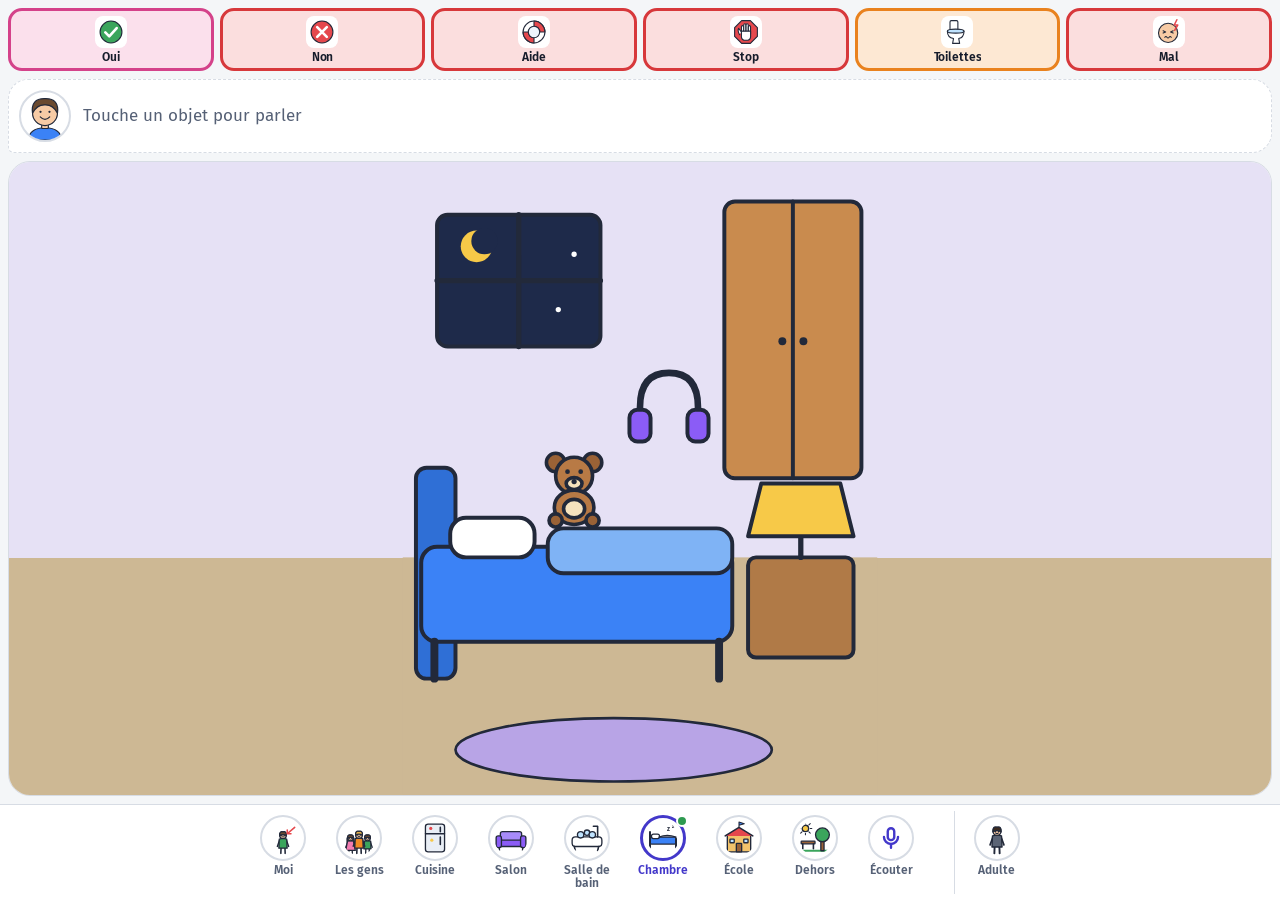
==== commit 5ac9935f: "v9.3 (test) : corps à toucher dans « J'ai mal » et onglet Monde vivant - « Où as-tu mal ? » : grand " ====
--- a/mon-monde/index.html
+++ b/mon-monde/index.html
@@ -293,6 +293,8 @@
   .btx { font-size: 20px; }
   .sg { min-height: 40px; }
 }
+.embed #stage { margin-bottom: 6px; }
+.embed #rooms { padding-bottom: 6px; }
 </style>
 </head>
 <body>
@@ -576,6 +578,31 @@
 ICONS.room_cuisine = r(14, 6, 36, 52, 5, '#E9EEF5') + p('M14 24 H50') + p('M42 12 V20 M42 30 V44', 'none', 'stroke-width="3"') + c(24, 14, 3, RED, NS) + c(26, 36, 3, YEL, NS);
 ICONS.room_salon = ICONS.reposer;
 ICONS.room_bain = r(4, 30, 56, 18, 6, WH) + p('M8 48 L10 56 M54 48 L52 56', 'none', 'stroke-width="3"') + c(20, 26, 6, LB) + c(32, 22, 5, LB) + c(42, 26, 6, LB) + p('M52 30 V10 H44', 'none', 'stroke-width="3"');
+/* Ajouts : école, sensoriel, toilettes, nouveaux aliments */
+Object.assign(ICONS, {
+  glace: p('M22 30 L32 60 L42 30Z', '#E2A65B') + p('M26 36 L38 36 M28 44 L36 44', 'none', 'stroke-width="1.6"') + c(26, 24, 9, PNK) + c(38, 24, 9, '#FFF3D6') + c(32, 14, 8, BRN),
+  oeuf: el(32, 34, 17, 22, WH) + el(32, 38, 8, 8, YEL, NS),
+  pizza: p('M32 58 L8 12 Q32 2 56 12Z', YEL) + p('M8 12 Q32 2 56 12 L52 18 Q32 10 12 18Z', '#E2A65B') + c(28, 24, 4, RED) + c(38, 30, 4, RED) + c(31, 40, 3.5, RED),
+  sandwich: p('M6 30 L32 12 L58 30Z', '#E2A65B') + r(6, 30, 52, 6, 2, GRN) + r(6, 36, 52, 6, 2, RED) + r(6, 42, 52, 10, 3, '#E2A65B'),
+  crayons: r(12, 10, 10, 40, 2, RED) + p('M12 50 L17 60 L22 50Z', CRM) + r(27, 14, 10, 36, 2, BLU) + p('M27 50 L32 60 L37 50Z', CRM) + r(42, 8, 10, 42, 2, GRN) + p('M42 50 L47 60 L52 50Z', CRM),
+  casque: p('M12 40 V32 Q12 10 32 10 Q52 10 52 32 V40', 'none', 'stroke-width="5"') + r(6, 34, 14, 22, 5, PUR) + r(44, 34, 14, 22, 5, PUR),
+  pyjama: p('M22 8 L8 18 L14 28 L20 24 V58 H44 V24 L50 28 L56 18 L42 8 Q32 16 22 8Z', '#A78BFA') + c(26, 30, 2.5, YEL, NS) + c(38, 40, 2.5, YEL, NS) + c(28, 48, 2.5, YEL, NS) + c(50, 10, 5, YEL) + c(48, 8, 4, '#A78BFA', NS),
+  pipi: toilet() + p('M50 16 Q56 24 50 28 Q44 24 50 16Z', YEL),
+  caca: toilet() + p('M44 22 Q44 14 50 12 Q50 16 54 16 Q58 18 56 22 Q60 24 58 28 H42 Q40 24 44 22Z', BRN),
+  bruit: el(20, 34, 10, 14, SK) + p('M34 20 Q40 34 34 48 M42 14 Q52 34 42 54 M50 8 Q64 34 50 60', 'none', `stroke="${RED}" stroke-width="3"`),
+  pause: c(32, 32, 25, BLU) + r(22, 20, 7, 24, 2, WH, NS) + r(35, 20, 7, 24, 2, WH, NS),
+  tranquille: r(10, 30, 44, 26, 6, '#A78BFA') + face(32, 22, 13, 'calm') + p('M50 8 h8 l-8 8 h8', 'none', 'stroke-width="2"'),
+  comprendspas: face(26, 36, 20, 'neutral') + t(50, 30, 26, '?', PUR) + p('M42 40 Q50 46 58 40', 'none', `stroke="${PUR}" stroke-width="2"`),
+  jesais: face(28, 38, 20, 'happy') + hand(50, 24, .55) + c(48, 6, 3, YEL, NS),
+  recre: r(14, 8, 26, 50, 2, BRN) + c(35, 34, 2, YEL) + sun(50, 14, 5) + c(50, 48, 8, WH) + p('M50 40 Q46 48 50 56', 'none', `stroke="${RED}" stroke-width="2"`),
+  chien: el(30, 40, 18, 11, '#C98B4E') + c(48, 28, 10, '#C98B4E') + el(54, 22, 4, 8, BRN) + dot(51, 27) + c(57, 31, 2, K, NS) + p('M18 48 V58 M26 50 V58 M36 50 V58 M42 48 V58', 'none', 'stroke-width="3"') + p('M12 36 Q6 30 8 24', 'none', 'stroke-width="3"'),
+  caresser: el(28, 44, 16, 10, '#C98B4E') + c(44, 34, 9, '#C98B4E') + el(50, 28, 3.5, 7, BRN) + hand(32, 18, .55) + heart(PNK, 54, 12, .22),
+  peurchien: ICONS.peur ? face(18, 22, 12, 'scared') + el(36, 46, 16, 10, '#C98B4E') + c(52, 36, 9, '#C98B4E') + el(57, 30, 3.5, 7, BRN) : '',
+  appeler: r(20, 4, 26, 52, 5, '#34405A') + r(23, 10, 20, 34, 1.5, '#8EC5FF', NS) + p('M48 14 Q54 20 48 26 M52 10 Q60 20 52 30', 'none', `stroke="${GRN}" stroke-width="2.5"`),
+  room_ecole: ICONS.ecole,
+  tableau_ic: r(4, 10, 56, 40, 4, '#8C5A2E') + r(8, 14, 48, 32, 2, '#2F6B4F') + t(32, 36, 16, 'A b', '#F4F6FA'),
+  cartable_ic: p('M12 30 Q12 16 32 16 Q52 16 52 30 V54 Q52 58 48 58 H16 Q12 58 12 54Z', RED) + p('M24 16 Q24 8 32 8 Q40 8 40 16', 'none', 'stroke-width="3"') + r(22, 34, 20, 12, 3, ORA),
+});
 
 /* ---------- Vocabulaire ----------
  k : pers (personne), start (début de phrase), noun (objet), body (corps), feel (ressenti), verb (action), place (lieu), soc (social), q (question)
@@ -723,6 +750,23 @@
   { id: 'encore', cat: 'debut', k: 'soc', fr: 'Encore', en: 'More' },
   { id: 'oui', cat: 'debut', k: 'soc', fr: 'Oui', en: 'Yes' },
   { id: 'non', cat: 'debut', k: 'soc', col: 'neg', fr: 'Non', en: 'No' },
+  { id: 'glace', cat: 'manger', k: 'noun', fr: 'glace', g: 'f', en: 'ice cream', ec: 'count' },
+  { id: 'oeuf', cat: 'manger', k: 'noun', fr: 'œuf', g: 'm', en: 'egg', ec: 'count' },
+  { id: 'pizza', cat: 'manger', k: 'noun', fr: 'pizza', g: 'f', m: 1, en: 'pizza', ec: 'mass' },
+  { id: 'sandwich', cat: 'manger', k: 'noun', fr: 'sandwich', g: 'm', en: 'sandwich', ec: 'count' },
+  { id: 'crayons', cat: 'objets', k: 'noun', fr: 'crayons', g: 'p', en: 'pencils', ec: 'pl' },
+  { id: 'casque', cat: 'objets', k: 'noun', fr: 'casque', g: 'm', pos: 'mon casque', en: 'headphones', epos: 'my headphones', ec: 'pl' },
+  { id: 'pyjama', cat: 'faire', k: 'verb', fr: 'mettre mon pyjama', lbl: 'Pyjama', en: 'put my pyjamas on', elbl: 'Pyjamas' },
+  { id: 'recre', cat: 'faire', k: 'verb', fr: 'aller en récré', lbl: 'Récré', en: 'go out to play', gb: 'go out to play', elbl: 'Playtime' },
+  { id: 'caresser', cat: 'faire', k: 'verb', fr: 'caresser le chien', lbl: 'Caresser le chien', en: 'pet the dog', gb: 'stroke the dog', elbl: 'Pet the dog' },
+  { id: 'pipi', cat: 'debut', k: 'soc', fr: 'Je veux faire pipi', lbl: 'Pipi', en: 'I need to pee', gb: 'I need a wee', elbl: 'Pee' },
+  { id: 'caca', cat: 'debut', k: 'soc', fr: 'Je veux faire caca', lbl: 'Caca', en: 'I need to poop', gb: 'I need a poo', elbl: 'Poo' },
+  { id: 'bruit', cat: 'debut', k: 'soc', fr: 'Il y a trop de bruit', lbl: 'Trop de bruit', en: "It's too noisy", elbl: 'Too noisy' },
+  { id: 'pause', cat: 'debut', k: 'soc', fr: 'Je veux une pause', lbl: 'Pause', en: 'I want a break', elbl: 'Break' },
+  { id: 'tranquille', cat: 'debut', k: 'soc', fr: 'Je veux être tranquille', lbl: 'Tranquille', en: 'I want some quiet time', elbl: 'Quiet time' },
+  { id: 'comprendspas', cat: 'debut', k: 'soc', fr: 'Je ne comprends pas', lbl: 'Pas compris', en: "I don't understand", elbl: "Don't understand" },
+  { id: 'jesais', cat: 'debut', k: 'soc', fr: 'Je sais', lbl: 'Je sais', en: 'I know', elbl: 'I know' },
+  { id: 'peurchien', cat: 'debut', k: 'soc', fr: "J'ai peur du chien", lbl: 'Peur du chien', en: "I'm scared of the dog", elbl: 'Scared of dog' },
 ];
 
 /* ---------- Grammaire française ---------- */
@@ -853,6 +897,7 @@
     ${HOT('tele', r(206, 132, 132, 96, 6, '#34405A') + r(214, 140, 116, 76, 3, '#8EC5FF', 'class="tvglow" stroke="none"') + p('M216 210 L250 178 L276 198 L300 172 L328 204 V214 H216Z', GRN, NS) + r(198, 248, 148, 54, 6, '#8C5A2E') + p('M262 228 V248', 'none', 'stroke-width="5"'))}
     ${el(150, 430, 130, 32, '#F0C987', 'stroke-width="2"')}
     ${HOT('canape', r(18, 262, 176, 70, 16, PUR) + r(10, 312, 192, 52, 14, '#A78BFA') + r(2, 290, 30, 80, 12, PUR) + r(180, 290, 30, 80, 12, PUR) + r(44, 280, 40, 34, 8, YEL) + p('M24 370 V384 M188 370 V384', 'none', 'stroke-width="5"'))}
+    ${HOT('telephone', hit(296, 214, 44, 36) + r(306, 222, 16, 26, 3, '#34405A') + r(308, 226, 12, 16, 1, '#8EC5FF', NS))}
     ${HOT('jouets', c(252, 356, 20, WH) + p('M252 336 Q244 356 252 376 M232 356 Q252 350 272 356', 'none', `stroke="${RED}" stroke-width="3"`) + r(288, 326, 32, 32, 4, YEL) + r(216, 362, 128, 92, 8, RED) + p('M216 386 H344', 'none', `stroke="${WH}" stroke-width="4"`))}`,
   bain: `${r(0, 0, 360, 330, 0, '#D7EEF0', NS)}${p('M0 60 H360 M0 120 H360 M0 180 H360 M0 240 H360 M0 300 H360 M60 0 V330 M120 0 V330 M180 0 V330 M240 0 V330 M300 0 V330', 'none', 'stroke="#C2E1E5" stroke-width="2"')}${r(0, 330, 360, 150, 0, '#A9C8D1', NS)}
     ${HOT('lavabo', r(226, 36, 104, 96, 44, '#EAF6FF') + p('M212 188 H338 Q338 232 275 234 Q212 232 212 188Z', WH) + r(262, 234, 26, 84, 4, WH) + p('M275 188 V170 H290', 'none', 'stroke-width="5"') + r(310, 158, 18, 24, 3, BLU) + p('M314 158 L310 140 M322 158 L328 142', 'none', 'stroke-width="3"'))}
@@ -863,13 +908,21 @@
     ${HOT('armoire', r(244, 30, 104, 210, 8, '#C98B4E') + p('M296 30 V240') + c(288, 136, 3, K, NS) + c(304, 136, 3, K, NS))}
     ${HOT('lampe', r(262, 300, 80, 76, 6, '#B07A47') + p('M302 300 V282', 'none', 'stroke-width="4"') + p('M272 244 H332 L342 284 H262Z', YEL))}
     ${el(160, 446, 120, 24, '#B8A4E6', 'stroke-width="2"')}
+    ${HOT('casque', hit(170, 150, 64, 64) + p('M180 196 V186 Q180 160 202 160 Q224 160 224 186 V196', 'none', 'stroke-width="5"') + r(172, 188, 16, 24, 6, PUR) + r(216, 188, 16, 24, 6, PUR))}
     ${HOT('lit', r(10, 232, 30, 160, 8, '#2F6FD6') + r(14, 292, 236, 72, 12, '#3B82F6') + r(36, 270, 64, 30, 12, WH) + r(110, 278, 140, 34, 12, '#7FB3F5') + p('M24 364 V392 M240 364 V392', 'none', 'stroke-width="6"'))}
     ${HOT('doudou', at(98, 214, 1, teddy()))}<rect class="dim" x="0" y="0" width="360" height="480" fill="#0B1030" stroke="none"/>`,
+  ecole: `${r(0, 0, 360, 300, 0, '#E7EFE2', NS)}${r(0, 300, 360, 180, 0, '#C9B79C', NS)}${p('M0 350 H360 M0 410 H360', 'none', 'stroke="#B59873" stroke-width="2"')}
+    ${HOT('tableau', r(20, 34, 206, 116, 6, '#8C5A2E') + r(28, 42, 190, 100, 3, '#2F6B4F') + t(70, 86, 30, 'A b c', '#F4F6FA') + t(160, 124, 26, '1 2 3', '#F4F6FA'))}
+    ${HOT('maitresse', hit(250, 70, 104, 160) + at(232, 66, 2.3, person(32, 1, { hair: 'long', hc: '#3B2A1E', shirt: '#2F7FE0', dress: 1 })))}
+    ${HOT('porte', r(286, 236, 64, 122, 4, '#B07A47') + c(298, 300, 3.5, YEL) + r(298, 250, 40, 34, 3, LB) + c(326, 262, 6, YEL, NS))}
+    ${HOT('cartable', p('M22 392 Q22 360 56 360 Q90 360 90 392 V452 Q90 462 80 462 H32 Q22 462 22 452Z', RED) + p('M40 360 Q40 344 56 344 Q72 344 72 360', 'none', 'stroke-width="4"') + r(36, 400, 40, 22, 4, '#F08A24'))}
+    ${HOT('pupitre', p('M126 380 V458 M262 380 V458', 'none', 'stroke-width="7"') + r(110, 362, 168, 20, 5, '#C98B4E') + r(140, 344, 52, 20, 2, WH, 'transform="rotate(-6 166 354)"') + r(206, 340, 7, 26, 2, RED, 'transform="rotate(20 210 353)"') + r(222, 340, 7, 26, 2, BLU, 'transform="rotate(30 226 353)"'))}`,
   dehors: `${r(0, 0, 360, 480, 0, '#CDE9FF', 'class="sky" stroke="none"')}<g class="night">${[[40, 150], [120, 40], [200, 120], [330, 30], [300, 160], [170, 30]].map(([x, y]) => c(x, y, 2.5, WH, NS)).join('')}</g><g class="cloud">${el(250, 70, 46, 18, WH, NS)}${el(280, 58, 30, 16, WH, NS)}</g><g class="cloud c2">${el(150, 130, 34, 12, WH, NS)}</g>${p('M0 300 Q180 266 360 300 V480 H0Z', '#9BD17A', NS)}
     ${HOT('soleil', hit(20, 20, 84, 84) + '<g class="day spin">' + sun(62, 62, 24) + '</g><g class="night">' + c(62, 62, 24, '#F4F1D0') + c(74, 54, 20, '#1E2A4A', 'class="sky" stroke="none"') + '</g>')}
     ${HOT('balancoire', p('M28 336 L62 150 H156 L190 336', 'none', 'stroke="#8C5A2E" stroke-width="8"') + p('M92 150 V262 M126 150 V262', 'none', 'stroke-width="3"') + r(84, 262, 50, 10, 4, YEL))}
     ${HOT('toboggan', p('M226 330 V142 H250 V330', 'none', 'stroke-width="5"') + p('M226 182 H250 M226 222 H250 M226 262 H250 M226 302 H250', 'none', 'stroke-width="3"') + p('M250 142 Q284 142 304 230 Q314 300 352 304 V324 Q300 324 290 240 Q276 166 250 166Z', RED))}
-    ${HOT('ballon', c(118, 392, 26, WH) + p('M118 366 Q104 392 118 418 M92 392 Q118 382 144 392', 'none', `stroke="${RED}" stroke-width="3"`) + c(118, 392, 26))}
+    ${HOT('ballon', c(160, 404, 24, WH) + p('M160 380 Q146 404 160 428 M136 404 Q160 394 184 404', 'none', `stroke="${RED}" stroke-width="3"`) + c(160, 404, 24))}
+    ${HOT('chien', at(4, 380, 1.45, ICONS.chien))}
     ${HOT('voiture', at(194, 332, 2.4, car(BLU)))}`,
 };
 
@@ -881,6 +934,7 @@
   { id: 'salon', fr: 'Salon', en: 'Living room', gb: 'Lounge' },
   { id: 'bain', fr: 'Salle de bain', en: 'Bathroom' },
   { id: 'chambre', fr: 'Chambre', en: 'Bedroom' },
+  { id: 'ecole', fr: 'École', en: 'School' },
   { id: 'dehors', fr: 'Dehors', en: 'Outside' },
 ];
 const pain = (id) => ({ w: id, mode: 'pain', o: ['mal:' + id, 'peu:' + id, 'tres:' + id] });
@@ -889,23 +943,31 @@
   oreille: pain('oreille'), oeil: pain('oeil'), nez: pain('nez'), dents: pain('dents'),
   partout: { w: 'partout', direct: 'mal:partout' },
   emotions: { fr: 'Ce que je ressens', en: 'How I feel', ic: 'content', o: ['say:content', 'say:triste', 'say:colere', 'say:fatigue', 'say:peur', 'say:malade', 'say:calme', 'say:surpris', 'say:faim', 'say:soif', 'say:chaud', 'say:froid', 'say:ennui'] },
-  frigo: { fr: 'Frigo', en: 'Fridge', ic: 'room_cuisine', neg: 1, o: ['veux:lait', 'veux:eau', 'veux:jus', 'veux:yaourt', 'veux:fromage', 'veux:compote'] },
+  frigo: { fr: 'Frigo', en: 'Fridge', ic: 'room_cuisine', neg: 1, o: ['veux:lait', 'veux:eau', 'veux:jus', 'veux:yaourt', 'veux:fromage', 'veux:compote', 'veux:glace', 'veux:oeuf'] },
   placard: { fr: 'Placard', en: 'Cupboard', ic: 'biscuit', neg: 1, o: ['veux:biscuit', 'veux:gateau', 'veux:chocolat', 'veux:bonbon', 'veux:pain', 'veux:cereales'] },
   evier: { fr: 'Évier', en: 'Sink', ic: 'eau', o: ['say:soif', 'veux:eau', 'verb:lavermains'] },
   fruits: { fr: 'Fruits', en: 'Fruit', ic: 'pomme', neg: 1, o: ['veux:pomme', 'veux:banane', 'veux:raisin', 'veux:fraises'] },
-  table: { fr: 'Table', en: 'Table', ic: 'faim', neg: 1, o: ['say:faim', 'veux:pates', 'veux:riz', 'veux:soupe', 'veux:viande', 'veux:legumes', 'veux:frites', 'soc:jaifini'] },
+  table: { fr: 'Table', en: 'Table', ic: 'faim', neg: 1, o: ['say:faim', 'veux:pates', 'veux:riz', 'veux:soupe', 'veux:viande', 'veux:legumes', 'veux:frites', 'veux:pizza', 'veux:sandwich', 'soc:encore', 'soc:jaifini'] },
   cadre: { fr: 'Photos', en: 'Photos', ic: 'tous', go: 'gens' },
   livres: { fr: 'Livres', en: 'Books', ic: 'lire', neg: 1, o: ['verb:lire', 'verb:histoire', 'verb:dessiner', 'veux:livre'] },
   tele: { fr: 'Télé', en: 'TV', ic: 'tele', neg: 1, o: ['verb:televoir', 'verb:ecouter', 'verb:danser', 'verb:chanter', 'veux:tablette'] },
   canape: { fr: 'Canapé', en: 'Sofa', ic: 'reposer', neg: 1, o: ['verb:reposer', 'verb:calin', 'verb:histoire', 'say:fatigue', 'say:ennui'] },
   jouets: { fr: 'Jouets', en: 'Toys', ic: 'jouer', neg: 1, o: ['verb:jouer', 'veux:ballon', 'veux:lego', 'veux:puzzle', 'veux:petitevoiture', 'veux:doudou', 'veux:bulles', 'veux:tablette'] },
   lavabo: { fr: 'Lavabo', en: 'Sink', ic: 'brosser', neg: 1, o: ['verb:brosser', 'verb:lavermains', 'veux:eau', 'mal:dents'] },
-  wc: { fr: 'Toilettes', en: 'Toilet', gb: 'Toilet', ic: 'toilettes', o: ['verb:allertoilettes', 'soc:jaifini', 'soc:besoinaide'] },
+  wc: { fr: 'Toilettes', en: 'Toilet', gb: 'Toilet', ic: 'toilettes', o: ['soc:pipi', 'soc:caca', 'verb:allertoilettes', 'soc:jaifini', 'soc:besoinaide'] },
   bain: { fr: 'Bain', en: 'Bath', ic: 'room_bain', neg: 1, o: ['verb:laver', 'veux:bulles', 'say:chaud', 'say:froid', 'soc:jaifini'] },
   lit: { fr: 'Lit', en: 'Bed', ic: 'dormir', neg: 1, o: ['verb:dormir', 'verb:histoire', 'verb:calin', 'say:fatigue', 'say:peur'] },
   doudou: { fr: 'Doudou', en: 'Teddy', ic: 'doudou', mode: 'start', o: ['veux:doudou', 'ouest:doudou'] },
-  armoire: { fr: 'Armoire', en: 'Wardrobe', ic: 'habiller', neg: 1, o: ['verb:habiller', 'say:chaud', 'say:froid'] },
-  lampe: { fr: 'Lampe', en: 'Lamp', ic: 'allume', o: ['soc:allume', 'soc:eteins', 'say:peur'] },
+  armoire: { fr: 'Armoire', en: 'Wardrobe', ic: 'habiller', neg: 1, o: ['verb:habiller', 'verb:pyjama', 'say:chaud', 'say:froid'] },
+  casque: { fr: 'Casque', en: 'Headphones', ic: 'casque', neg: 1, o: ['veux:casque', 'soc:bruit', 'soc:pause', 'soc:tranquille', 'verb:reposer'] },
+  telephone: { fr: 'Téléphone', en: 'Phone', ic: 'appeler', o: ['call:maman', 'call:papa', 'call:mamie', 'call:papy'] },
+  chien: { fr: 'Chien', en: 'Dog', ic: 'chien', neg: 1, o: ['verb:caresser', 'soc:peurchien'] },
+  tableau: { fr: 'Tableau', en: 'Board', ic: 'tableau_ic', o: ['soc:jesais', 'soc:comprendspas', 'soc:besoinaide', 'soc:regarde'] },
+  maitresse: { fr: 'Maîtresse', en: 'Teacher', ic: 'maitresse', o: ['tpl:aide:maitresse', 'tpl:regarde:maitresse', 'tpl:viens:maitresse', 'soc:comprendspas', 'verb:allertoilettes'] },
+  porte: { fr: 'Récré', en: 'Playtime', ic: 'recre', neg: 1, o: ['verb:recre', 'verb:jouer', 'soc:montour', 'soc:tranquille'] },
+  cartable: { fr: 'Cartable', en: 'School bag', ic: 'cartable_ic', neg: 1, o: ['veux:gouter', 'veux:eau', 'veux:doudou', 'veux:casque'] },
+  pupitre: { fr: 'Ma table', en: 'My desk', ic: 'crayons', neg: 1, o: ['veux:crayons', 'veux:livre', 'verb:dessiner', 'verb:lire', 'soc:jaifini', 'soc:pause'] },
+  lampe: { fr: 'Lampe', en: 'Lamp', ic: 'allume', o: ['soc:allume', 'soc:eteins', 'say:peur', 'soc:tranquille'] },
   soleil: { fr: 'Soleil', en: 'Sun', ic: 'chaud', o: ['say:chaud', 'say:soif', 'veux:eau'] },
   balancoire: { fr: 'Balançoire', en: 'Swing', ic: 'balancoire', neg: 1, o: ['verb:balancoire', 'soc:encore', 'soc:montour', 'soc:atoi', 'soc:besoinaide'] },
   toboggan: { fr: 'Toboggan', en: 'Slide', ic: 'toboggan', neg: 1, o: ['verb:toboggan', 'soc:encore', 'soc:montour', 'soc:atoi'] },
@@ -913,6 +975,8 @@
   voiture: { fr: 'Voiture', en: 'Car', ic: 'voiture', o: ['aller:maison', 'aller:ecole', 'aller:parc', 'aller:magasin', 'aller:piscine', 'aller:docteur', 'aller:mamie', 'aller:papy'] },
 };
 const ROUTINE = [[0, 'chambre'], [6.5, 'cuisine'], [9.5, 'salon'], [11.75, 'cuisine'], [13.5, 'dehors'], [16, 'cuisine'], [17, 'salon'], [18.5, 'bain'], [19.5, 'chambre']];
+/* Jours d'école (lundi, mardi, jeudi, vendredi ; mercredi matin) si l'option est cochée */
+const SCHOOL = [[8.5, 11.75], [13.5, 16.25]];
 const TPL = {
   veux: { ic: 'veux', fr: ['Je veux', 'Je veux {p}'], en: ['I want', 'I want {p}'] },
   ouest: { ic: 'ouest', fr: ['Où est ?', 'Où est {p} ?'], en: ['Where?', 'Where is {p}?'] },
@@ -931,10 +995,10 @@
   { fr: 'Oui ou non ?', en: 'Yes or no?', s: 'say', a: ['oui', 'non'] },
 ];
 
-const APP_VERSION = '2.0.0';
+const APP_VERSION = '2.1.0';
 const I18N = {
   fr: {
-    app: 'Mon Monde', hint: 'Touche un objet pour parler', adult: 'Adulte', close: 'Fermer', back: 'Retour à l’enfant', replay: 'Redire', now: 'Maintenant',
+    school: 'Mon enfant va à l’école (ouvrir l’École en semaine, 8 h 30 – 16 h 15)', app: 'Mon Monde', hint: 'Touche un objet pour parler', adult: 'Adulte', close: 'Fermer', back: 'Retour à l’enfant', replay: 'Redire', now: 'Maintenant',
     want: 'Je veux', notWant: 'Je ne veux pas', pMal: 'Mal', pPeu: 'Un peu', pTres: 'Très mal',
     tAsk: 'Questions', tLog: 'Fil', tWrite: 'Écrire', tSet: 'Réglages',
     askHelp: 'Posez une question, choisissez jusqu’à 4 réponses en images, puis montrez l’écran à l’enfant.', askQ: 'Votre question', askPh: 'Par exemple : tu veux quoi au goûter ?',
@@ -957,7 +1021,7 @@
     reset: 'Tout remettre comme au départ', resetAsk: 'Tout effacer et revenir au départ ? Photos, personnes, choix ajoutés et fil seront supprimés.',
   },
   en: {
-    app: 'My World', hint: 'Touch something to talk', adult: 'Adult', close: 'Close', back: 'Back to child', replay: 'Say again', now: 'Now',
+    school: 'My child goes to school (open School on weekdays, 8:30 – 16:15)', app: 'My World', hint: 'Touch something to talk', adult: 'Adult', close: 'Close', back: 'Back to child', replay: 'Say again', now: 'Now',
     want: 'I want', notWant: "I don't want", pMal: 'Hurts', pPeu: 'A little', pTres: 'A lot',
     tAsk: 'Questions', tLog: 'Log', tWrite: 'Type', tSet: 'Settings',
     askHelp: 'Ask a question, pick up to 4 picture answers, then show the screen to the child.', askQ: 'Your question', askPh: 'For example: what do you want for a snack?',
@@ -982,7 +1046,7 @@
 };
 
 /* ---------- État ---------- */
-const KEY = 'monmonde1';
+const KEY = new URLSearchParams(location.search).has('embed') ? 'monmonde-jpat' : 'monmonde1';
 const PEOPLE0 = ['maman', 'papa', 'frere', 'soeur', 'mamie', 'papy', 'maitresse', 'ami'].map((id) => ({ id }));
 const DEF = { lang: 'fr', gender: 'f', theme: 'auto', auto: true, rate: 0.95, pitch: 1, voice: '', code: '', hidden: {}, custom: [], people: PEOPLE0, scenes: [], log: [], av: { skin: '#F7CBA5', hair: 'short', hc: '#6B4A2F', shirt: '#3B82F6', glasses: 0 } };
 let S = load();
@@ -1081,7 +1145,8 @@
       return base + (k === 'peu' ? ' a little' : ' a lot');
     }
     case 'aller': { const w = word(a); if (w && w.k === 'pers') return fr ? 'Je veux aller chez ' + persName(w) : 'I want to go and see ' + persName(w); return compose(['veux', a]); }
-    case 'soc': { const w = word(a); return w ? (fr ? w.fr : w.en) : ''; }
+    case 'soc': { const w = word(a); return w ? (fr ? w.fr : (GB() && typeof w.gb === 'string' && w.gb) || w.en) : ''; }
+    case 'call': { const n = persName(word(a)); return fr ? 'Je veux appeler ' + n : 'I want to call ' + n; }
     case 'tpl': { const n = persName(word(b)), t = TPL[a][L()][1]; return t.replace('{P}', cap(n)).replace('{p}', n); }
     default: return compose([a]);
   }
@@ -1090,6 +1155,7 @@
 function optView(o, h, neg) {
   const { k, a, b } = parts(o);
   if (k === 'tpl') return { ic: picto(TPL[a].ic), lb: TPL[a][L()][0], col: a === 'veux' ? 'verb' : a === 'ouest' ? 'q' : 'soc' };
+  if (k === 'call') { const w = word(a) || {}; return { ic: pic(w), lb: w.id ? label(w) : '?', col: 'pers' }; }
   if (h && h.mode === 'pain') return { ic: picto(k === 'mal' ? 'mal' : k), lb: T({ mal: 'pMal', peu: 'pPeu', tres: 'pTres' }[k]), col: 'neg' };
   if (h && h.mode === 'start') return { ic: picto(TPL[k] ? TPL[k].ic : k), lb: TPL[k] ? TPL[k][L()][0] : k, col: k === 'ouest' ? 'q' : 'verb' };
   const w = word(a) || {};
@@ -1134,6 +1200,7 @@
   S.log.push({ w: 'c', t: text, o: o || '', r: scene, ts: Date.now() }); if (S.log.length > 600) S.log.splice(0, S.log.length - 600); save();
   const b = $('#bubble');
   b.innerHTML = `<span class="av">${avatarSVG(moodOf(o))}</span><span class="btx">${esc(text)}</span>${icon ? `<span class="bic">${icon}</span>` : ''}${ui('say')}`;
+  if (typeof EMBED !== 'undefined' && EMBED) window.parent.postMessage({ type: 'mm-said', text }, location.origin);
   if (o === 'soc:eteins') lights(false); if (o === 'soc:allume') lights(true);
   renderSugg();
   b.setAttribute('aria-label', T('replay') + ' : ' + text); b.dataset.t = text; b.classList.remove('idle');
@@ -1165,7 +1232,11 @@
 ];
 let scene = 'cuisine', sheetHot = null, neg = false, view = 'child', adultTab = 'ask', unlocked = false;
 const urgTxt = (u) => (L() === 'fr' ? u.fr : (GB() && u.gb) || u.en);
-function nowRoom() { const d = new Date(), h = d.getHours() + d.getMinutes() / 60; let r0 = ROUTINE[0][1]; ROUTINE.forEach(([t, r]) => { if (h >= t) r0 = r; }); return r0; }
+function nowRoom() {
+  const d = new Date(), h = d.getHours() + d.getMinutes() / 60, wd = d.getDay();
+  if (S.school && wd >= 1 && wd <= 5 && SCHOOL.some(([a0, b0]) => h >= a0 && h < b0 && !(wd === 3 && a0 > 12))) return 'ecole';
+  let r0 = ROUTINE[0][1]; ROUTINE.forEach(([t, r]) => { if (h >= t) r0 = r; }); return r0;
+}
 function allScenes() { return SCENES.map((s) => ({ id: s.id, name: nm(s), ic: picto('room_' + s.id) })).concat(S.scenes.map((s) => ({ id: s.id, name: s.name, ic: `<img src="${s.img}" alt="">` }))); }
 function renderUrg() {
   $('#urg').innerHTML = URG.map((u) => `<button class="urg c-${u.col}" data-urg="${u.id}" aria-label="${esc(urgTxt(u)[1])}"><span class="pic">${picto(u.ic)}</span><span class="lbl">${esc(urgTxt(u)[0])}</span></button>`).join('');
@@ -1295,7 +1366,7 @@
   const allO = (base.o || []).concat(S.custom.filter((c) => c.hot === objHot).map((c) => 'veux:' + c.id));
   return `${renderAvatarSet()}<details><summary>${T('sChild')}</summary>${seg('gender', [['f', T('girl')], ['m', T('boy')]], S.gender)}
     <label class="f">${T('lang')}<select id="sLang">${opt('fr', 'Français', S.lang)}${opt('en-US', 'English (US)', S.lang)}${opt('en-GB', 'English (UK)', S.lang)}</select></label></details>
-  <details><summary>${T('sDay')}</summary><label class="chk"><input type="checkbox" id="sAuto"${S.auto ? ' checked' : ''}> ${T('autoRoom')}</label><p class="hint">${T('dayHelp')}</p>
+  <details><summary>${T('sDay')}</summary><label class="chk"><input type="checkbox" id="sAuto"${S.auto ? ' checked' : ''}> ${T('autoRoom')}</label><label class="chk"><input type="checkbox" id="sSchool"${S.school ? ' checked' : ''}> ${T('school')}</label><p class="hint">${T('dayHelp')}</p>
     <ul class="routine">${ROUTINE.map(([t, r]) => `<li><b>${String(Math.floor(t)).padStart(2, '0')}:${String(Math.round((t % 1) * 60)).padStart(2, '0')}</b> ${esc(nm(SCENES.find((s) => s.id === r)))}</li>`).join('')}</ul></details>
   <details><summary>${T('sPeople')}</summary><p class="hint">${T('peopleHelp')}</p>
     <ul class="plist">${S.people.map((pe, i) => { const w = word(pe.id); return `<li><span class="mini big">${pic(w)}</span><input aria-label="${T('name')}" data-pname="${i}" value="${esc(pe.name || '')}" placeholder="${esc(label(WD[pe.id] || w))}">${photoBtn('pimg' + i, 'iconbtn')}<button class="iconbtn" data-pdel="${i}" aria-label="${T('del')}">${ui('trash')}</button></li>`; }).join('')}</ul>
@@ -1458,6 +1529,7 @@
   else if (t.name === 'theme') { S.theme = t.value; applyTheme(); }
   else if (t.id === 'sLang') { S.lang = t.value; S.voice = ''; save(); renderAll(); return renderAdult(); }
   else if (t.id === 'sAuto') S.auto = t.checked;
+  else if (t.id === 'sSchool') S.school = t.checked;
   else if (t.id === 'sVoice') S.voice = t.value;
   else if (t.id === 'sRate') S.rate = +t.value;
   else if (t.id === 'sPitch') S.pitch = +t.value;
@@ -1653,7 +1725,20 @@
   <button class="btn" id="bPrint">${ui('bilan')}${T('print')}</button>`;
 }
 
+/* Intégré dans Je Parle avec Toi : réglages partagés (voix, langue, fille ou garçon, code parent, thème) */
+const EMBED = new URLSearchParams(location.search).has('embed') && window.parent !== window;
+if (EMBED) document.documentElement.classList.add('embed');
+window.addEventListener('message', (e) => {
+  const m = e.data || {}; if (e.origin !== location.origin || m.type !== 'jpat-sync') return;
+  S.gender = m.gender === 'f' ? 'f' : 'm'; S.lang = m.lang === 'en' ? 'en-US' : 'fr';
+  if (m.rate) S.rate = +m.rate; if (m.pitch) S.pitch = +m.pitch; if (m.pin) S.code = String(m.pin);
+  if (m.voiceName) { const vv = voices.find((x) => x.name === m.voiceName); if (vv) S.voice = vv.voiceURI; }
+  if (m.theme === 'dark' || m.theme === 'light') S.theme = m.theme;
+  save(); if (view === 'child') renderAll();
+});
+
 boot();
+if (EMBED) window.parent.postMessage({ type: 'mm-ready' }, location.origin);
 </script>
 </body>
 </html>
